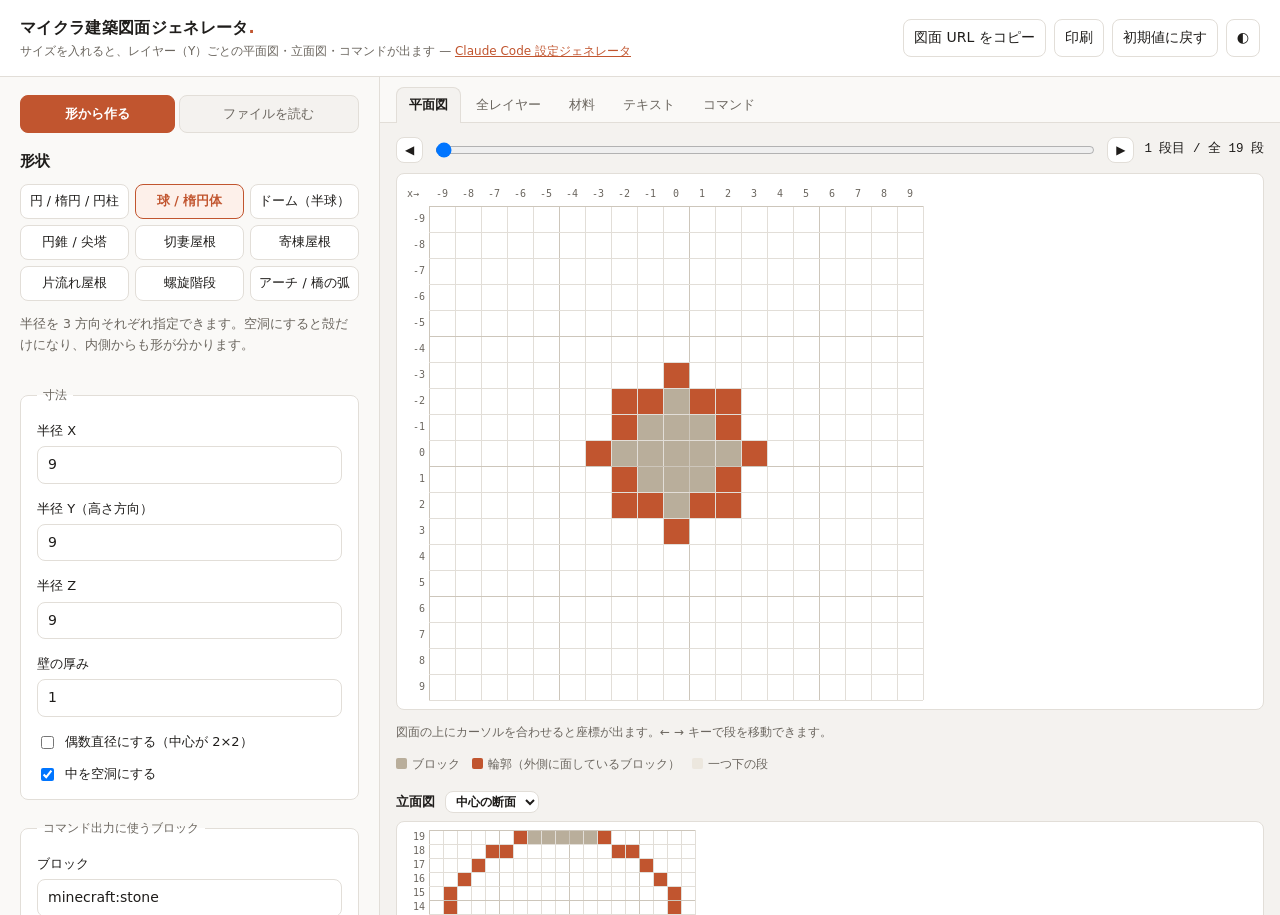
==== app/minecraft/index.html @ 66166fa3 "feat(minecraft): 公開されている建築・トラップのファイルを読めるようにする 配布サイトから落とした .litematic / .schem / .nbt を、そのまま図面と 材料表にす" ====
<!DOCTYPE html>
<html lang="ja">
<head>
<meta charset="utf-8">
<meta name="viewport" content="width=device-width, initial-scale=1">
<title>マイクラ建築図面ジェネレータ</title>
<meta name="description" content="円・球・ドーム・円錐・屋根・螺旋階段・アーチを、サイズを入れるだけでレイヤーごとの平面図にします。テキスト図面と setblock コマンドも出力します。">
<style>
/* ------------------------------------------------------------------
   配色。設定ジェネレータ（../index.html）と同じトークンを使う。
   ライトを基準に、prefers-color-scheme と data-theme の両方で
   ダークへ切り替えられるようにしている（トグルが OS 設定に勝つ）。
   ------------------------------------------------------------------ */
:root {
  --bg: #faf9f7;
  --panel: #ffffff;
  --panel-2: #f4f2ef;
  --text: #1f1d1b;
  --muted: #6b665f;
  --line: #e2ded8;
  --accent: #c1552f;
  --accent-soft: #fdf0ea;
  --warn: #9a6a00;
  --warn-soft: #fdf6e3;
  --danger: #b3261e;
  --danger-soft: #fdecea;
  --ok: #2e6b45;
  --code-bg: #f4f2ef;
  --radius: 8px;

  /* 図面のインク。canvas から getComputedStyle で読む */
  --cell: #b9ae9b;
  --cell-edge: #c1552f;
  --cell-stair: #6f8a4a;
  --cell-corner: #4f7f8a;
  --cell-pillar: #6b665f;
  --ghost: #ece7de;
  --grid: #e2ded8;
  --grid-major: #cdc6bb;
}
@media (prefers-color-scheme: dark) {
  :root {
    --bg: #17161a;
    --panel: #1f1e23;
    --panel-2: #26252b;
    --text: #eceaee;
    --muted: #a09ba6;
    --line: #35333b;
    --accent: #e0855f;
    --accent-soft: #2e211c;
    --warn: #e0b44a;
    --warn-soft: #2c2618;
    --danger: #f08a80;
    --danger-soft: #2f1c1a;
    --ok: #7dc79b;
    --code-bg: #16151a;

    --cell: #56504a;
    --cell-edge: #e0855f;
    --cell-stair: #8fae63;
    --cell-corner: #6fa6b4;
    --cell-pillar: #8b8580;
    --ghost: #2a2830;
    --grid: #302e36;
    --grid-major: #45424c;
  }
}
:root[data-theme="dark"] {
  --bg: #17161a; --panel: #1f1e23; --panel-2: #26252b; --text: #eceaee;
  --muted: #a09ba6; --line: #35333b; --accent: #e0855f; --accent-soft: #2e211c;
  --warn: #e0b44a; --warn-soft: #2c2618; --danger: #f08a80; --danger-soft: #2f1c1a;
  --ok: #7dc79b; --code-bg: #16151a;
  --cell: #56504a; --cell-edge: #e0855f; --cell-stair: #8fae63; --cell-corner: #6fa6b4;
  --cell-pillar: #8b8580; --ghost: #2a2830; --grid: #302e36; --grid-major: #45424c;
}
:root[data-theme="light"] {
  --bg: #faf9f7; --panel: #ffffff; --panel-2: #f4f2ef; --text: #1f1d1b;
  --muted: #6b665f; --line: #e2ded8; --accent: #c1552f; --accent-soft: #fdf0ea;
  --warn: #9a6a00; --warn-soft: #fdf6e3; --danger: #b3261e; --danger-soft: #fdecea;
  --ok: #2e6b45; --code-bg: #f4f2ef;
  --cell: #b9ae9b; --cell-edge: #c1552f; --cell-stair: #6f8a4a; --cell-corner: #4f7f8a;
  --cell-pillar: #6b665f; --ghost: #ece7de; --grid: #e2ded8; --grid-major: #cdc6bb;
}

* { box-sizing: border-box; }
html, body { height: 100%; }
body {
  margin: 0;
  background: var(--bg);
  color: var(--text);
  font-family: system-ui, -apple-system, "Hiragino Kaku Gothic ProN", "Noto Sans JP", Meiryo, sans-serif;
  font-size: 14px;
  line-height: 1.7;
}
code, pre, .mono { font-family: ui-monospace, SFMono-Regular, Menlo, Consolas, "Noto Sans Mono", monospace; }

/* ---------- ヘッダー ---------- */
header {
  display: flex; align-items: center; gap: 16px; flex-wrap: wrap;
  padding: 14px 20px;
  border-bottom: 1px solid var(--line);
  background: var(--panel);
}
header h1 { font-size: 16px; margin: 0; letter-spacing: .02em; }
header h1 .dot { color: var(--accent); }
header .sub { color: var(--muted); font-size: 12px; margin: 0; }
header .sub a { color: var(--accent); }
header .spacer { flex: 1; }
header .actions { display: flex; gap: 8px; flex-wrap: wrap; align-items: center; }

/* ---------- 共通パーツ ---------- */
button, select, input, textarea {
  font: inherit; color: inherit;
  background: var(--panel);
  border: 1px solid var(--line);
  border-radius: var(--radius);
  padding: 6px 10px;
}
button { cursor: pointer; }
button:hover { border-color: var(--accent); }
button.primary { background: var(--accent); border-color: var(--accent); color: #fff; }
button.ghost { background: transparent; }
button.mini { padding: 2px 8px; font-size: 12px; }
label { display: block; font-size: 13px; margin-bottom: 4px; }
.hint { color: var(--muted); font-size: 12px; margin: 4px 0 0; }
.field { margin-bottom: 14px; }
.grid2 { display: grid; grid-template-columns: repeat(auto-fit, minmax(150px, 1fr)); gap: 0 12px; }
.sw { display: flex; align-items: center; gap: 8px; margin-bottom: 10px; }
.sw input { width: auto; }
.sw label { margin: 0; }
input[type="number"] { width: 100%; }
input[type="text"] { width: 100%; }

/* ---------- レイアウト ---------- */
main {
  display: grid;
  grid-template-columns: minmax(300px, 380px) minmax(0, 1fr);
  gap: 0;
  height: calc(100vh - 62px);
}
.pane { min-width: 0; overflow-y: auto; }
.pane.form { border-right: 1px solid var(--line); padding: 18px 20px 60px; }
.pane.out { background: var(--panel-2); display: flex; flex-direction: column; }
.pane.form h2 { font-size: 15px; margin: 0 0 10px; }

fieldset {
  border: 1px solid var(--line); border-radius: var(--radius);
  padding: 14px 16px 4px; margin: 0 0 18px; background: var(--panel);
}
legend { font-size: 12px; color: var(--muted); padding: 0 6px; }

/* ---------- 入力モード ---------- */
.modes { display: flex; gap: 4px; margin-bottom: 16px; flex-wrap: wrap; }
.modes button {
  flex: 1 1 auto; padding: 7px 10px; font-size: 13px; background: var(--panel-2);
  border-radius: var(--radius); color: var(--muted);
}
.modes button[aria-selected="true"] {
  background: var(--accent); border-color: var(--accent); color: #fff; font-weight: 600;
}

.drop {
  border: 2px dashed var(--line); border-radius: var(--radius);
  padding: 22px 16px; text-align: center; cursor: pointer; background: var(--panel);
  display: flex; flex-direction: column; gap: 4px; margin-bottom: 14px;
}
.drop:hover, .drop:focus, .drop.over { border-color: var(--accent); background: var(--accent-soft); outline: none; }
.drop b { font-size: 13.5px; }
.drop span { font-size: 12px; color: var(--muted); }
.import-info {
  background: var(--panel); border: 1px solid var(--line); border-radius: var(--radius);
  padding: 10px 12px; font-size: 12.5px; margin-bottom: 14px;
}
.import-info dl { display: grid; grid-template-columns: auto 1fr; gap: 2px 12px; margin: 0; }
.import-info dt { color: var(--muted); }
.import-info dd { margin: 0; }
.import-info .file { font-weight: 600; word-break: break-all; margin-bottom: 6px; }

/* ---------- 形状の選択 ---------- */
.shapes { display: grid; grid-template-columns: repeat(auto-fill, minmax(104px, 1fr)); gap: 6px; margin-bottom: 12px; }
.shapes button {
  padding: 8px 6px; font-size: 12.5px; background: var(--panel);
  border-radius: var(--radius); line-height: 1.35;
}
.shapes button[aria-pressed="true"] {
  border-color: var(--accent); color: var(--accent); font-weight: 600; background: var(--accent-soft);
}
.shape-desc { color: var(--muted); font-size: 12.5px; margin: 0 0 16px; }

/* ---------- 警告 ---------- */
.warnings { display: flex; flex-direction: column; gap: 6px; margin-bottom: 14px; }
.warning {
  border-radius: var(--radius); padding: 7px 12px; font-size: 12.5px;
  border: 1px solid transparent;
}
.warning.info { background: var(--accent-soft); border-color: var(--accent); }
.warning.warn { background: var(--warn-soft); border-color: var(--warn); color: var(--warn); }
.warning button { margin-left: 8px; }

/* ---------- タブ ---------- */
.tabs {
  display: flex; gap: 2px; padding: 10px 16px 0; flex-wrap: wrap;
  position: sticky; top: 0; background: var(--bg); z-index: 5;
  border-bottom: 1px solid var(--line);
}
.tabs button {
  border: 1px solid transparent; border-bottom: none; background: transparent;
  border-radius: var(--radius) var(--radius) 0 0; color: var(--muted);
  padding: 6px 12px; font-size: 13px;
}
.tabs button[aria-selected="true"] {
  background: var(--panel-2); border-color: var(--line); color: var(--text);
  margin-bottom: -1px; font-weight: 600;
}
.tabpanel { display: none; padding: 14px 16px 60px; }
.tabpanel.active { display: block; }

/* ---------- 図面 ---------- */
.planbar {
  display: flex; align-items: center; gap: 10px; margin-bottom: 10px; flex-wrap: wrap;
}
.planbar input[type="range"] { flex: 1; min-width: 140px; padding: 0; }
.planbar .layer-label { font-size: 12.5px; white-space: nowrap; }
.canvaswrap {
  background: var(--panel); border: 1px solid var(--line); border-radius: var(--radius);
  padding: 8px; overflow: auto; margin-bottom: 10px;
}
canvas { display: block; max-width: 100%; }
.legend { display: flex; flex-wrap: wrap; gap: 12px; font-size: 12px; color: var(--muted); margin-bottom: 14px; }
.legend .sw-box { display: inline-block; width: 11px; height: 11px; border-radius: 2px; vertical-align: -1px; margin-right: 5px; }
.readout { font-size: 12px; color: var(--muted); min-height: 1.7em; }
.empty-hint {
  background: var(--panel); border: 1px dashed var(--line); border-radius: var(--radius);
  padding: 28px 16px; text-align: center; color: var(--muted); font-size: 13px; margin: 0 0 14px;
}
.sec-head { font-size: 13px; font-weight: 600; margin: 16px 0 8px; display: flex; align-items: center; gap: 10px; }
.sec-head select { padding: 2px 6px; font-size: 12px; }
.stats { display: flex; flex-wrap: wrap; gap: 6px 18px; font-size: 12.5px; color: var(--muted); }
.stats b { color: var(--text); font-weight: 600; }

/* ---------- 全レイヤー一覧 ---------- */
.sheet { display: grid; grid-template-columns: repeat(auto-fill, minmax(150px, 1fr)); gap: 10px; }
.sheet .tile {
  background: var(--panel); border: 1px solid var(--line); border-radius: var(--radius);
  padding: 8px; text-align: center;
}
.sheet .tile .cap { font-size: 11.5px; color: var(--muted); margin-top: 4px; }
.sheet .tile canvas { margin: 0 auto; }

/* ---------- テキスト出力 ---------- */
.outbar { display: flex; gap: 8px; margin-bottom: 10px; flex-wrap: wrap; align-items: center; }
.outbar .path { flex: 1; font-size: 12.5px; color: var(--muted); }
table.mats { border-collapse: collapse; width: 100%; font-size: 13px; background: var(--panel); }
table.mats th, table.mats td { border-bottom: 1px solid var(--line); padding: 6px 10px; text-align: left; }
table.mats th { font-size: 12px; color: var(--muted); font-weight: 600; white-space: nowrap; }
table.mats td.num { text-align: right; font-variant-numeric: tabular-nums; white-space: nowrap; }
table.mats td.sw-cell { width: 1px; padding-right: 0; }
table.mats .chip-color { display: inline-block; width: 13px; height: 13px; border-radius: 3px; border: 1px solid var(--line); vertical-align: -2px; }
table.mats tbody tr:hover { background: var(--panel-2); }
.mats-head { font-size: 12.5px; color: var(--muted); margin: 0 0 10px; }
.mats-layer { margin-top: 18px; }
.mats-layer > h4 { font-size: 12.5px; margin: 0 0 6px; color: var(--muted); font-weight: 600; }

pre.code {
  margin: 0; padding: 14px 16px;
  background: var(--code-bg); border: 1px solid var(--line); border-radius: var(--radius);
  overflow: auto; max-height: 70vh; font-size: 12px; line-height: 1.5;
  white-space: pre; word-break: normal;
}

.toast {
  position: fixed; bottom: 18px; left: 50%; transform: translateX(-50%);
  background: var(--text); color: var(--bg); padding: 8px 16px;
  border-radius: 999px; font-size: 13px; opacity: 0; pointer-events: none;
  transition: opacity .18s; z-index: 50;
}
.toast.show { opacity: 1; }

#selftest { padding: 16px; background: var(--code-bg); font-size: 12px; white-space: pre-wrap; }

@media (max-width: 900px) {
  main { grid-template-columns: 1fr; height: auto; }
  .pane { overflow: visible; }
  .pane.form { border-right: none; border-bottom: 1px solid var(--line); }
  .tabs { position: static; }
}

/* 図面を紙に出すとき用。フォームとタブは落とす */
@media print {
  header, .pane.form, .tabs, .planbar, .toast, .outbar { display: none !important; }
  main { display: block; height: auto; }
  .pane.out { background: #fff; }
  .canvaswrap, .sheet .tile { border-color: #999; }
  .tabpanel { padding: 0; }
}
</style>
</head>
<body>

<header>
  <div>
    <h1>マイクラ建築図面ジェネレータ<span class="dot">.</span></h1>
    <p class="sub">サイズを入れると、レイヤー（Y）ごとの平面図・立面図・コマンドが出ます — <a href="../">Claude Code 設定ジェネレータ</a></p>
  </div>
  <div class="spacer"></div>
  <div class="actions">
    <button class="ghost" id="btn-share">図面 URL をコピー</button>
    <button class="ghost" id="btn-print">印刷</button>
    <button class="ghost" id="btn-reset">初期値に戻す</button>
    <button class="ghost" id="btn-theme" title="テーマ切り替え">◐</button>
  </div>
</header>

<main>
  <!-- ================= 入力ペイン ================= -->
  <section class="pane form">
    <div class="modes" id="modes" role="tablist">
      <button data-mode="shape" role="tab" aria-selected="true">形から作る</button>
      <button data-mode="import" role="tab" aria-selected="false">ファイルを読む</button>
    </div>

    <div class="mode-panel" id="mode-shape">
      <h2>形状</h2>
      <div class="shapes" id="shapes"></div>
      <p class="shape-desc" id="shape-desc"></p>
    </div>

    <div class="mode-panel" id="mode-import" hidden>
      <h2>公開されている建築・トラップを読む</h2>
      <p class="shape-desc">
        配布サイトから落とした <code>.litematic</code> / <code>.schem</code> / <code>.nbt</code> を
        そのまま図面と材料表にします。ファイルはブラウザの中だけで読み、どこにも送信しません。
      </p>
      <div class="drop" id="drop" tabindex="0" role="button">
        <b>ここにファイルをドロップ</b>
        <span>またはクリックして選ぶ（.litematic / .schem / .nbt）</span>
      </div>
      <input type="file" id="file-schem" accept=".litematic,.schem,.schematic,.nbt" hidden>
      <div id="import-info"></div>
    </div>

    <div class="warnings" id="warnings"></div>

    <fieldset id="fs-params">
      <legend>寸法</legend>
      <div id="params"></div>
    </fieldset>

    <fieldset id="fs-blocks">
      <legend>コマンド出力に使うブロック</legend>
      <div id="blocks"></div>
    </fieldset>
  </section>

  <!-- ================= 図面ペイン ================= -->
  <section class="pane out">
    <div class="tabs" role="tablist">
      <button data-tab="plan" role="tab" aria-selected="true">平面図</button>
      <button data-tab="sheet" role="tab" aria-selected="false">全レイヤー</button>
      <button data-tab="mats" role="tab" aria-selected="false">材料</button>
      <button data-tab="text" role="tab" aria-selected="false">テキスト</button>
      <button data-tab="cmd" role="tab" aria-selected="false">コマンド</button>
    </div>

    <div class="tabpanel active" id="tab-plan">
      <p class="empty-hint" id="empty-hint" hidden>
        まだ何も読み込んでいません。左の枠にファイルをドロップすると、ここに図面が出ます。
      </p>
      <div class="planbar">
        <button class="mini" id="btn-prev" title="下の段へ（←）">◀</button>
        <input type="range" id="layer" min="0" max="0" value="0" aria-label="レイヤー">
        <button class="mini" id="btn-next" title="上の段へ（→）">▶</button>
        <span class="layer-label mono" id="layer-label"></span>
      </div>
      <div class="canvaswrap"><canvas id="plan"></canvas></div>
      <p class="readout" id="readout">図面の上にカーソルを合わせると座標が出ます。← → キーで段を移動できます。</p>
      <div class="legend" id="legend"></div>

      <div class="sec-head">
        立面図
        <select id="elev-mode">
          <option value="section">中心の断面</option>
          <option value="project">全体の投影</option>
        </select>
      </div>
      <div class="canvaswrap"><canvas id="elev"></canvas></div>
      <div class="stats" id="stats"></div>
    </div>

    <div class="tabpanel" id="tab-sheet">
      <div class="stats" id="sheet-stats" style="margin-bottom:12px"></div>
      <div class="sheet" id="sheet"></div>
    </div>

    <div class="tabpanel" id="tab-mats">
      <div class="outbar">
        <span class="path mono">materials.txt</span>
        <button class="mini" id="btn-copy-mats">コピー</button>
        <label class="sw" style="margin:0"><input type="checkbox" id="mats-per-layer"> 段ごとの内訳も出す</label>
      </div>
      <div id="mats-out"></div>
    </div>

    <div class="tabpanel" id="tab-text">
      <div class="outbar">
        <span class="path mono">blueprint.txt</span>
        <button class="mini" id="btn-copy-text">コピー</button>
        <button class="mini" id="btn-dl-text">保存</button>
      </div>
      <pre class="code" id="text-out"></pre>
    </div>

    <div class="tabpanel" id="tab-cmd">
      <div class="outbar">
        <span class="path mono">build.mcfunction</span>
        <button class="mini" id="btn-copy-cmd">コピー</button>
        <button class="mini" id="btn-dl-cmd">保存</button>
      </div>
      <p class="hint" style="margin:0 0 10px">
        座標はすべて相対（<code>~</code>）です。データパックの <code>data/&lt;名前空間&gt;/function/</code> に置いて、
        建てたい場所で <code>/function &lt;名前空間&gt;:build</code> を実行してください。
      </p>
      <pre class="code" id="cmd-out"></pre>
    </div>
  </section>
</main>

<div class="toast" id="toast"></div>

<script>
"use strict";

/* ------------------------------------------------------------------
   1. 定数
   ------------------------------------------------------------------ */

const STORAGE_KEY = "mc-blueprint/v1";

/** セルの種別。0 以外はすべて「ブロックが置かれている」を意味する */
const K = { EMPTY: 0, BLOCK: 1, EDGE: 2, STAIR: 3, CORNER: 4, PILLAR: 5 };

/**
 * 向き。マイクラの座標系は +X = 東 / +Z = 南。
 * 階段ブロックの facing は「上り方向」と一致する
 * （facing=east の階段はモデルの高い側が +X 側にあり、西から東へ上る）。
 */
const DIR = { NONE: 0, NORTH: 1, EAST: 2, SOUTH: 3, WEST: 4 };
const DIR_NAME = { 1: "north", 2: "east", 3: "south", 4: "west" };
const DIR_ARROW = { 0: "#", 1: "^", 2: ">", 3: "v", 4: "<" };

const MAX_R = 48;      // 半径の上限
const MAX_H = 128;     // 高さの上限
const MAX_SIDE = 128;  // 幅・奥行きの上限

/* ------------------------------------------------------------------
   2. state（唯一の真実）

   フォームは state を書き換えるだけ。図面・テキスト・コマンドはすべて
   state から純粋関数で作り直す。
   ------------------------------------------------------------------ */

function defaultState() {
  return {
    mode: "shape",          // "shape" = 形から作る / "import" = ファイルを読む
    shape: "sphere",
    // 半径系
    rx: 9, ry: 9, rz: 9,
    even: false,
    hollow: true,
    thickness: 1,
    height: 12,
    capBottom: false,
    capTop: false,
    // 屋根
    width: 15, depth: 11, run: 1,
    stairs: true, gableEnds: true,
    // 螺旋階段
    radius: 2, steps: 8, spinCw: true, pillar: true,
    // アーチ
    span: 11, rise: 5, archDepth: 1, archThickness: 1, legs: 3,
    // コマンド出力
    block: "minecraft:stone",
    stairBlock: "minecraft:oak_stairs",
  };
}

let state = defaultState();
let layerIndex = 0;
let elevMode = "section";
let activeTab = "plan";

/* ------------------------------------------------------------------
   3. パラメータの定義

   形状ごとに「どのフィールドを出すか」だけを持たせて、フォームは
   この定義から機械的に組み立てる。
   ------------------------------------------------------------------ */

const FIELDS = {
  rx:  { label: "半径 X", type: "int", min: 0, max: MAX_R },
  ry:  { label: "半径 Y（高さ方向）", type: "int", min: 0, max: MAX_R },
  rz:  { label: "半径 Z", type: "int", min: 0, max: MAX_R },
  height: { label: "高さ（段数）", type: "int", min: 1, max: MAX_H },
  even: { label: "偶数直径にする（中心が 2×2）", type: "bool" },
  hollow: { label: "中を空洞にする", type: "bool" },
  thickness: { label: "壁の厚み", type: "int", min: 1, max: 8, showIf: (s) => s.hollow },
  capBottom: { label: "床を張る", type: "bool", showIf: (s) => s.hollow },
  capTop: { label: "天井を張る", type: "bool", showIf: (s) => s.hollow },
  width: { label: "幅 X", type: "int", min: 1, max: MAX_SIDE },
  depth: { label: "奥行き Z", type: "int", min: 1, max: MAX_SIDE },
  run: { label: "勾配（1 段上がるのに横 N ブロック）", type: "int", min: 1, max: 8 },
  stairs: { label: "階段ブロックを使う", type: "bool" },
  gableEnds: { label: "妻壁（両端の三角）を埋める", type: "bool" },
  radius: { label: "半径", type: "int", min: 1, max: 24 },
  steps: { label: "1 周あたりの段数", type: "int", min: 3, max: 64 },
  spinCw: { label: "上から見て時計回り", type: "bool" },
  pillar: { label: "中心に柱を立てる", type: "bool" },
  span: { label: "開口の幅", type: "int", min: 1, max: 64 },
  rise: { label: "開口の高さ（弧の部分）", type: "int", min: 1, max: MAX_R },
  archDepth: { label: "奥行き Z", type: "int", min: 1, max: 32 },
  archThickness: { label: "アーチの厚み", type: "int", min: 1, max: 8 },
  legs: { label: "脚の高さ", type: "int", min: 0, max: 64 },
};

const SHAPES = {
  cylinder: {
    label: "円 / 楕円 / 円柱",
    desc: "半径 X と半径 Z を変えると楕円になります。高さ 1 なら円の図面そのものです。「中を空洞にする」で壁だけ（＝円の輪郭）になります。",
    fields: ["rx", "rz", "height", "even", "hollow", "thickness", "capBottom", "capTop"],
    build: buildCylinder,
  },
  sphere: {
    label: "球 / 楕円体",
    desc: "半径を 3 方向それぞれ指定できます。空洞にすると殻だけになり、内側からも形が分かります。",
    fields: ["rx", "ry", "rz", "even", "hollow", "thickness"],
    build: (st) => buildSphere(st, false),
  },
  dome: {
    label: "ドーム（半球）",
    desc: "球の上半分。1 段目が赤道（いちばん広い層）です。床は張られません。",
    fields: ["rx", "ry", "rz", "even", "hollow", "thickness"],
    build: (st) => buildSphere(st, true),
  },
  cone: {
    label: "円錐 / 尖塔",
    desc: "底面の半径から頂点まで一定の割合で細くなります。塔の屋根に使えます。",
    fields: ["rx", "rz", "height", "even", "hollow", "thickness"],
    build: buildCone,
  },
  gable: {
    label: "切妻屋根",
    desc: "棟が Z 方向に走る、いちばん基本的な屋根。勾配 1 なら 1 段ごとに 1 ブロック内側へ入ります。",
    fields: ["width", "depth", "run", "stairs", "gableEnds"],
    build: buildGable,
  },
  hip: {
    label: "寄棟屋根",
    desc: "四方向すべてに勾配がつく屋根。角は隅棟（コーナー）になります。",
    fields: ["width", "depth", "run", "stairs"],
    build: buildHip,
  },
  shed: {
    label: "片流れ屋根",
    desc: "西から東へ一方向だけに流れる屋根。小屋や差し掛けに。",
    fields: ["width", "depth", "run", "stairs"],
    build: buildShed,
  },
  spiral: {
    label: "螺旋階段",
    desc: "1 段につき 1 ブロック上がります。段が飛ぶ組み合わせのときは、下に推奨の段数が出ます。",
    fields: ["radius", "height", "steps", "spinCw", "pillar"],
    build: buildSpiral,
    elev: "project",   // 断面だと柱しか映らないので、既定を投影にする
  },
  arch: {
    label: "アーチ / 橋の弧",
    desc: "開口の幅と高さから半楕円の弧を出します。奥行きの分だけ同じ形が Z 方向に続きます。",
    fields: ["span", "rise", "archDepth", "archThickness", "legs"],
    build: buildArch,
  },
};

/* ------------------------------------------------------------------
   4. ボクセルの器

   layers[y] は X-Z 平面の「パレット添字」（0 は必ず空気）。
   どのマスに何のブロックかを持たせるための作りで、パラメトリック生成も
   スケマティック読み込みも同じ器に載る。

   palette[i] = { id, props, kind, dir }
     id    … "minecraft:oak_stairs"
     props … { facing: "east" } のようなブロック状態
     kind  … 図面上の意味（K.BLOCK / K.EDGE / K.STAIR …）。描画とテキスト出力が使う
     dir   … 向き（props から導出）。矢印の描画に使う

   向きの違う階段は別のパレット項目になる。スケマティックの持ち方と同じ。
   labelX0 / labelZ0 は「インデックス 0 が表示上どの座標か」。
   ------------------------------------------------------------------ */

const AIR = { id: "minecraft:air", props: {}, kind: K.EMPTY, dir: DIR.NONE };

/** ブロック状態を "facing=east,half=bottom" の正規形にする（キーは辞書順） */
function propsKey(props) {
  const keys = Object.keys(props || {}).sort();
  return keys.map((k) => k + "=" + props[k]).join(",");
}

/** パレット項目を "id[状態]#種別" で一意にする。種別が違えば別項目（輪郭と内側を区別するため） */
function entryKey(e) {
  return e.id + "[" + propsKey(e.props) + "]#" + e.kind;
}

function makeGrid(sx, sy, sz, st) {
  const layers = [];
  for (let y = 0; y < sy; y++) layers.push(new Uint16Array(sx * sz));
  return {
    sx, sy, sz, layers,
    labelX0: 0, labelZ0: 0,
    source: "shape",                   // "shape" / "import" / "building"
    palette: [AIR],
    paletteKey: new Map([[entryKey(AIR), 0]]),
    blocks: {
      block: ((st && st.block) || "minecraft:stone").trim() || "minecraft:stone",
      stairBlock: ((st && st.stairBlock) || "minecraft:oak_stairs").trim() || "minecraft:oak_stairs",
    },
  };
}

/** パレットに項目を登録して添字を返す。同じ内容なら使い回す */
function paletteIndex(g, entry) {
  const key = entryKey(entry);
  const hit = g.paletteKey.get(key);
  if (hit != null) return hit;
  const i = g.palette.length;
  g.palette.push(entry);
  g.paletteKey.set(key, i);
  return i;
}

/** 種別と向きから、そのグリッドで使うブロックを決める */
function kindEntry(g, kind, dir) {
  if (kind === K.EMPTY) return AIR;
  if (kind === K.STAIR && DIR_NAME[dir]) {
    return { id: g.blocks.stairBlock, props: { facing: DIR_NAME[dir] }, kind, dir };
  }
  return { id: g.blocks.block, props: {}, kind, dir: DIR.NONE };
}

const inBounds = (g, x, y, z) => !(x < 0 || z < 0 || y < 0 || x >= g.sx || z >= g.sz || y >= g.sy);

/** パレット添字 */
function gIdx(g, x, y, z) {
  if (!inBounds(g, x, y, z)) return 0;
  return g.layers[y][z * g.sx + x];
}

/** パレット項目。空気なら AIR */
function gBlock(g, x, y, z) {
  return g.palette[gIdx(g, x, y, z)] || AIR;
}

/** 種別。空きは K.EMPTY（0）なので、真偽値としてそのまま使える */
function gGet(g, x, y, z) {
  return gBlock(g, x, y, z).kind;
}

function gDir(g, x, y, z) {
  return gBlock(g, x, y, z).dir;
}

/** 種別と向きで置く。パラメトリック生成はすべてこれを通る */
function gSet(g, x, y, z, kind, dir) {
  if (!inBounds(g, x, y, z)) return;
  const idx = kind === K.EMPTY ? 0 : paletteIndex(g, kindEntry(g, kind, dir || DIR.NONE));
  g.layers[y][z * g.sx + x] = idx;
}

/** パレット添字で直接置く。読み込み側で使う */
function gSetIdx(g, x, y, z, idx) {
  if (!inBounds(g, x, y, z)) return;
  g.layers[y][z * g.sx + x] = idx;
}

function countBlocks(g) {
  let n = 0;
  for (let y = 0; y < g.sy; y++) {
    const a = g.layers[y];
    for (let i = 0; i < a.length; i++) if (a[i]) n++;
  }
  return n;
}

function countLayer(g, y) {
  if (y < 0 || y >= g.sy) return 0;
  let n = 0;
  const a = g.layers[y];
  for (let i = 0; i < a.length; i++) if (a[i]) n++;
  return n;
}

function countKind(g, kind) {
  // 添字ごとに数えてから種別に畳む。パレットは小さいのでこのほうが速い
  const per = new Uint32Array(g.palette.length);
  for (let y = 0; y < g.sy; y++) {
    const a = g.layers[y];
    for (let i = 0; i < a.length; i++) per[a[i]]++;
  }
  let n = 0;
  for (let i = 1; i < g.palette.length; i++) if (g.palette[i].kind === kind) n += per[i];
  return n;
}

/* ------------------------------------------------------------------
   5. 形状生成（すべて state → グリッドの純粋関数）

   円柱・球・ドーム・円錐は「内側かどうかを返す関数」を渡すだけで作れる。
   空洞化は解析的な内側の式ではなく、6 近傍による収縮（erode）の差分で出す。
   こうすると曲率が急なところでも穴が開かない。
   ------------------------------------------------------------------ */

function clampInt(v, lo, hi) {
  const n = Math.floor(Number(v));
  if (!isFinite(n)) return lo;
  return Math.max(lo, Math.min(hi, n));
}

/**
 * solidFn(x,y,z) が真のセルを埋める。
 * opts.hollow なら、収縮した集合との差（＝厚み opts.thickness の殻）だけを残す。
 * opts.openBottom / openTop は「範囲外を中身とみなす」指定。
 * ドームの底や円柱の上下に蓋ができるのを防ぐために使う。
 */
function fillSolid(g, solidFn, opts) {
  const o = opts || {};
  const { sx, sy, sz } = g;
  const solid = [];
  for (let y = 0; y < sy; y++) {
    const a = new Uint8Array(sx * sz);
    for (let z = 0; z < sz; z++) {
      for (let x = 0; x < sx; x++) if (solidFn(x, y, z)) a[z * sx + x] = 1;
    }
    solid.push(a);
  }

  let keep = solid;
  if (o.hollow) {
    const t = clampInt(o.thickness == null ? 1 : o.thickness, 1, 8);
    let inner = solid;
    for (let i = 0; i < t; i++) inner = erode(inner, sx, sy, sz, o);
    keep = solid.map((a, y) => {
      const out = new Uint8Array(sx * sz);
      for (let i = 0; i < a.length; i++) out[i] = a[i] && !inner[y][i] ? 1 : 0;
      return out;
    });
  }

  const solidIdx = paletteIndex(g, kindEntry(g, K.BLOCK, DIR.NONE));
  for (let y = 0; y < sy; y++) {
    for (let i = 0; i < keep[y].length; i++) if (keep[y][i]) g.layers[y][i] = solidIdx;
  }
}

/** 6 近傍がすべて中身のセルだけを残す（＝1 層分の収縮） */
function erode(vol, sx, sy, sz, o) {
  const at = (x, y, z) => {
    if (y < 0) return o.openBottom ? 1 : 0;
    if (y >= sy) return o.openTop ? 1 : 0;
    if (x < 0 || z < 0 || x >= sx || z >= sz) return 0;
    return vol[y][z * sx + x];
  };
  const out = [];
  for (let y = 0; y < sy; y++) {
    const a = new Uint8Array(sx * sz);
    for (let z = 0; z < sz; z++) {
      for (let x = 0; x < sx; x++) {
        if (!vol[y][z * sx + x]) continue;
        if (at(x - 1, y, z) && at(x + 1, y, z) && at(x, y, z - 1) &&
            at(x, y, z + 1) && at(x, y - 1, z) && at(x, y + 1, z)) a[z * sx + x] = 1;
      }
    }
    out.push(a);
  }
  return out;
}

/** その層で外側に face を持つブロックを輪郭にする。図面の読みやすさのためだけの区別 */
function markEdges(g) {
  for (let y = 0; y < g.sy; y++) {
    const src = g.layers[y].slice();
    // src はパレット添字。0 以外なら何かが置かれている
    const at = (x, z) => (x < 0 || z < 0 || x >= g.sx || z >= g.sz) ? 0 : src[z * g.sx + x];
    for (let z = 0; z < g.sz; z++) {
      for (let x = 0; x < g.sx; x++) {
        if ((g.palette[src[z * g.sx + x]] || AIR).kind !== K.BLOCK) continue;
        if (!at(x - 1, z) || !at(x + 1, z) || !at(x, z - 1) || !at(x, z + 1)) {
          gSet(g, x, y, z, K.EDGE, DIR.NONE);
        }
      }
    }
  }
}

/** 半径 r から「セル数」と「半軸」を出す。奇数直径は中心がブロック、偶数直径は中心が境界 */
function axisOf(r, even) {
  const n = even ? 2 * r : 2 * r + 1;
  const semi = even ? r : r + 0.5;
  return { n, semi, center: (n - 1) / 2 };
}

function buildCylinder(st) {
  const rx = clampInt(st.rx, 0, MAX_R), rz = clampInt(st.rz, 0, MAX_R);
  const even = !!st.even;
  const h = clampInt(st.height, 1, MAX_H);
  const X = axisOf(rx, even), Z = axisOf(rz, even);
  if (X.n < 1 || Z.n < 1) return makeGrid(1, 1, 1, st);

  const g = makeGrid(X.n, h, Z.n, st);
  g.labelX0 = -rx; g.labelZ0 = -rz;
  fillSolid(g, (x, y, z) => {
    const dx = (x - X.center) / X.semi, dz = (z - Z.center) / Z.semi;
    return dx * dx + dz * dz <= 1;
  }, { hollow: st.hollow, thickness: st.thickness, openBottom: !st.capBottom, openTop: !st.capTop });
  markEdges(g);
  return g;
}

function buildSphere(st, dome) {
  const rx = clampInt(st.rx, 0, MAX_R), ry = clampInt(st.ry, 0, MAX_R), rz = clampInt(st.rz, 0, MAX_R);
  const even = !!st.even;
  const X = axisOf(rx, even), Y = axisOf(ry, even), Z = axisOf(rz, even);
  if (X.n < 1 || Y.n < 1 || Z.n < 1) return makeGrid(1, 1, 1, st);

  const y0 = dome ? Math.ceil(Y.center) : 0;
  const sy = Y.n - y0;
  const g = makeGrid(X.n, sy, Z.n, st);
  g.labelX0 = -rx; g.labelZ0 = -rz;
  fillSolid(g, (x, y, z) => {
    const dx = (x - X.center) / X.semi;
    const dy = (y + y0 - Y.center) / Y.semi;
    const dz = (z - Z.center) / Z.semi;
    return dx * dx + dy * dy + dz * dz <= 1;
  }, { hollow: st.hollow, thickness: st.thickness, openBottom: dome, openTop: false });
  markEdges(g);
  return g;
}

function buildCone(st) {
  const rx = clampInt(st.rx, 0, MAX_R), rz = clampInt(st.rz, 0, MAX_R);
  const even = !!st.even;
  const h = clampInt(st.height, 1, MAX_H);
  const X = axisOf(rx, even), Z = axisOf(rz, even);
  if (X.n < 1 || Z.n < 1) return makeGrid(1, 1, 1, st);

  const g = makeGrid(X.n, h, Z.n, st);
  g.labelX0 = -rx; g.labelZ0 = -rz;
  // 層ごとの半径は整数に丸めてから円にする。中途半端な半径のまま描くと、
  // 途中の層で 1 マス幅のとげが出る。丸めると、どの層も普通の円になる
  // （同じ半径が 2 段続くことがあるが、それは実際に積む形と同じ）。
  const semiAt = (r, f) => {
    const rr = Math.round(r * f);
    return even ? Math.max(rr, 1) : rr + 0.5;
  };
  fillSolid(g, (x, y, z) => {
    const f = h > 1 ? (h - 1 - y) / (h - 1) : 1;
    const ax = semiAt(rx, f), az = semiAt(rz, f);
    const dx = (x - X.center) / ax, dz = (z - Z.center) / az;
    return dx * dx + dz * dz <= 1;
  }, { hollow: st.hollow, thickness: st.thickness, openBottom: true, openTop: false });
  markEdges(g);
  return g;
}

/**
 * 切妻屋根。棟は Z 方向に走る。
 * 層 y では、西の斜面が x ∈ [a, b]、東の斜面がその左右反転。a = y * 勾配。
 * 勾配が 2 以上のときは、いちばん内側のセルだけを階段ブロックにする。
 */
function buildGable(st) {
  const w = clampInt(st.width, 1, MAX_SIDE), d = clampInt(st.depth, 1, MAX_SIDE);
  const run = clampInt(st.run, 1, 8);
  const rows = [];
  for (let y = 0; ; y++) {
    const a = y * run;
    if (a > w - 1 - a) break;
    rows.push(a);
    if (rows.length > MAX_H) break;
  }
  if (!rows.length) rows.push(0);

  const g = makeGrid(w, rows.length, d, st);
  for (let y = 0; y < rows.length; y++) {
    const a = rows[y], b = Math.min(a + run - 1, Math.floor((w - 1) / 2));
    for (let x = a; x <= b; x++) {
      const mx = w - 1 - x;                              // 東側の対称位置
      const inner = (x === b);                           // その帯のいちばん内側
      const kind = (st.stairs && inner) ? K.STAIR : K.BLOCK;
      for (let z = 0; z < d; z++) {
        if (x === mx) {
          gSet(g, x, y, z, K.BLOCK, DIR.NONE);           // 棟が 1 列に重なった
        } else {
          gSet(g, x, y, z, kind, kind === K.STAIR ? DIR.EAST : DIR.NONE);
          gSet(g, mx, y, z, kind, kind === K.STAIR ? DIR.WEST : DIR.NONE);
        }
      }
    }
    if (st.gableEnds) {
      for (let x = b + 1; x <= w - 2 - b; x++) {
        if (!gGet(g, x, y, 0)) gSet(g, x, y, 0, K.BLOCK, DIR.NONE);
        if (!gGet(g, x, y, d - 1)) gSet(g, x, y, d - 1, K.BLOCK, DIR.NONE);
      }
    }
  }
  return g;
}

/** 寄棟屋根。四辺からの距離の最小値が、その層の帯に入っているセルを置く */
function buildHip(st) {
  const w = clampInt(st.width, 1, MAX_SIDE), d = clampInt(st.depth, 1, MAX_SIDE);
  const run = clampInt(st.run, 1, 8);
  const maxInset = Math.floor(Math.min(w - 1, d - 1) / 2);
  const sy = Math.min(MAX_H, Math.floor(maxInset / run) + 1);

  const g = makeGrid(w, sy, d, st);
  for (let y = 0; y < sy; y++) {
    const a = y * run, b = a + run - 1;
    for (let z = 0; z < d; z++) {
      for (let x = 0; x < w; x++) {
        const dw = x, de = w - 1 - x, dn = z, ds = d - 1 - z;
        const m = Math.min(dw, de, dn, ds);
        if (m < a || m > b) continue;
        const xHit = (dw === m) || (de === m);
        const zHit = (dn === m) || (ds === m);
        if (xHit && zHit) {
          // X 側と Z 側の斜面が出会う＝隅棟
          gSet(g, x, y, z, K.CORNER, DIR.NONE);
        } else if ((dw === m && de === m) || (dn === m && ds === m)) {
          // 向かい合う斜面が出会う＝大棟。ここは階段にしない
          gSet(g, x, y, z, K.BLOCK, DIR.NONE);
        } else {
          const dir = dw === m ? DIR.EAST      // 西の辺 → 東へ上る
                    : de === m ? DIR.WEST
                    : dn === m ? DIR.SOUTH     // 北の辺 → 南へ上る
                    : DIR.NORTH;
          gSet(g, x, y, z, (st.stairs && m === b) ? K.STAIR : K.BLOCK, st.stairs && m === b ? dir : DIR.NONE);
        }
      }
    }
  }
  return g;
}

/** 片流れ屋根。西から東へ一方向だけ上る */
function buildShed(st) {
  const w = clampInt(st.width, 1, MAX_SIDE), d = clampInt(st.depth, 1, MAX_SIDE);
  const run = clampInt(st.run, 1, 8);
  const sy = Math.min(MAX_H, Math.ceil(w / run));

  const g = makeGrid(w, sy, d, st);
  for (let y = 0; y < sy; y++) {
    const a = y * run, b = Math.min(a + run - 1, w - 1);
    for (let x = a; x <= b; x++) {
      const kind = (st.stairs && x === b) ? K.STAIR : K.BLOCK;
      for (let z = 0; z < d; z++) gSet(g, x, y, z, kind, kind === K.STAIR ? DIR.EAST : DIR.NONE);
    }
  }
  return g;
}

/** 螺旋階段の各段の座標。図面と警告の両方から使う */
function spiralSteps(st) {
  const r = clampInt(st.radius, 1, 24);
  const h = clampInt(st.height, 1, MAX_H);
  const n = clampInt(st.steps, 3, 64);
  const sign = st.spinCw ? -1 : 1;
  const c = r;
  const out = [];
  for (let y = 0; y < h; y++) {
    const th = sign * (2 * Math.PI * y / n);
    out.push({
      y,
      x: Math.round(c + r * Math.cos(th)),
      z: Math.round(c + r * Math.sin(th)),
      tx: -Math.sin(th) * sign,   // 接線（進行方向）
      tz: Math.cos(th) * sign,
    });
  }
  return out;
}

function dirFromDelta(dx, dz, tx, tz) {
  if (dx === 0 && dz === 0) return DIR.NONE;
  if (Math.abs(dx) > Math.abs(dz)) return dx > 0 ? DIR.EAST : DIR.WEST;
  if (Math.abs(dz) > Math.abs(dx)) return dz > 0 ? DIR.SOUTH : DIR.NORTH;
  // 斜めに進むときは接線の強い方の軸に寄せる
  if (Math.abs(tx) >= Math.abs(tz)) return dx > 0 ? DIR.EAST : DIR.WEST;
  return dz > 0 ? DIR.SOUTH : DIR.NORTH;
}

function buildSpiral(st) {
  const r = clampInt(st.radius, 1, 24);
  const h = clampInt(st.height, 1, MAX_H);
  const steps = spiralSteps(st);
  const g = makeGrid(2 * r + 1, h, 2 * r + 1, st);
  g.labelX0 = -r; g.labelZ0 = -r;

  for (let i = 0; i < steps.length; i++) {
    const s = steps[i], nx = steps[i + 1];
    const dir = nx ? dirFromDelta(nx.x - s.x, nx.z - s.z, s.tx, s.tz)
                   : dirFromDelta(Math.round(s.tx), Math.round(s.tz), s.tx, s.tz);
    gSet(g, s.x, s.y, s.z, K.STAIR, dir);
    if (st.pillar && gGet(g, r, s.y, r) === K.EMPTY) gSet(g, r, s.y, r, K.PILLAR, DIR.NONE);
  }
  return g;
}

/** X-Y 平面で 1 マス分ふくらませる（アーチの輪を作るのに使う） */
function dilate2d(a, w, hgt) {
  const at = (x, y) => (x < 0 || y < 0 || x >= w || y >= hgt) ? 0 : a[y * w + x];
  const out = new Uint8Array(w * hgt);
  for (let y = 0; y < hgt; y++) {
    for (let x = 0; x < w; x++) {
      if (a[y * w + x] || at(x - 1, y) || at(x + 1, y) || at(x, y - 1) || at(x, y + 1)) out[y * w + x] = 1;
    }
  }
  return out;
}

/**
 * アーチ。開口（通り抜けるほう）を半楕円で作り、それを厚みの分だけ
 * ふくらませた差を輪にする。楕円を 2 つ引き算するやり方だと頂部の厚みが
 * 一定にならず、輪が閉じないことがある。
 * 脚の高さの分だけ、両側の柱をまっすぐ下ろす。
 */
function buildArch(st) {
  const span = clampInt(st.span, 1, 64);
  const rise = clampInt(st.rise, 1, MAX_R);
  const d = clampInt(st.archDepth, 1, 32);
  const t = clampInt(st.archThickness, 1, 8);
  const legs = clampInt(st.legs, 0, 64);

  const sx = span + 2 * t;
  const archH = rise + t + 1;                       // 輪が閉じるまでに要る高さ
  const sy = Math.min(MAX_H, legs + archH);
  const g = makeGrid(sx, sy, d, st);
  g.labelX0 = -Math.floor(sx / 2); g.labelZ0 = 0;

  const cx = (sx - 1) / 2;
  const open = new Uint8Array(sx * archH);
  for (let dy = 0; dy < archH; dy++) {
    for (let x = 0; x < sx; x++) {
      const u = (x - cx) / (span / 2), v = dy / rise;
      if (u * u + v * v <= 1) open[dy * sx + x] = 1;
    }
  }
  let outer = open;
  for (let i = 0; i < t; i++) outer = dilate2d(outer, sx, archH);

  for (let dy = 0; dy < archH; dy++) {
    const y = legs + dy;
    if (y >= sy) break;
    for (let x = 0; x < sx; x++) {
      if (!outer[dy * sx + x] || open[dy * sx + x]) continue;
      for (let z = 0; z < d; z++) gSet(g, x, y, z, K.BLOCK, DIR.NONE);
    }
  }
  for (let y = 0; y < legs; y++) {
    for (let x = 0; x < sx; x++) {
      if (x >= t && x < t + span) continue;
      for (let z = 0; z < d; z++) gSet(g, x, y, z, K.BLOCK, DIR.NONE);
    }
  }
  markEdges(g);
  return g;
}

/** state から図面を作る。ここが唯一の入口 */
/** 読み込んだファイルのグリッド。state には入れない（大きすぎるので保存もしない） */
let loadedGrid = null;
let importError = "";

function build(st) {
  if (st.mode === "import") {
    // 読み込み前は空のグリッドを返す。描画側は「まだ無い」として扱える
    return loadedGrid || makeGrid(1, 1, 1, st);
  }
  const shape = SHAPES[st.shape] ? st.shape : "sphere";
  return SHAPES[shape].build(st);
}

/* ------------------------------------------------------------------
   6. スケマティック読み込み（NBT）

   配布されている建築やトラップのファイルを、そのまま図面にする。
   ブラウザの中だけで解析するので、ファイルはどこにも送られない。

   対応するのは次の 3 系統。どれも中身は gzip 圧縮された NBT。
     .nbt       ストラクチャーブロック（size / palette / blocks）
     .schem     Sponge v2 / v3（Palette + BlockData の varint 列）
     .litematic Litematica（BlockStatePalette + long のビットパック）
   ------------------------------------------------------------------ */

const TAG = {
  END: 0, BYTE: 1, SHORT: 2, INT: 3, LONG: 4, FLOAT: 5, DOUBLE: 6,
  BYTE_ARRAY: 7, STRING: 8, LIST: 9, COMPOUND: 10, INT_ARRAY: 11, LONG_ARRAY: 12,
};

/** NBT を素の JS の値にする。compound はオブジェクト、long は BigInt */
function parseNBT(bytes) {
  const dv = new DataView(bytes.buffer, bytes.byteOffset, bytes.byteLength);
  const dec = new TextDecoder("utf-8");
  let pos = 0;

  const need = (n) => {
    if (pos + n > bytes.length) throw new Error("NBT の途中でデータが尽きました");
  };
  const u8 = () => { need(1); return dv.getUint8(pos++); };
  const i8 = () => { need(1); const v = dv.getInt8(pos); pos += 1; return v; };
  const i16 = () => { need(2); const v = dv.getInt16(pos); pos += 2; return v; };
  const u16 = () => { need(2); const v = dv.getUint16(pos); pos += 2; return v; };
  const i32 = () => { need(4); const v = dv.getInt32(pos); pos += 4; return v; };
  const i64 = () => { need(8); const v = dv.getBigInt64(pos); pos += 8; return v; };
  const f32 = () => { need(4); const v = dv.getFloat32(pos); pos += 4; return v; };
  const f64 = () => { need(8); const v = dv.getFloat64(pos); pos += 8; return v; };
  const str = () => {
    const n = u16();
    need(n);
    const v = dec.decode(bytes.subarray(pos, pos + n));
    pos += n;
    return v;
  };

  function payload(type) {
    switch (type) {
      case TAG.BYTE: return i8();
      case TAG.SHORT: return i16();
      case TAG.INT: return i32();
      case TAG.LONG: return i64();
      case TAG.FLOAT: return f32();
      case TAG.DOUBLE: return f64();
      case TAG.BYTE_ARRAY: {
        const n = i32(); need(n);
        const v = new Int8Array(bytes.buffer.slice(bytes.byteOffset + pos, bytes.byteOffset + pos + n));
        pos += n;
        return v;
      }
      case TAG.STRING: return str();
      case TAG.LIST: {
        const t = u8(), n = i32();
        const out = [];
        for (let i = 0; i < n; i++) out.push(payload(t));
        return out;
      }
      case TAG.COMPOUND: {
        const out = {};
        for (;;) {
          const t = u8();
          if (t === TAG.END) break;
          const name = str();
          out[name] = payload(t);
        }
        return out;
      }
      case TAG.INT_ARRAY: {
        const n = i32();
        const out = new Int32Array(n);
        for (let i = 0; i < n; i++) out[i] = i32();
        return out;
      }
      case TAG.LONG_ARRAY: {
        const n = i32();
        const out = new BigInt64Array(n);
        for (let i = 0; i < n; i++) out[i] = i64();
        return out;
      }
      default: throw new Error("知らない NBT タグ: " + type);
    }
  }

  const type = u8();
  if (type !== TAG.COMPOUND) throw new Error("NBT のルートが compound ではありません");
  str();                       // ルートの名前。使わない
  return payload(TAG.COMPOUND);
}

const isGzip = (b) => b.length > 2 && b[0] === 0x1f && b[1] === 0x8b;

async function gunzip(bytes) {
  if (typeof DecompressionStream !== "function") throw new Error("このブラウザは gzip 展開に対応していません");
  const stream = new Blob([bytes]).stream().pipeThrough(new DecompressionStream("gzip"));
  return new Uint8Array(await new Response(stream).arrayBuffer());
}

const AIR_IDS = new Set(["minecraft:air", "minecraft:cave_air", "minecraft:void_air", "air", "cave_air", "void_air"]);

/** "minecraft:oak_stairs[facing=east,half=bottom]" を { id, props } に割る */
function parseBlockState(str) {
  const m = /^([^\[]+)(?:\[(.*)\])?$/.exec(String(str).trim());
  if (!m) return { id: String(str), props: {} };
  const id = m[1].includes(":") ? m[1] : "minecraft:" + m[1];
  const props = {};
  if (m[2]) {
    for (const kv of m[2].split(",")) {
      const i = kv.indexOf("=");
      if (i > 0) props[kv.slice(0, i).trim()] = kv.slice(i + 1).trim();
    }
  }
  return { id, props };
}

const FACING_DIR = { north: DIR.NORTH, east: DIR.EAST, south: DIR.SOUTH, west: DIR.WEST };

/** 読み込んだブロックの、図面上の意味づけ */
function entryFromBlock(id, props) {
  const p = props || {};
  const dir = FACING_DIR[p.facing] || DIR.NONE;
  const kind = /_stairs$/.test(id) ? K.STAIR : K.BLOCK;
  const e = { id, props: p, kind, dir };
  if (p.facing === "up" || p.facing === "down") e.vert = p.facing;
  return e;
}

/**
 * 読み込み結果を共通のグリッドにする。
 * entries は { id, props } の配列、idxAt(x,y,z) はそのパレット添字を返す関数。
 */
function importedGrid(sx, sy, sz, entries, idxAt, title) {
  const g = makeGrid(sx, sy, sz, null);
  g.source = "import";
  g.title = title;

  // 読み込んだパレットを、こちらのパレットに移し替える（空気は 0 に潰す）
  const map = new Int32Array(entries.length);
  for (let i = 0; i < entries.length; i++) {
    const e = entries[i];
    map[i] = AIR_IDS.has(e.id) ? 0 : paletteIndex(g, entryFromBlock(e.id, e.props));
  }
  for (let y = 0; y < sy; y++) {
    const layer = g.layers[y];
    for (let z = 0; z < sz; z++) {
      for (let x = 0; x < sx; x++) {
        const raw = idxAt(x, y, z);
        layer[z * sx + x] = raw >= 0 && raw < map.length ? map[raw] : 0;
      }
    }
  }
  return g;
}

/* ---------- ストラクチャーブロック（.nbt） ---------- */

function fromStructureNbt(root) {
  const size = root.size;
  if (!size || size.length < 3) throw new Error("size がありません");
  const [sx, sy, sz] = [Number(size[0]), Number(size[1]), Number(size[2])];
  const entries = (root.palette || []).map((e) => ({
    id: normalizeId(e.Name), props: strProps(e.Properties),
  }));

  // blocks は「置かれているところだけ」の一覧。埋まっていないところは空気
  const idx = new Int32Array(sx * sy * sz).fill(-1);
  for (const b of root.blocks || []) {
    const [x, y, z] = [Number(b.pos[0]), Number(b.pos[1]), Number(b.pos[2])];
    if (x < 0 || y < 0 || z < 0 || x >= sx || y >= sy || z >= sz) continue;
    idx[(y * sz + z) * sx + x] = Number(b.state);
  }
  return importedGrid(sx, sy, sz, entries, (x, y, z) => idx[(y * sz + z) * sx + x], null);
}

/* ---------- Sponge スケマティック（.schem） ---------- */

/** BlockData は 1 ブロック 1 varint（LEB128）の並び */
function readVarints(arr, count) {
  const out = new Int32Array(count);
  let pos = 0;
  for (let i = 0; i < count; i++) {
    let value = 0, shift = 0;
    for (;;) {
      if (pos >= arr.length) throw new Error("BlockData が途中で終わっています");
      const b = arr[pos++] & 0xff;
      value |= (b & 0x7f) << shift;
      if ((b & 0x80) === 0) break;
      shift += 7;
      if (shift > 35) throw new Error("varint が長すぎます");
    }
    out[i] = value;
  }
  return out;
}

function fromSponge(root) {
  // v3 は Schematic の下に、v2 はルート直下に入っている
  const sch = root.Schematic || root;
  const blocks = sch.Blocks || sch;
  const palette = blocks.Palette || sch.Palette;
  const data = blocks.Data || sch.BlockData;
  const sx = Number(sch.Width), sy = Number(sch.Height), sz = Number(sch.Length);
  if (!palette || !data || !sx || !sy || !sz) throw new Error("Sponge スケマティックの中身が足りません");

  // Palette は { "minecraft:stone[...]": 添字 } の向き。配列に直す
  const entries = [];
  for (const [name, i] of Object.entries(palette)) {
    entries[Number(i)] = parseBlockState(name);
  }
  for (let i = 0; i < entries.length; i++) if (!entries[i]) entries[i] = { id: "minecraft:air", props: {} };

  const idx = readVarints(data, sx * sy * sz);
  return importedGrid(sx, sy, sz, entries, (x, y, z) => idx[(y * sz + z) * sx + x], null);
}

/* ---------- Litematica（.litematic） ---------- */

/**
 * BlockStates は long の並びにビット幅 bits で詰められている。
 * 1 個の値が long の境界をまたぐことがあるので、またぐ場合は 2 本から組み立てる。
 */
function litematicaReader(longs, bits) {
  const mask = (1n << BigInt(bits)) - 1n;
  const u64 = (v) => BigInt.asUintN(64, v);
  return (i) => {
    const start = i * bits;
    const a = start >>> 6;
    const b = ((i + 1) * bits - 1) >>> 6;
    const off = BigInt(start & 63);
    if (a >= longs.length) return 0;
    if (a === b) return Number((u64(longs[a]) >> off) & mask);
    if (b >= longs.length) return Number((u64(longs[a]) >> off) & mask);
    const rest = 64n - off;
    return Number(((u64(longs[a]) >> off) | (u64(longs[b]) << rest)) & mask);
  };
}

function fromLitematic(root) {
  const regions = root.Regions;
  if (!regions || !Object.keys(regions).length) throw new Error("Regions がありません");

  // 各領域の位置と大きさから、全体を囲む箱を出す
  const boxes = [];
  for (const [name, r] of Object.entries(regions)) {
    const pos = r.Position || { x: 0, y: 0, z: 0 };
    const size = r.Size || { x: 0, y: 0, z: 0 };
    const sx = Math.abs(Number(size.x)), sy = Math.abs(Number(size.y)), sz = Math.abs(Number(size.z));
    // 負の Size は逆向きに伸びているという意味。原点をずらして正規化する
    const ox = Number(size.x) < 0 ? Number(pos.x) - sx + 1 : Number(pos.x);
    const oy = Number(size.y) < 0 ? Number(pos.y) - sy + 1 : Number(pos.y);
    const oz = Number(size.z) < 0 ? Number(pos.z) - sz + 1 : Number(pos.z);
    if (!sx || !sy || !sz) continue;
    boxes.push({ name, r, ox, oy, oz, sx, sy, sz });
  }
  if (!boxes.length) throw new Error("中身のある領域がありません");

  const minX = Math.min(...boxes.map((b) => b.ox));
  const minY = Math.min(...boxes.map((b) => b.oy));
  const minZ = Math.min(...boxes.map((b) => b.oz));
  const sx = Math.max(...boxes.map((b) => b.ox + b.sx)) - minX;
  const sy = Math.max(...boxes.map((b) => b.oy + b.sy)) - minY;
  const sz = Math.max(...boxes.map((b) => b.oz + b.sz)) - minZ;

  // 領域ごとにパレットが違うので、1 本につなげてから添字をずらす
  const entries = [];
  const cells = new Int32Array(sx * sy * sz).fill(-1);
  for (const b of boxes) {
    const pal = b.r.BlockStatePalette || [];
    const base = entries.length;
    for (const e of pal) entries.push({ id: normalizeId(e.Name), props: strProps(e.Properties) });

    const longs = b.r.BlockStates;
    if (!longs || !longs.length) continue;
    const bits = Math.max(2, Math.ceil(Math.log2(Math.max(pal.length, 1))));
    const read = litematicaReader(longs, bits);
    for (let y = 0; y < b.sy; y++) {
      for (let z = 0; z < b.sz; z++) {
        for (let x = 0; x < b.sx; x++) {
          const v = read((y * b.sz + z) * b.sx + x);
          const gx = b.ox - minX + x, gy = b.oy - minY + y, gz = b.oz - minZ + z;
          cells[(gy * sz + gz) * sx + gx] = base + v;
        }
      }
    }
  }
  const title = root.Metadata && root.Metadata.Name ? String(root.Metadata.Name) : null;
  return importedGrid(sx, sy, sz, entries, (x, y, z) => cells[(y * sz + z) * sx + x], title);
}

/* ---------- 入口 ---------- */

function normalizeId(name) {
  const n = String(name || "minecraft:air");
  return n.includes(":") ? n : "minecraft:" + n;
}

/** NBT の Properties は値が文字列とは限らないので揃える */
function strProps(props) {
  const out = {};
  for (const [k, v] of Object.entries(props || {})) out[k] = String(v);
  return out;
}

const MAX_IMPORT_SIDE = 512;
const MAX_IMPORT_VOXELS = 8000000;

function detectAndParse(root) {
  if (root.Regions) return fromLitematic(root);
  if (root.Schematic || (root.BlockData && root.Palette)) return fromSponge(root);
  if (root.blocks && root.palette && root.size) return fromStructureNbt(root);
  throw new Error("知らない形式です（.litematic / .schem / .nbt に対応しています）");
}

/** ファイル 1 つを読んでグリッドにする。失敗は例外で返す */
async function readSchematic(file) {
  const raw = new Uint8Array(await file.arrayBuffer());
  const bytes = isGzip(raw) ? await gunzip(raw) : raw;
  const root = parseNBT(bytes);
  const g = detectAndParse(root);

  if (Math.max(g.sx, g.sy, g.sz) > MAX_IMPORT_SIDE) {
    throw new Error("大きすぎます（" + g.sx + "×" + g.sz + "×" + g.sy + "）。一辺 " + MAX_IMPORT_SIDE + " まで");
  }
  if (g.sx * g.sy * g.sz > MAX_IMPORT_VOXELS) {
    throw new Error("大きすぎます（" + (g.sx * g.sy * g.sz).toLocaleString() + " マス）。" +
      MAX_IMPORT_VOXELS.toLocaleString() + " マスまで");
  }
  if (!countBlocks(g)) throw new Error("空気だけで、ブロックがありません");

  if (!g.title) g.title = file.name;
  g.fileName = file.name;
  return g;
}

/* ------------------------------------------------------------------
   7. 警告（ガイドと同じく、その場で気づけるものだけ出す）
   ------------------------------------------------------------------ */

function computeWarnings(st, g) {
  const out = [];
  const total = countBlocks(g);

  if (st.mode !== "shape") {
    // 読み込んだ図面には、形状のパラメータに関する警告は当てはまらない
    if (total > 20000) {
      out.push({ level: "warn", msg: "総ブロック数が " + total.toLocaleString() + " です。コマンド出力がかなり長くなります。" });
    }
    if (Math.max(g.sx, g.sy, g.sz) > 96) {
      out.push({ level: "warn", msg: "図面が大きいため、描画に時間がかかることがあります。" });
    }
    return out;
  }

  if (st.shape === "spiral") {
    const steps = spiralSteps(st);
    let gap = 0;
    for (let i = 1; i < steps.length; i++) {
      const dx = steps[i].x - steps[i - 1].x, dz = steps[i].z - steps[i - 1].z;
      gap = Math.max(gap, Math.max(Math.abs(dx), Math.abs(dz)));
    }
    if (gap > 1) {
      const best = recommendSteps(st);
      out.push({
        level: "warn",
        msg: "段と段が離れていて登れません（最大 " + gap + " ブロック）。",
        fix: best ? { label: "1 周 " + best + " 段にする", apply: () => { state.steps = best; } } : null,
      });
    }
  }

  if (st.hollow && (st.shape === "sphere" || st.shape === "dome" || st.shape === "cylinder" || st.shape === "cone")) {
    const t = clampInt(st.thickness, 1, 8);
    const minR = Math.min(clampInt(st.rx, 0, MAX_R), clampInt(st.rz, 0, MAX_R));
    if (t >= minR) out.push({ level: "info", msg: "壁の厚みが半径以上なので、実質すべて詰まった形になります。" });
  }

  if (st.even && (st.shape === "sphere" || st.shape === "dome" || st.shape === "cylinder" || st.shape === "cone")) {
    out.push({ level: "info", msg: "偶数直径なので中心にブロックは来ません（中心が 2×2 の境目になります）。" });
  }

  if ((st.shape === "gable") && clampInt(st.width, 1, MAX_SIDE) % 2 === 0) {
    out.push({ level: "info", msg: "幅が偶数なので、棟が 2 列になります。1 列にしたい場合は幅を奇数にしてください。" });
  }

  if (total > 20000) {
    out.push({ level: "warn", msg: "総ブロック数が " + total.toLocaleString() + " です。コマンド出力がかなり長くなります。" });
  }
  if (Math.max(g.sx, g.sy, g.sz) > 96) {
    out.push({ level: "warn", msg: "図面が大きいため、描画に時間がかかることがあります。" });
  }
  return out;
}

/** 段が飛ばなくなる最小の「1 周あたりの段数」を探す */
function recommendSteps(st) {
  for (let n = 4; n <= 64; n++) {
    const steps = spiralSteps(Object.assign({}, st, { steps: n, height: Math.max(n + 1, 8) }));
    let ok = true;
    for (let i = 1; i < steps.length; i++) {
      const dx = steps[i].x - steps[i - 1].x, dz = steps[i].z - steps[i - 1].z;
      if (Math.max(Math.abs(dx), Math.abs(dz)) > 1 || (dx === 0 && dz === 0)) { ok = false; break; }
    }
    if (ok) return n;
  }
  return null;
}

/* ------------------------------------------------------------------
   8. テキスト・コマンド出力（グリッド → 文字列の純粋関数）
   ------------------------------------------------------------------ */

function shapeSummary(st) {
  const s = SHAPES[st.shape] ? st.shape : "sphere";
  const f = SHAPES[s].fields;
  const parts = f.filter((k) => FIELDS[k].type === "int").map((k) => FIELDS[k].label + "=" + st[k]);
  const flags = f.filter((k) => FIELDS[k].type === "bool" && st[k]).map((k) => FIELDS[k].label);
  return SHAPES[s].label + "  " + parts.join(" / ") + (flags.length ? "  [" + flags.join(", ") + "]" : "");
}

/** 図面のタイトル。形状／読み込み／建物のどれでも 1 行で言い切る */
function gridTitle(st, g) {
  if (g.title) return g.title;
  return shapeSummary(st);
}

function cellChar(kind, dir) {
  if (kind === K.EMPTY) return ".";
  if (kind === K.STAIR) return DIR_ARROW[dir] || "#";
  if (kind === K.PILLAR) return "|";
  if (kind === K.CORNER) return "+";
  return "#";
}

const SYMBOLS = "ABCDEFGHIJKLMNOPQRSTUVWXYZabcdefghijklmnopqrstuvwxyz0123456789";

/**
 * テキスト図面で使う記号をパレット項目ごとに決める。
 *
 * パラメトリック生成は種別が数えるほどしかないので、これまでどおり
 * # ^ > v < + | を使う。読み込んだ建築のようにブロックの種類が多いものは、
 * 多い順に A-Z a-z 0-9 を割り当てて凡例を付ける。
 */
function symbolMap(g) {
  if (g.source === "shape") {
    return { symbols: g.palette.map((e) => cellChar(e.kind, e.dir)), legend: null };
  }
  const per = new Uint32Array(g.palette.length);
  for (let y = 0; y < g.sy; y++) {
    const a = g.layers[y];
    for (let i = 0; i < a.length; i++) per[a[i]]++;
  }
  const order = [];
  for (let i = 1; i < g.palette.length; i++) if (per[i]) order.push(i);
  order.sort((a, b) => per[b] - per[a]);

  const symbols = new Array(g.palette.length).fill("?");
  symbols[0] = ".";
  const legend = [];
  for (let n = 0; n < order.length; n++) {
    const i = order[n];
    const ch = n < SYMBOLS.length ? SYMBOLS[n] : "?";
    symbols[i] = ch;
    legend.push({ ch, entry: g.palette[i], count: per[i] });
  }
  return { symbols, legend };
}

/**
 * 材料表。ブロック ID ごとに集計する。
 * facing 違い（階段やホッパーの向き）は同じ ID なので 1 行にまとめる。
 * 建てる前に用意する量が分かるよう、スタック換算（64 個 = 1 スタック）も出す。
 */
function buildMaterials(g) {
  const per = new Uint32Array(g.palette.length);
  const perLayer = [];
  for (let y = 0; y < g.sy; y++) {
    const a = g.layers[y];
    const row = new Uint32Array(g.palette.length);
    for (let i = 0; i < a.length; i++) { per[a[i]]++; row[a[i]]++; }
    perLayer.push(row);
  }

  const byId = new Map();
  for (let i = 1; i < g.palette.length; i++) {
    if (!per[i]) continue;
    const e = g.palette[i];
    let row = byId.get(e.id);
    if (!row) {
      row = { id: e.id, name: blockShort(e), count: 0, entry: e, states: [] };
      byId.set(e.id, row);
    }
    row.count += per[i];
    const st = propsKey(e.props);
    if (st && !row.states.includes(st)) row.states.push(st);
  }

  const items = Array.from(byId.values()).sort((a, b) => b.count - a.count || a.name.localeCompare(b.name));
  for (const it of items) {
    it.stacks = Math.floor(it.count / 64);
    it.rest = it.count % 64;
    it.states.sort();
  }
  return { items, total: items.reduce((n, it) => n + it.count, 0), per, perLayer };
}

/** 段ごとの内訳。materials.perLayer を ID 単位に畳む */
function layerMaterials(g, mats, y) {
  const row = mats.perLayer[y];
  if (!row) return [];
  const byId = new Map();
  for (let i = 1; i < g.palette.length; i++) {
    if (!row[i]) continue;
    const e = g.palette[i];
    const cur = byId.get(e.id) || { id: e.id, name: blockShort(e), count: 0, entry: e };
    cur.count += row[i];
    byId.set(e.id, cur);
  }
  return Array.from(byId.values()).sort((a, b) => b.count - a.count || a.name.localeCompare(b.name));
}

/** スタック換算の表示。64 個で 1 スタック */
function stackLabel(count) {
  const st = Math.floor(count / 64), rest = count % 64;
  if (!st) return rest + " 個";
  return st + " スタック" + (rest ? " + " + rest + " 個" : "");
}

function buildMaterialsText(st, g, withLayers) {
  const mats = buildMaterials(g);
  const lines = [];
  lines.push("# 材料表: " + gridTitle(st, g));
  lines.push("# 寸法 " + g.sx + " × " + g.sz + " × " + g.sy + "（幅X × 奥行Z × 高さY）");
  lines.push("# 合計 " + mats.total + " 個 / " + mats.items.length + " 種類");
  lines.push("");
  const w = Math.max(0, ...mats.items.map((i) => i.name.length));
  for (const it of mats.items) {
    lines.push(it.name.padEnd(w) + "  " + String(it.count).padStart(6) + " 個  (" + stackLabel(it.count) + ")");
  }
  if (withLayers) {
    for (let y = 0; y < g.sy; y++) {
      const rows = layerMaterials(g, mats, y);
      if (!rows.length) continue;
      lines.push("");
      lines.push("## " + (y + 1) + " 段目");
      for (const r of rows) lines.push("  " + r.name + " ×" + r.count);
    }
  }
  return lines.join("\n");
}

/** "minecraft:oak_stairs[facing=east]" の形にする */
function blockName(entry) {
  const k = propsKey(entry.props);
  return entry.id + (k ? "[" + k + "]" : "");
}

/** 表示用の短い名前。名前空間を落とす */
function blockShort(entry) {
  return entry.id.replace(/^minecraft:/, "");
}

function buildText(st, g) {
  const { symbols, legend } = symbolMap(g);
  const lines = [];
  lines.push("# マイクラ図面: " + gridTitle(st, g));
  lines.push("# 寸法 " + g.sx + " × " + g.sz + " × " + g.sy + "（幅X × 奥行Z × 高さY）  総ブロック数 " + countBlocks(g));
  lines.push("# X は左から右（西→東）、Z は上から下（北→南）。左上のセルが x=" + g.labelX0 + ", z=" + g.labelZ0);
  if (legend) {
    lines.push("# 凡例  . 空");
    for (const l of legend) lines.push("#   " + l.ch + " = " + blockName(l.entry) + "  ×" + l.count);
  } else {
    lines.push("# 凡例  # ブロック  ^ > v < 階段（矢印は上り方向）  + 隅棟  | 柱  . 空");
  }
  lines.push("");
  for (let y = 0; y < g.sy; y++) {
    lines.push("## " + (y + 1) + " 段目 / 全 " + g.sy + " 段   ブロック " + countLayer(g, y));
    for (let z = 0; z < g.sz; z++) {
      let row = "";
      for (let x = 0; x < g.sx; x++) row += symbols[gIdx(g, x, y, z)];
      lines.push(row);
    }
    lines.push("");
  }
  return lines.join("\n");
}

function buildCommands(st, g) {
  const names = g.palette.map((e) => blockName(e));
  const lines = [];
  lines.push("# マイクラ図面: " + gridTitle(st, g));
  lines.push("# 実行位置が原点。~ は相対座標なので、建てたい場所で実行してください。");
  lines.push("# 総ブロック数 " + countBlocks(g));
  for (let y = 0; y < g.sy; y++) {
    for (let z = 0; z < g.sz; z++) {
      for (let x = 0; x < g.sx; x++) {
        const idx = gIdx(g, x, y, z);
        if (!idx) continue;
        lines.push("setblock ~" + (x + g.labelX0) + " ~" + y + " ~" + (z + g.labelZ0) + " " + names[idx]);
      }
    }
  }
  return lines.join("\n");
}

/* ------------------------------------------------------------------
   9. DOM ヘルパー
   ------------------------------------------------------------------ */

const $ = (sel) => document.querySelector(sel);

function h(tag, props, children) {
  const el = document.createElement(tag);
  for (const [k, v] of Object.entries(props || {})) {
    if (k === "class") el.className = v;
    else if (k === "text") el.textContent = v;
    else if (k === "html") el.innerHTML = v;
    else if (k.startsWith("on")) el.addEventListener(k.slice(2), v);
    else if (v === true) el.setAttribute(k, "");
    else if (v !== false && v != null) el.setAttribute(k, v);
  }
  for (const c of children || []) if (c) el.appendChild(c);
  return el;
}

let toastTimer = null;
function toast(msg) {
  const el = $("#toast");
  el.textContent = msg;
  el.classList.add("show");
  clearTimeout(toastTimer);
  toastTimer = setTimeout(() => el.classList.remove("show"), 1600);
}

function cssVar(name) {
  return getComputedStyle(document.documentElement).getPropertyValue(name).trim() || "#888";
}

function downloadBlob(blob, filename) {
  const url = URL.createObjectURL(blob);
  const a = h("a", { href: url, download: filename });
  document.body.appendChild(a);
  a.click();
  a.remove();
  setTimeout(() => URL.revokeObjectURL(url), 1000);
}

async function copyText(text, label) {
  try {
    await navigator.clipboard.writeText(text);
    toast(label + "をコピーしました");
  } catch (e) {
    toast("コピーできませんでした");
  }
}

/* ------------------------------------------------------------------
   10. フォームの描画
   ------------------------------------------------------------------ */

function renderShapes() {
  const wrap = $("#shapes");
  wrap.textContent = "";
  for (const [key, def] of Object.entries(SHAPES)) {
    wrap.appendChild(h("button", {
      type: "button",
      "aria-pressed": String(state.shape === key),
      text: def.label,
      onclick: () => { state.shape = key; layerIndex = 0; syncElevMode(); renderAll(); },
    }));
  }
  $("#shape-desc").textContent = SHAPES[state.shape].desc;
}

function renderMode() {
  for (const b of document.querySelectorAll("#modes button")) {
    b.setAttribute("aria-selected", String(b.dataset.mode === state.mode));
  }
  $("#mode-shape").hidden = state.mode !== "shape";
  $("#mode-import").hidden = state.mode !== "import";
  // 寸法とブロックの指定は、形から作るときだけ意味がある
  $("#fs-params").hidden = state.mode !== "shape";
  $("#fs-blocks").hidden = state.mode !== "shape";
}

function renderImportInfo() {
  const wrap = $("#import-info");
  wrap.textContent = "";
  if (importError) {
    wrap.appendChild(h("div", { class: "warning warn", text: importError }));
    return;
  }
  if (!loadedGrid) return;
  const g = loadedGrid;
  const mats = buildMaterials(g);
  const row = (k, v) => [h("dt", { text: k }), h("dd", { text: v })];
  wrap.appendChild(h("div", { class: "import-info" }, [
    h("div", { class: "file", text: g.fileName || g.title || "読み込み済み" }),
    h("dl", {}, [
      ...row("寸法", g.sx + " × " + g.sz + " × " + g.sy + "（幅X × 奥行Z × 高さY）"),
      ...row("ブロック", countBlocks(g).toLocaleString() + " 個"),
      ...row("種類", mats.items.length + " 種類"),
    ]),
  ]));
}

/** 形状ごとに見やすい立面図の見せ方が違うので、切り替え時に既定へ戻す */
function syncElevMode() {
  elevMode = SHAPES[state.shape].elev || "section";
  const sel = $("#elev-mode");
  if (sel) sel.value = elevMode;
}

function renderParams() {
  const wrap = $("#params");
  wrap.textContent = "";
  const def = SHAPES[state.shape];
  const shown = def.fields.filter((k) => !FIELDS[k].showIf || FIELDS[k].showIf(state));
  const nums = shown.filter((k) => FIELDS[k].type === "int");
  const bools = shown.filter((k) => FIELDS[k].type === "bool");

  const grid = h("div", { class: "grid2" });
  for (const key of nums) {
    const f = FIELDS[key];
    const input = h("input", {
      type: "number", min: f.min, max: f.max, value: state[key], id: "f-" + key,
      oninput: (e) => {
        state[key] = clampInt(e.target.value, f.min, f.max);
        renderOutputs();
      },
    });
    grid.appendChild(h("div", { class: "field" }, [h("label", { for: "f-" + key, text: f.label }), input]));
  }
  wrap.appendChild(grid);

  for (const key of bools) {
    const f = FIELDS[key];
    const id = "f-" + key;
    wrap.appendChild(h("div", { class: "sw" }, [
      h("input", {
        type: "checkbox", id, checked: !!state[key],
        onchange: (e) => { state[key] = e.target.checked; renderAll(); },
      }),
      h("label", { for: id, text: f.label }),
    ]));
  }
}

function renderBlocks() {
  const wrap = $("#blocks");
  wrap.textContent = "";
  const mk = (key, label, hint) => h("div", { class: "field" }, [
    h("label", { for: "f-" + key, text: label }),
    h("input", {
      type: "text", id: "f-" + key, value: state[key],
      oninput: (e) => { state[key] = e.target.value; renderOutputs(); },
    }),
    hint ? h("p", { class: "hint", text: hint }) : null,
  ]);
  wrap.appendChild(mk("block", "ブロック", "例: minecraft:stone_bricks"));
  wrap.appendChild(mk("stairBlock", "階段ブロック", "階段が出る形状のときだけ使われます"));
}

function renderWarnings(warns) {
  const wrap = $("#warnings");
  wrap.textContent = "";
  for (const w of warns) {
    const el = h("div", { class: "warning " + w.level }, [h("span", { text: w.msg })]);
    if (w.fix) {
      el.appendChild(h("button", {
        class: "mini", text: w.fix.label,
        onclick: () => { w.fix.apply(); renderAll(); },
      }));
    }
    wrap.appendChild(el);
  }
}

/* ------------------------------------------------------------------
   11. 図面の描画
   ------------------------------------------------------------------ */

function kindColor(kind) {
  switch (kind) {
    case K.EDGE: return cssVar("--cell-edge");
    case K.STAIR: return cssVar("--cell-stair");
    case K.CORNER: return cssVar("--cell-corner");
    case K.PILLAR: return cssVar("--cell-pillar");
    default: return cssVar("--cell");
  }
}

/* ---------- ブロックの色 ----------
   読み込んだ建築は種類が多いので、テーマの色ではなく素材そのものの色で塗る。
   地図と同じ考え方で、明暗どちらのテーマでも同じ色になる。
   表に無い ID は、系統ごとのルール → ID のハッシュ、の順で色を決める。 */

const COLOR_WORDS = {
  white: "#e9ecec", orange: "#f07613", magenta: "#bd44b3", light_blue: "#3aafd9",
  yellow: "#f8c627", lime: "#70b919", pink: "#ed8dac", gray: "#3e4447",
  light_gray: "#8e8e86", cyan: "#158991", purple: "#792aac", blue: "#35399d",
  brown: "#724728", green: "#546d1b", red: "#a12722", black: "#141519",
};

const WOOD_COLORS = {
  oak: "#b8945f", spruce: "#785836", birch: "#d7cb8d", jungle: "#a3714a",
  acacia: "#ba6337", dark_oak: "#4f3218", mangrove: "#773934", cherry: "#e3a8b0",
  pale_oak: "#e4dcd4", bamboo: "#c3b23c", crimson: "#7b3a55", warped: "#3a8e8c",
};

const BLOCK_COLORS = {
  stone: "#7f7f7f", cobblestone: "#7a7a7a", mossy_cobblestone: "#6a7a5f",
  stone_bricks: "#7a7a7a", mossy_stone_bricks: "#6f7a68", cracked_stone_bricks: "#767470",
  smooth_stone: "#9c9c9c", andesite: "#8a8a86", diorite: "#c9c9c6", granite: "#9d6b53",
  deepslate: "#4c4c50", cobbled_deepslate: "#4e4e52", deepslate_bricks: "#474749",
  tuff: "#6c6f60", calcite: "#dfdedb", dripstone_block: "#8a6a5a", basalt: "#4f4f57",
  blackstone: "#2b2426", netherrack: "#6e3634", nether_bricks: "#2e171c",
  end_stone: "#dbdd9f", end_stone_bricks: "#d9dba1", purpur_block: "#a97fa9",
  obsidian: "#120f1c", crying_obsidian: "#1f0f3b", bedrock: "#565656",
  dirt: "#87613f", coarse_dirt: "#7b5a3a", rooted_dirt: "#916b4e",
  grass_block: "#7bb33a", podzol: "#5b3d1f", mycelium: "#6f6265",
  sand: "#dbd3a0", red_sand: "#b0561e", sandstone: "#d9d2a5", red_sandstone: "#b0561e",
  gravel: "#84807f", clay: "#a0a7b4", terracotta: "#985e43",
  snow_block: "#f0fafa", ice: "#7ea9f7", packed_ice: "#7ba4f7", blue_ice: "#74a7fa",
  glass: "#adcfe0", glass_pane: "#adcfe0", tinted_glass: "#3a3540",
  water: "#3a63c8", lava: "#e8721a", soul_sand: "#513b2e", soul_soil: "#4c382b",
  magma_block: "#8e3c1d", sponge: "#c5c552", wet_sponge: "#a5ab4e",
  bricks: "#985542", prismarine: "#5f9187", sea_lantern: "#b7cfc6", glowstone: "#f2c86e",
  shroomlight: "#e5804a", froglight: "#f2eeb1", amethyst_block: "#8567c4",
  iron_block: "#d8d8d8", gold_block: "#f9ec4e", diamond_block: "#5decdc",
  emerald_block: "#2fd063", netherite_block: "#443c3d", copper_block: "#c06c50",
  coal_block: "#131313", redstone_block: "#c62b1a", lapis_block: "#1c50a4",
  quartz_block: "#eae5dd", smooth_quartz: "#eae5dd", quartz_pillar: "#e9e4dc",
  bookshelf: "#8b6c43", crafting_table: "#8b6c43", chest: "#a3762f", trapped_chest: "#a3762f",
  barrel: "#88632f", furnace: "#6d6d6d", blast_furnace: "#5b5b5b", smoker: "#5f5548",
  hopper: "#4a4a4e", dropper: "#6d6d6d", dispenser: "#6d6d6d", observer: "#5a5a5e",
  piston: "#9c7f4e", sticky_piston: "#7e9c4e", piston_head: "#9c7f4e",
  redstone_wire: "#c62b1a", redstone_torch: "#e04a3a", redstone_lamp: "#9a6a3c",
  repeater: "#b6b0aa", comparator: "#b6b0aa", target: "#ded3c8", lever: "#8b6c43",
  note_block: "#6b4b2c", tnt: "#c8402c", slime_block: "#77c25a", honey_block: "#f9a824",
  rail: "#9a8b6e", powered_rail: "#c6902b", detector_rail: "#a08a6a", activator_rail: "#8a6a52",
  torch: "#f2c86e", lantern: "#f0b05a", soul_lantern: "#4fd1c0", campfire: "#c8752c",
  ladder: "#8b6c43", scaffolding: "#c8a86a", string: "#d5d5d5", tripwire: "#d5d5d5",
  cobweb: "#e4e9ea", vine: "#4e7a2b", moss_block: "#5b7a34", sculk: "#0f2b31",
  hay_block: "#c8a01c", composter: "#795a35", cauldron: "#4a4a4e", anvil: "#484848",
  beacon: "#7ce4dc", conduit: "#a08d6f", spawner: "#213850", end_portal_frame: "#3a6b5e",
  farmland: "#5f3f22", dirt_path: "#9a7c46", wheat: "#c8bb4a", sugar_cane: "#8bc45a",
  bamboo: "#5f9b2a", kelp: "#2f6b2a", lily_pad: "#3f7a2a", nether_wart: "#7a1d1d",
  air: "#00000000", cave_air: "#00000000", void_air: "#00000000",
};

/** 表に無い ID を、系統ごとのルールで拾う */
function ruleColor(name) {
  for (const [word, col] of Object.entries(COLOR_WORDS)) {
    // light_gray を gray より先に見たいので、長い語から順に当てる必要がある
    if (name.startsWith(word + "_")) {
      if (/_(wool|concrete|concrete_powder|terracotta|glass|glass_pane|carpet|bed|banner|shulker_box|candle|glazed_terracotta)$/.test(name)) return col;
    }
  }
  for (const [wood, col] of Object.entries(WOOD_COLORS)) {
    if (name.startsWith(wood + "_") || name === wood + "_wood") return col;
  }
  if (/(^|_)(planks|log|wood|fence|door|trapdoor|sign|button|pressure_plate)$/.test(name)) return "#b8945f";
  if (name.includes("deepslate")) return "#4c4c50";
  if (name.includes("copper")) return "#c06c50";
  if (name.includes("quartz")) return "#eae5dd";
  if (name.includes("prismarine")) return "#5f9187";
  if (name.includes("purpur")) return "#a97fa9";
  if (name.includes("nether_brick")) return "#2e171c";
  if (name.includes("sandstone")) return "#d9d2a5";
  if (name.includes("stone") || name.includes("cobble")) return "#7f7f7f";
  if (name.includes("glass")) return "#adcfe0";
  if (name.includes("redstone")) return "#c62b1a";
  if (name.includes("water")) return "#3a63c8";
  if (name.includes("lava")) return "#e8721a";
  if (name.includes("leaves")) return "#4a7a2a";
  if (name.includes("ice")) return "#7ea9f7";
  if (name.includes("wool") || name.includes("concrete")) return "#c9c9c6";
  return null;
}

/** 最後の手段。ID から色相を決めて、彩度と明度は固定する（必ず見分けがつく） */
function hashColor(name) {
  let h = 0;
  for (let i = 0; i < name.length; i++) h = (h * 31 + name.charCodeAt(i)) >>> 0;
  return "hsl(" + (h % 360) + " 42% 58%)";
}

const colorCache = new Map();

function blockColor(entry, g) {
  if (!entry || entry.kind === K.EMPTY) return "#00000000";
  if (g && g.source === "shape") return kindColor(entry.kind);
  const name = blockShort(entry);
  if (colorCache.has(name)) return colorCache.get(name);
  const col = BLOCK_COLORS[name] || ruleColor(name) || hashColor(name);
  colorCache.set(name, col);
  return col;
}

/** 平面図。cell はセルの一辺（px）、gutter は座標目盛りの帯 */
function drawPlan(canvas, g, y, opts) {
  const o = opts || {};
  const cell = o.cell || 18;
  const gutter = o.gutter == null ? 24 : o.gutter;
  const dpr = window.devicePixelRatio || 1;
  const w = gutter + g.sx * cell + 1, hgt = gutter + g.sz * cell + 1;

  canvas.width = Math.round(w * dpr);
  canvas.height = Math.round(hgt * dpr);
  canvas.style.width = w + "px";
  canvas.style.height = hgt + "px";
  const ctx = canvas.getContext("2d");
  ctx.setTransform(dpr, 0, 0, dpr, 0, 0);
  ctx.clearRect(0, 0, w, hgt);

  // 一つ下の段をゴーストで敷く（積むときの位置合わせ用）
  if (o.ghost && y > 0) {
    ctx.fillStyle = cssVar("--ghost");
    for (let z = 0; z < g.sz; z++) {
      for (let x = 0; x < g.sx; x++) {
        if (!gGet(g, x, y - 1, z)) continue;
        ctx.fillRect(gutter + x * cell, gutter + z * cell, cell, cell);
      }
    }
  }

  // セル本体
  for (let z = 0; z < g.sz; z++) {
    for (let x = 0; x < g.sx; x++) {
      const e = gBlock(g, x, y, z);
      if (e.kind === K.EMPTY) continue;
      ctx.fillStyle = blockColor(e, g);
      ctx.fillRect(gutter + x * cell, gutter + z * cell, cell, cell);
      if (e.dir && cell >= 10) drawArrow(ctx, gutter + x * cell, gutter + z * cell, cell, e.dir);
      else if (e.vert && cell >= 10) drawVert(ctx, gutter + x * cell, gutter + z * cell, cell, e.vert);
    }
  }

  // 格子。5 マスごとに濃くする
  ctx.lineWidth = 1;
  for (let x = 0; x <= g.sx; x++) {
    ctx.strokeStyle = (x % 5 === 0) ? cssVar("--grid-major") : cssVar("--grid");
    line(ctx, gutter + x * cell + 0.5, gutter, gutter + x * cell + 0.5, gutter + g.sz * cell);
  }
  for (let z = 0; z <= g.sz; z++) {
    ctx.strokeStyle = (z % 5 === 0) ? cssVar("--grid-major") : cssVar("--grid");
    line(ctx, gutter, gutter + z * cell + 0.5, gutter + g.sx * cell, gutter + z * cell + 0.5);
  }

  if (gutter > 0) drawRulers(ctx, g, cell, gutter);
}

function line(ctx, x1, y1, x2, y2) {
  ctx.beginPath(); ctx.moveTo(x1, y1); ctx.lineTo(x2, y2); ctx.stroke();
}

function drawArrow(ctx, px, py, cell, dir) {
  const cx = px + cell / 2, cy = py + cell / 2, r = cell * 0.28;
  const ang = { 1: -Math.PI / 2, 2: 0, 3: Math.PI / 2, 4: Math.PI }[dir] || 0;
  ctx.save();
  ctx.translate(cx, cy);
  ctx.rotate(ang);
  ctx.fillStyle = cssVar("--panel");
  ctx.beginPath();
  ctx.moveTo(r, 0); ctx.lineTo(-r * 0.8, r * 0.8); ctx.lineTo(-r * 0.8, -r * 0.8);
  ctx.closePath();
  ctx.fill();
  ctx.restore();
}

/** facing=up / down は矢印で描けないので、丸で表す（● 下向き / ○ 上向き） */
function drawVert(ctx, px, py, cell, vert) {
  const r = cell * 0.22;
  ctx.beginPath();
  ctx.arc(px + cell / 2, py + cell / 2, r, 0, Math.PI * 2);
  if (vert === "down") {
    ctx.fillStyle = cssVar("--panel");
    ctx.fill();
  } else {
    ctx.strokeStyle = cssVar("--panel");
    ctx.lineWidth = Math.max(1, cell * 0.09);
    ctx.stroke();
  }
}

function drawRulers(ctx, g, cell, gutter) {
  ctx.fillStyle = cssVar("--muted");
  ctx.font = "10px ui-monospace, Menlo, Consolas, monospace";
  ctx.textAlign = "center";
  ctx.textBaseline = "middle";
  const stepX = cell >= 16 ? 1 : (cell >= 9 ? 2 : 5);
  for (let x = 0; x < g.sx; x++) {
    const v = x + g.labelX0;
    if (x % stepX !== 0 && x !== g.sx - 1) continue;
    ctx.fillText(String(v), gutter + x * cell + cell / 2, gutter / 2);
  }
  ctx.textAlign = "right";
  for (let z = 0; z < g.sz; z++) {
    const v = z + g.labelZ0;
    if (z % stepX !== 0 && z !== g.sz - 1) continue;
    ctx.fillText(String(v), gutter - 4, gutter + z * cell + cell / 2);
  }
  ctx.textAlign = "left";
  ctx.fillText("x→", 2, gutter / 2);
}

/**
 * 立面図。断面は中央の z を切った面、投影はどこかにブロックがあれば塗る。
 * 下の段が図の下に来るように、Y を反転して描く。
 */
function drawElevation(canvas, g, mode) {
  const cell = Math.max(4, Math.min(14, Math.floor(560 / Math.max(g.sx, 1))));
  const gutter = 24;
  const dpr = window.devicePixelRatio || 1;
  const w = gutter + g.sx * cell + 1, hgt = gutter / 2 + g.sy * cell + 1;

  canvas.width = Math.round(w * dpr);
  canvas.height = Math.round(hgt * dpr);
  canvas.style.width = w + "px";
  canvas.style.height = hgt + "px";
  const ctx = canvas.getContext("2d");
  ctx.setTransform(dpr, 0, 0, dpr, 0, 0);
  ctx.clearRect(0, 0, w, hgt);

  const zc = Math.floor((g.sz - 1) / 2);
  for (let y = 0; y < g.sy; y++) {
    const py = (g.sy - 1 - y) * cell;
    for (let x = 0; x < g.sx; x++) {
      let e = AIR;
      if (mode === "section") {
        e = gBlock(g, x, y, zc);
      } else {
        // 投影は、手前から見て最初に当たったブロックの色を使う
        for (let z = 0; z < g.sz; z++) {
          const cand = gBlock(g, x, y, z);
          if (cand.kind !== K.EMPTY) { e = cand; if (cand.kind === K.EDGE) break; }
        }
      }
      if (e.kind === K.EMPTY) continue;
      ctx.fillStyle = blockColor(e, g);
      ctx.fillRect(gutter + x * cell, py, cell, cell);
    }
  }

  ctx.lineWidth = 1;
  for (let x = 0; x <= g.sx; x++) {
    ctx.strokeStyle = (x % 5 === 0) ? cssVar("--grid-major") : cssVar("--grid");
    line(ctx, gutter + x * cell + 0.5, 0, gutter + x * cell + 0.5, g.sy * cell);
  }
  for (let y = 0; y <= g.sy; y++) {
    ctx.strokeStyle = (y % 5 === 0) ? cssVar("--grid-major") : cssVar("--grid");
    line(ctx, gutter, y * cell + 0.5, gutter + g.sx * cell, y * cell + 0.5);
  }

  ctx.fillStyle = cssVar("--muted");
  ctx.font = "10px ui-monospace, Menlo, Consolas, monospace";
  ctx.textAlign = "right";
  ctx.textBaseline = "middle";
  const stepY = cell >= 12 ? 1 : (cell >= 7 ? 2 : 5);
  for (let y = 0; y < g.sy; y++) {
    if (y % stepY !== 0 && y !== g.sy - 1) continue;
    ctx.fillText(String(y + 1), gutter - 4, (g.sy - 1 - y) * cell + cell / 2);
  }
  ctx.textAlign = "left";
  ctx.fillText("y↑", 2, g.sy * cell + gutter / 4);
}

function renderLegend(g) {
  const wrap = $("#legend");
  wrap.textContent = "";

  const add = (color, text) => wrap.appendChild(h("span", {}, [
    h("span", { class: "sw-box", style: "background:" + color }),
    h("span", { text }),
  ]));

  if (g.source !== "shape") {
    // 読み込んだ建築は種類が多いので、多い順に上位だけ出す
    const mats = buildMaterials(g);
    for (const it of mats.items.slice(0, 12)) add(blockColor(it.entry, g), it.name + " ×" + it.count);
    if (mats.items.length > 12) {
      wrap.appendChild(h("span", { text: "ほか " + (mats.items.length - 12) + " 種類（材料タブに全部あります）" }));
    }
    if (countKind(g, K.STAIR) || mats.items.some((i) => i.entry.dir)) {
      wrap.appendChild(h("span", { text: "▶ 矢印 = facing（向き）／● 下向き／○ 上向き" }));
    }
    add(cssVar("--ghost"), "一つ下の段");
    return;
  }

  const items = [{ c: "--cell", t: "ブロック" }];
  if (countKind(g, K.EDGE)) items.push({ c: "--cell-edge", t: "輪郭（外側に面しているブロック）" });
  if (countKind(g, K.STAIR)) items.push({ c: "--cell-stair", t: "階段ブロック（矢印＝上り方向＝facing）" });
  if (countKind(g, K.CORNER)) items.push({ c: "--cell-corner", t: "隅棟（コーナー）" });
  if (countKind(g, K.PILLAR)) items.push({ c: "--cell-pillar", t: "柱" });
  items.push({ c: "--ghost", t: "一つ下の段" });
  for (const it of items) add(cssVar(it.c), it.t);
}

function renderMaterials(g) {
  const wrap = $("#mats-out");
  wrap.textContent = "";
  const mats = buildMaterials(g);

  if (!mats.items.length) {
    wrap.appendChild(h("p", { class: "mats-head", text: "ブロックがありません。" }));
    return;
  }

  wrap.appendChild(h("p", {
    class: "mats-head",
    text: "合計 " + mats.total.toLocaleString() + " 個 / " + mats.items.length + " 種類  —  多い順",
  }));

  const rows = mats.items.map((it) => h("tr", {}, [
    h("td", { class: "sw-cell" }, [h("span", { class: "chip-color", style: "background:" + blockColor(it.entry, g) })]),
    h("td", {}, [
      h("span", { class: "mono", text: it.name }),
      it.states.length ? h("span", { class: "hint", style: "margin:0 0 0 8px; display:inline", text: it.states.join(" / ") }) : null,
    ]),
    h("td", { class: "num", text: it.count.toLocaleString() }),
    h("td", { class: "num", text: stackLabel(it.count) }),
  ]));

  wrap.appendChild(h("table", { class: "mats" }, [
    h("thead", {}, [h("tr", {}, [
      h("th", { text: "" }), h("th", { text: "ブロック" }),
      h("th", { class: "num", text: "個数" }), h("th", { class: "num", text: "スタック" }),
    ])]),
    h("tbody", {}, rows),
  ]));

  if (!$("#mats-per-layer").checked) return;

  for (let y = 0; y < g.sy; y++) {
    const list = layerMaterials(g, mats, y);
    if (!list.length) continue;
    wrap.appendChild(h("div", { class: "mats-layer" }, [
      h("h4", { text: (y + 1) + " 段目 — " + countLayer(g, y).toLocaleString() + " 個" }),
      h("table", { class: "mats" }, [h("tbody", {}, list.map((r) => h("tr", {}, [
        h("td", { class: "sw-cell" }, [h("span", { class: "chip-color", style: "background:" + blockColor(r.entry, g) })]),
        h("td", {}, [h("span", { class: "mono", text: r.name })]),
        h("td", { class: "num", text: r.count.toLocaleString() }),
      ])))]),
    ]));
  }
}

function planCellSize(g) {
  const avail = Math.max(260, ($("#tab-plan").clientWidth || 700) - 60);
  return Math.max(6, Math.min(26, Math.floor((avail - 24) / Math.max(g.sx, 1))));
}

function renderSheet(g) {
  const wrap = $("#sheet");
  wrap.textContent = "";
  const cell = Math.max(3, Math.min(9, Math.floor(150 / Math.max(g.sx, 1))));
  for (let y = 0; y < g.sy; y++) {
    const canvas = h("canvas", {});
    const tile = h("div", { class: "tile" }, [
      canvas,
      h("div", { class: "cap", text: (y + 1) + " 段目 ／ " + countLayer(g, y) + " ブロック" }),
    ]);
    wrap.appendChild(tile);
    drawPlan(canvas, g, y, { cell, gutter: 0, ghost: false });
  }
  $("#sheet-stats").textContent =
    "全 " + g.sy + " 段  /  総ブロック数 " + countBlocks(g).toLocaleString() +
    "  /  下から順に積んでください";
}

/* ------------------------------------------------------------------
   12. 全体の描き直し
   ------------------------------------------------------------------ */

let currentGrid = null;

function renderOutputs() {
  const g = build(state);
  currentGrid = g;

  // 読み込みモードでまだファイルが無いときは、図面ではなく案内を出す
  const nothing = state.mode === "import" && !loadedGrid;
  $("#empty-hint").hidden = !nothing;
  for (const el of document.querySelectorAll("#tab-plan .planbar, #tab-plan .canvaswrap, #tab-plan .sec-head, #tab-plan .legend, #tab-plan .readout, #tab-plan .stats")) {
    el.hidden = nothing;
  }
  if (nothing) { save(); return; }
  if (layerIndex >= g.sy) layerIndex = g.sy - 1;
  if (layerIndex < 0) layerIndex = 0;

  renderWarnings(computeWarnings(state, g));

  const slider = $("#layer");
  slider.max = String(Math.max(0, g.sy - 1));
  slider.value = String(layerIndex);
  $("#layer-label").textContent = (layerIndex + 1) + " 段目 / 全 " + g.sy + " 段";

  drawPlan($("#plan"), g, layerIndex, { cell: planCellSize(g), ghost: true });
  drawElevation($("#elev"), g, elevMode);
  renderLegend(g);

  $("#stats").textContent =
    "寸法 " + g.sx + " × " + g.sz + " × " + g.sy + "（幅X × 奥行Z × 高さY）  /  " +
    "総ブロック数 " + countBlocks(g).toLocaleString() + "  /  " +
    "この段 " + countLayer(g, layerIndex).toLocaleString() +
    (countKind(g, K.STAIR) ? "  /  階段 " + countKind(g, K.STAIR).toLocaleString() : "");

  if (activeTab === "sheet") renderSheet(g);
  if (activeTab === "mats") renderMaterials(g);
  if (activeTab === "text") $("#text-out").textContent = buildText(state, g);
  if (activeTab === "cmd") $("#cmd-out").textContent = buildCommands(state, g);

  save();
}

function renderAll() {
  renderMode();
  renderShapes();
  renderParams();
  renderBlocks();
  renderImportInfo();
  renderOutputs();
}

/* ------------------------------------------------------------------
   13. 保存・復元・URL
   ------------------------------------------------------------------ */

function save() {
  try { localStorage.setItem(STORAGE_KEY, JSON.stringify(state)); } catch (e) { /* 無視 */ }
}

function load() {
  try {
    const raw = localStorage.getItem(STORAGE_KEY);
    if (!raw) return;
    const saved = JSON.parse(raw);
    state = Object.assign(defaultState(), saved);
  } catch (e) { /* 壊れていたら初期値のまま */ }
}

/** ?shape=dome&rx=12 のようなクエリを state に反映する */
function applyQuery(search) {
  const q = new URLSearchParams(search);
  let touched = false;
  if (q.has("shape") && SHAPES[q.get("shape")]) { state.shape = q.get("shape"); touched = true; }
  for (const [key, f] of Object.entries(FIELDS)) {
    if (!q.has(key)) continue;
    const raw = q.get(key);
    if (f.type === "int") state[key] = clampInt(raw, f.min, f.max);
    else state[key] = raw === "1" || raw === "true";
    touched = true;
  }
  for (const key of ["block", "stairBlock"]) {
    if (q.has(key)) { state[key] = q.get(key); touched = true; }
  }
  // ?tab=sheet で全レイヤー一覧を開いた状態にできる（印刷用）
  if (q.has("tab") && document.getElementById("tab-" + q.get("tab"))) activeTab = q.get("tab");
  return touched;
}

function shareUrl() {
  const q = new URLSearchParams();
  q.set("shape", state.shape);
  for (const key of SHAPES[state.shape].fields) {
    const f = FIELDS[key];
    q.set(key, f.type === "bool" ? (state[key] ? "1" : "0") : String(state[key]));
  }
  return location.origin + location.pathname + "?" + q.toString();
}

/* ------------------------------------------------------------------
   14. イベント
   ------------------------------------------------------------------ */

function setTab(name) {
  activeTab = name;
  for (const b of document.querySelectorAll(".tabs button")) {
    b.setAttribute("aria-selected", String(b.dataset.tab === name));
  }
  for (const p of document.querySelectorAll(".tabpanel")) {
    p.classList.toggle("active", p.id === "tab-" + name);
  }
  renderOutputs();
}

async function loadSchematic(file) {
  importError = "";
  state.mode = "import";
  toast("読み込んでいます…");
  try {
    const g = await readSchematic(file);
    loadedGrid = g;
    layerIndex = 0;
    elevMode = "project";           // 読み込んだ建築は投影のほうが形が分かる
    const sel = $("#elev-mode");
    if (sel) sel.value = elevMode;
    toast(file.name + " を読み込みました");
  } catch (e) {
    loadedGrid = null;
    importError = file.name + " を読めませんでした: " + (e && e.message ? e.message : String(e));
  }
  renderAll();
}

function moveLayer(delta) {
  if (!currentGrid) return;
  layerIndex = Math.max(0, Math.min(currentGrid.sy - 1, layerIndex + delta));
  renderOutputs();
}

function initEvents() {
  for (const b of document.querySelectorAll(".tabs button")) {
    b.addEventListener("click", () => setTab(b.dataset.tab));
  }
  $("#layer").addEventListener("input", (e) => { layerIndex = Number(e.target.value); renderOutputs(); });
  $("#btn-prev").addEventListener("click", () => moveLayer(-1));
  $("#btn-next").addEventListener("click", () => moveLayer(1));
  $("#elev-mode").addEventListener("change", (e) => { elevMode = e.target.value; renderOutputs(); });

  document.addEventListener("keydown", (e) => {
    if (e.target && /^(INPUT|TEXTAREA|SELECT)$/.test(e.target.tagName)) return;
    if (e.key === "ArrowLeft") { moveLayer(-1); e.preventDefault(); }
    if (e.key === "ArrowRight") { moveLayer(1); e.preventDefault(); }
  });

  // 平面図のホバーで座標を出す
  $("#plan").addEventListener("mousemove", (e) => {
    const g = currentGrid;
    if (!g) return;
    const rect = e.target.getBoundingClientRect();
    const cell = planCellSize(g), gutter = 24;
    const x = Math.floor((e.clientX - rect.left - gutter) / cell);
    const z = Math.floor((e.clientY - rect.top - gutter) / cell);
    if (x < 0 || z < 0 || x >= g.sx || z >= g.sz) { $("#readout").textContent = ""; return; }
    const blk = gBlock(g, x, layerIndex, z);
    const where = "x=" + (x + g.labelX0) + "  z=" + (z + g.labelZ0) + "  " + (layerIndex + 1) + " 段目  —  ";
    if (blk.kind === K.EMPTY) { $("#readout").textContent = where + "空"; return; }
    if (g.source === "shape") {
      const label = { 1: "ブロック", 2: "ブロック（輪郭）", 3: "階段", 4: "隅棟", 5: "柱" }[blk.kind] || "ブロック";
      $("#readout").textContent = where + label +
        (blk.kind === K.STAIR && DIR_NAME[blk.dir] ? "（facing=" + DIR_NAME[blk.dir] + "）" : "");
    } else {
      $("#readout").textContent = where + blockName(blk);
    }
  });
  $("#plan").addEventListener("mouseleave", () => { $("#readout").textContent = ""; });

  for (const b of document.querySelectorAll("#modes button")) {
    b.addEventListener("click", () => {
      state.mode = b.dataset.mode;
      layerIndex = 0;
      renderAll();
    });
  }

  const drop = $("#drop");
  const picker = $("#file-schem");
  drop.addEventListener("click", () => picker.click());
  drop.addEventListener("keydown", (e) => {
    if (e.key === "Enter" || e.key === " ") { picker.click(); e.preventDefault(); }
  });
  picker.addEventListener("change", () => {
    if (picker.files && picker.files[0]) loadSchematic(picker.files[0]);
    picker.value = "";
  });
  for (const ev of ["dragenter", "dragover"]) {
    drop.addEventListener(ev, (e) => { e.preventDefault(); drop.classList.add("over"); });
  }
  for (const ev of ["dragleave", "drop"]) {
    drop.addEventListener(ev, (e) => { e.preventDefault(); drop.classList.remove("over"); });
  }
  drop.addEventListener("drop", (e) => {
    const f = e.dataTransfer && e.dataTransfer.files && e.dataTransfer.files[0];
    if (f) loadSchematic(f);
  });
  // ページのどこに落としても読み込めるようにする（ブラウザ既定の「開く」は止める）
  window.addEventListener("dragover", (e) => e.preventDefault());
  window.addEventListener("drop", (e) => {
    const f = e.dataTransfer && e.dataTransfer.files && e.dataTransfer.files[0];
    if (!f) return;
    e.preventDefault();
    state.mode = "import";
    loadSchematic(f);
  });

  $("#mats-per-layer").addEventListener("change", renderOutputs);
  $("#btn-copy-mats").addEventListener("click", () => {
    copyText(buildMaterialsText(state, build(state), $("#mats-per-layer").checked), "材料表");
  });
  $("#btn-copy-text").addEventListener("click", () => copyText(buildText(state, build(state)), "テキスト図面"));
  $("#btn-copy-cmd").addEventListener("click", () => copyText(buildCommands(state, build(state)), "コマンド"));
  $("#btn-dl-text").addEventListener("click", () => {
    downloadBlob(new Blob([buildText(state, build(state))], { type: "text/plain" }), "blueprint.txt");
  });
  $("#btn-dl-cmd").addEventListener("click", () => {
    downloadBlob(new Blob([buildCommands(state, build(state))], { type: "text/plain" }), "build.mcfunction");
  });

  $("#btn-share").addEventListener("click", () => copyText(shareUrl(), "図面の URL"));
  $("#btn-print").addEventListener("click", () => window.print());
  $("#btn-reset").addEventListener("click", () => {
    state = defaultState();
    layerIndex = 0;
    renderAll();
    toast("初期値に戻しました");
  });

  $("#btn-theme").addEventListener("click", () => {
    const cur = document.documentElement.getAttribute("data-theme");
    const dark = cur ? cur === "dark" : matchMedia("(prefers-color-scheme: dark)").matches;
    const next = dark ? "light" : "dark";
    document.documentElement.setAttribute("data-theme", next);
    try { localStorage.setItem(STORAGE_KEY + "/theme", next); } catch (e) { /* 無視 */ }
    renderOutputs();
  });

  let resizeTimer = null;
  window.addEventListener("resize", () => {
    clearTimeout(resizeTimer);
    resizeTimer = setTimeout(renderOutputs, 120);
  });
}

/* ------------------------------------------------------------------
   15. セルフテスト（?selftest=1）

   幾何の不変条件だけを見る。ここが 0 failed でないと CI がデプロイしない。
   ------------------------------------------------------------------ */

function runSelfTest() {
  const results = [];
  const ok = (name, cond, detail) => results.push({ name, pass: Boolean(cond), detail: detail || "" });
  const st = (over) => Object.assign(defaultState(), over);

  // --- 1. 円の対称性と幅 ---
  const c5 = buildCylinder(st({ shape: "cylinder", rx: 5, rz: 5, height: 1, hollow: false }));
  ok("半径 5 の円は 11 × 11", c5.sx === 11 && c5.sz === 11);
  ok("半径 5 の円の中央行の幅が 2R+1", (() => {
    let n = 0;
    for (let x = 0; x < c5.sx; x++) if (gGet(c5, x, 0, 5)) n++;
    return n === 11;
  })());
  ok("円が 4 回対称", (() => {
    for (let z = 0; z < c5.sz; z++) {
      for (let x = 0; x < c5.sx; x++) {
        const a = gGet(c5, x, 0, z) ? 1 : 0;
        if ((gGet(c5, c5.sx - 1 - x, 0, z) ? 1 : 0) !== a) return false;
        if ((gGet(c5, x, 0, c5.sz - 1 - z) ? 1 : 0) !== a) return false;
        if ((gGet(c5, z, 0, x) ? 1 : 0) !== a) return false;
      }
    }
    return true;
  })());
  ok("各行が連続している（穴が開いていない）", (() => {
    for (let z = 0; z < c5.sz; z++) {
      let first = -1, last = -1, n = 0;
      for (let x = 0; x < c5.sx; x++) if (gGet(c5, x, 0, z)) { if (first < 0) first = x; last = x; n++; }
      if (n && last - first + 1 !== n) return false;
    }
    return true;
  })());

  const even6 = buildCylinder(st({ shape: "cylinder", rx: 6, rz: 6, height: 1, hollow: false, even: true }));
  ok("偶数直径では幅が 2R", even6.sx === 12 && even6.sz === 12);
  ok("偶数直径でも 4 回対称", (() => {
    for (let z = 0; z < even6.sz; z++) {
      for (let x = 0; x < even6.sx; x++) {
        const a = gGet(even6, x, 0, z) ? 1 : 0;
        if ((gGet(even6, even6.sx - 1 - x, 0, z) ? 1 : 0) !== a) return false;
        if ((gGet(even6, x, 0, even6.sz - 1 - z) ? 1 : 0) !== a) return false;
      }
    }
    return true;
  })());

  // --- 2. 輪郭 ---
  ok("輪郭はブロックの一部（空セルは輪郭にならない）", (() => {
    let edges = 0;
    for (let z = 0; z < c5.sz; z++) for (let x = 0; x < c5.sx; x++) if (gGet(c5, x, 0, z) === K.EDGE) edges++;
    return edges > 0 && edges <= countBlocks(c5);
  })());
  const ring = buildCylinder(st({ shape: "cylinder", rx: 6, rz: 6, height: 3, hollow: true, thickness: 1 }));
  ok("空洞の円柱は中身が空", gGet(ring, 6, 1, 6) === K.EMPTY);
  ok("空洞の円柱に床も天井もできない", countLayer(ring, 0) === countLayer(ring, 1));
  ok("床を張ると 1 段目が増える", (() => {
    const withFloor = buildCylinder(st({ shape: "cylinder", rx: 6, rz: 6, height: 3, hollow: true, capBottom: true }));
    return countLayer(withFloor, 0) > countLayer(withFloor, 1);
  })());

  // --- 3. 球 ---
  const sp = buildSphere(st({ rx: 10, ry: 10, rz: 10, hollow: false }), false);
  ok("球は 21 × 21 × 21", sp.sx === 21 && sp.sy === 21 && sp.sz === 21);
  ok("中実の球のブロック数が体積とおおむね一致", (() => {
    const v = (4 / 3) * Math.PI * Math.pow(10.5, 3);
    const n = countBlocks(sp);
    return Math.abs(n - v) / v < 0.05;
  })(), "実測 " + countBlocks(sp));
  const shell = buildSphere(st({ rx: 10, ry: 10, rz: 10, hollow: true, thickness: 1 }), false);
  ok("空洞の球は中心が空", gGet(shell, 10, 10, 10) === K.EMPTY);
  ok("空洞の球に穴が開いていない", (() => {
    // 殻の内側から外へ 6 方向に抜けられないことを、中心から泛水して確認する
    const seen = new Set();
    const stack = [[10, 10, 10]];
    while (stack.length) {
      const [x, y, z] = stack.pop();
      const key = x + "," + y + "," + z;
      if (seen.has(key)) continue;
      seen.add(key);
      if (x < 0 || y < 0 || z < 0 || x >= shell.sx || y >= shell.sy || z >= shell.sz) return false; // 外へ漏れた
      if (gGet(shell, x, y, z)) continue;
      stack.push([x + 1, y, z], [x - 1, y, z], [x, y + 1, z], [x, y - 1, z], [x, y, z + 1], [x, y, z - 1]);
    }
    return true;
  })());
  ok("厚みを増やすとブロック数が増える", (() => {
    const t2 = buildSphere(st({ rx: 10, ry: 10, rz: 10, hollow: true, thickness: 2 }), false);
    return countBlocks(t2) > countBlocks(shell);
  })());

  // --- 4. ドーム ---
  const dome = buildSphere(st({ rx: 8, ry: 8, rz: 8, hollow: true, thickness: 1 }), true);
  ok("ドームは球の上半分の段数", dome.sy === 9);
  ok("ドームの 1 段目は輪だけ（床が張られない）", (() => {
    const center = gGet(dome, 8, 0, 8);
    return center === K.EMPTY && countLayer(dome, 0) > 0;
  })());
  ok("ドームは上に行くほど狭くなる", countLayer(dome, 0) > countLayer(dome, dome.sy - 1));

  // --- 5. 円錐 ---
  const cone = buildCone(st({ rx: 8, rz: 8, height: 10, hollow: false }));
  ok("円錐の最下段がいちばん広い", countLayer(cone, 0) === Math.max.apply(null,
    Array.from({ length: cone.sy }, (_, y) => countLayer(cone, y))));
  ok("円錐の頂点は 1 ブロック", countLayer(cone, cone.sy - 1) === 1);
  ok("円錐の各層は同じ半径の円と一致する", (() => {
    // 層ごとに半径を丸めているので、どの層も circle ジェネレータの結果と同じになるはず
    for (let y = 0; y < cone.sy; y++) {
      const r = Math.round(8 * (cone.sy - 1 - y) / (cone.sy - 1));
      const disc = buildCylinder(st({ shape: "cylinder", rx: r, rz: r, height: 1, hollow: false }));
      const off = 8 - r;
      for (let z = 0; z < disc.sz; z++) {
        for (let x = 0; x < disc.sx; x++) {
          const a = gGet(disc, x, 0, z) ? 1 : 0;
          if ((gGet(cone, x + off, y, z + off) ? 1 : 0) !== a) return false;
        }
      }
      if (countLayer(cone, y) !== countBlocks(disc)) return false;
    }
    return true;
  })());
  ok("円錐に 1 マス幅のとげが出ない", (() => {
    for (let y = 0; y < cone.sy; y++) {
      let widest = 0, narrowest = Infinity;
      for (let z = 0; z < cone.sz; z++) {
        let n = 0;
        for (let x = 0; x < cone.sx; x++) if (gGet(cone, x, y, z)) n++;
        if (!n) continue;
        widest = Math.max(widest, n);
        narrowest = Math.min(narrowest, n);
      }
      if (widest >= 7 && narrowest < 3) return false;
    }
    return true;
  })());

  // --- 6. 屋根 ---
  const gable = buildGable(st({ shape: "gable", width: 11, depth: 5, run: 1, stairs: true, gableEnds: false }));
  ok("幅 11 の切妻屋根は 6 段", gable.sy === 6);
  ok("切妻屋根は左右対称", (() => {
    for (let y = 0; y < gable.sy; y++) {
      for (let z = 0; z < gable.sz; z++) {
        for (let x = 0; x < gable.sx; x++) {
          const a = gGet(gable, x, y, z) ? 1 : 0;
          if ((gGet(gable, gable.sx - 1 - x, y, z) ? 1 : 0) !== a) return false;
        }
      }
    }
    return true;
  })());
  ok("切妻屋根の階段の向きが左右で逆", (() => {
    const west = gDir(gable, 0, 0, 0), east = gDir(gable, gable.sx - 1, 0, 0);
    return west === DIR.EAST && east === DIR.WEST;
  })());
  ok("棟は 1 列（幅が奇数のとき）", countLayer(gable, gable.sy - 1) === gable.sz);
  ok("妻壁を入れるとブロックが増える", (() => {
    const withEnds = buildGable(st({ shape: "gable", width: 11, depth: 5, run: 1, gableEnds: true }));
    return countBlocks(withEnds) > countBlocks(gable);
  })());
  const hip = buildHip(st({ shape: "hip", width: 11, depth: 11, run: 1, stairs: true }));
  ok("寄棟屋根は四方から狭まる", countLayer(hip, 0) > countLayer(hip, hip.sy - 1));
  ok("寄棟屋根の角は隅棟になる", gGet(hip, 0, 0, 0) === K.CORNER);
  ok("寄棟屋根は四辺すべてに階段が向く", (() => {
    const want = [DIR.SOUTH, DIR.NORTH, DIR.EAST, DIR.WEST];
    const got = [gDir(hip, 5, 0, 0), gDir(hip, 5, 0, 10), gDir(hip, 0, 0, 5), gDir(hip, 10, 0, 5)];
    return want.every((d, i) => d === got[i]);
  })());
  ok("寄棟屋根の大棟は階段にならない", (() => {
    // 幅 11 × 奥行き 9 なら、最上段の中央 1 マスが棟になる
    const h2 = buildHip(st({ shape: "hip", width: 11, depth: 9, run: 1, stairs: true }));
    return gGet(h2, 5, h2.sy - 1, 4) === K.BLOCK && gGet(h2, 4, h2.sy - 1, 4) === K.CORNER;
  })());
  const shed = buildShed(st({ shape: "shed", width: 8, depth: 4, run: 2, stairs: true }));
  ok("片流れ屋根は勾配 2 で 4 段", shed.sy === 4);
  ok("片流れ屋根は全段が東向きの階段を持つ", (() => {
    for (let y = 0; y < shed.sy; y++) {
      let found = false;
      for (let x = 0; x < shed.sx; x++) if (gGet(shed, x, y, 0) === K.STAIR && gDir(shed, x, y, 0) === DIR.EAST) found = true;
      if (!found) return false;
    }
    return true;
  })());

  // --- 7. 螺旋階段 ---
  const spSt = st({ shape: "spiral", radius: 2, height: 17, steps: 8, pillar: true });
  const spiral = buildSpiral(spSt);
  ok("螺旋階段は 1 段につき 1 ブロック上がる", (() => {
    for (let y = 0; y < spiral.sy; y++) {
      let n = 0;
      for (let z = 0; z < spiral.sz; z++) for (let x = 0; x < spiral.sx; x++) if (gGet(spiral, x, y, z) === K.STAIR) n++;
      if (n !== 1) return false;
    }
    return true;
  })());
  ok("隣り合う段が飛ばない（半径 2・8 段）", (() => {
    const steps = spiralSteps(spSt);
    for (let i = 1; i < steps.length; i++) {
      const dx = steps[i].x - steps[i - 1].x, dz = steps[i].z - steps[i - 1].z;
      if (Math.max(Math.abs(dx), Math.abs(dz)) > 1 || (dx === 0 && dz === 0)) return false;
    }
    return true;
  })());
  ok("段が飛ぶ設定では警告が出る",
    computeWarnings(st({ shape: "spiral", radius: 3, height: 13, steps: 12 }),
      buildSpiral(st({ shape: "spiral", radius: 3, height: 13, steps: 12 }))).some((w) => /離れて/.test(w.msg)));
  ok("推奨の段数では飛ばなくなる", (() => {
    const base = st({ shape: "spiral", radius: 3, height: 13, steps: 12 });
    const best = recommendSteps(base);
    if (!best) return false;
    const steps = spiralSteps(Object.assign({}, base, { steps: best }));
    for (let i = 1; i < steps.length; i++) {
      const dx = steps[i].x - steps[i - 1].x, dz = steps[i].z - steps[i - 1].z;
      if (Math.max(Math.abs(dx), Math.abs(dz)) > 1 || (dx === 0 && dz === 0)) return false;
    }
    return true;
  })());
  ok("柱は中心に立つ", gGet(spiral, 2, 0, 2) === K.PILLAR || gGet(spiral, 2, 1, 2) === K.PILLAR);

  // --- 8. アーチ ---
  const arch = buildArch(st({ shape: "arch", span: 11, rise: 5, archDepth: 1, archThickness: 1, legs: 3 }));
  ok("アーチの幅は 開口 + 厚み × 2", arch.sx === 13);
  ok("アーチの開口は空いている", gGet(arch, 6, 1, 0) === K.EMPTY && gGet(arch, 6, 0, 0) === K.EMPTY);
  ok("アーチの脚は両側にある", gGet(arch, 0, 0, 0) !== K.EMPTY && gGet(arch, arch.sx - 1, 0, 0) !== K.EMPTY);
  ok("アーチは左右対称", (() => {
    for (let y = 0; y < arch.sy; y++) {
      for (let x = 0; x < arch.sx; x++) {
        const a = gGet(arch, x, y, 0) ? 1 : 0;
        if ((gGet(arch, arch.sx - 1 - x, y, 0) ? 1 : 0) !== a) return false;
      }
    }
    return true;
  })());
  ok("アーチの頂部が閉じている（開口の真上にブロックがある）",
    gGet(arch, 6, arch.sy - 1, 0) !== K.EMPTY && arch.sy === 3 + 5 + 1 + 1);
  ok("アーチの各段は左右 2 か所以上か 0（輪が途切れない）", (() => {
    for (let y = 0; y < arch.sy - 1; y++) {
      const n = countLayer(arch, y);
      if (n === 1) return false;
    }
    return true;
  })());
  ok("厚みを増やすとアーチも厚くなる", (() => {
    const t3 = buildArch(st({ shape: "arch", span: 11, rise: 5, archDepth: 1, archThickness: 3, legs: 3 }));
    return t3.sx === 17 && countBlocks(t3) > countBlocks(arch);
  })());

  // --- 9. 出力 ---
  const small = st({ shape: "cylinder", rx: 3, rz: 3, height: 2, hollow: true });
  const smallG = buildCylinder(small);
  const cmd = buildCommands(small, smallG);
  ok("コマンドの行数（コメント以外）がブロック数と一致",
    cmd.split("\n").filter((l) => l && !l.startsWith("#")).length === countBlocks(smallG));
  ok("コマンドは相対座標", /^setblock ~-?\d+ ~\d+ ~-?\d+ /.test(cmd.split("\n").filter((l) => !l.startsWith("#"))[0]));
  ok("階段には facing が付く", (() => {
    const gs = buildGable(st({ shape: "gable", width: 9, depth: 3, run: 1, stairs: true }));
    return /\[facing=(east|west)\]/.test(buildCommands(st({ shape: "gable", width: 9, depth: 3 }), gs));
  })());
  const txt = buildText(small, smallG);
  ok("テキスト図面の行数が全レイヤー分ある",
    txt.split("\n").filter((l) => /^[.#^v<>+|]+$/.test(l)).length === smallG.sy * smallG.sz);
  ok("テキスト図面に凡例が入る", txt.includes("凡例"));

  // --- 10. 壊れた入力 ---
  ok("半径 0 でも例外を投げない", (() => {
    try { return buildCylinder(st({ rx: 0, rz: 0, height: 1 })).sx === 1; } catch (e) { return false; }
  })());
  ok("負の値はクランプされる", (() => {
    try { const g = buildCylinder(st({ rx: -5, rz: -5, height: -3 })); return g.sx >= 1 && g.sy >= 1; }
    catch (e) { return false; }
  })());
  ok("すべての形状が例外なく生成できる", (() => {
    for (const key of Object.keys(SHAPES)) {
      try { const g = build(st({ shape: key })); if (!g || g.sy < 1) return false; }
      catch (e) { return false; }
    }
    return true;
  })());
  ok("空の URL クエリでは state が変わらない", applyQuery("") === false);
  ok("URL クエリが state に入る", (() => {
    const saved = JSON.stringify(state);
    applyQuery("?shape=dome&rx=12");
    const good = state.shape === "dome" && state.rx === 12;
    state = JSON.parse(saved);
    return good;
  })());

  // --- 11. 材料表 ---
  const matSt = st({ shape: "gable", width: 11, depth: 5, run: 1, stairs: true, gableEnds: true,
                     block: "minecraft:stone_bricks", stairBlock: "minecraft:oak_stairs" });
  const matG = buildGable(matSt);
  const mats = buildMaterials(matG);
  ok("材料の合計がグリッドの総ブロック数と一致", mats.total === countBlocks(matG),
    mats.total + " vs " + countBlocks(matG));
  ok("facing 違いは 1 行にまとまる", (() => {
    const stairs = mats.items.filter((i) => i.id === "minecraft:oak_stairs");
    return stairs.length === 1 && stairs[0].states.length === 2 &&
      stairs[0].count === countKind(matG, K.STAIR);
  })());
  ok("入力したブロック ID がそのまま材料になる",
    mats.items.some((i) => i.id === "minecraft:stone_bricks"));
  ok("材料は多い順に並ぶ", mats.items.every((it, i) => i === 0 || mats.items[i - 1].count >= it.count));
  ok("スタック換算が正しい",
    stackLabel(63) === "63 個" && stackLabel(64) === "1 スタック" && stackLabel(130) === "2 スタック + 2 個");
  ok("段ごとの内訳の合計が、その段のブロック数と一致", (() => {
    for (let y = 0; y < matG.sy; y++) {
      const sum = layerMaterials(matG, mats, y).reduce((n, r) => n + r.count, 0);
      if (sum !== countLayer(matG, y)) return false;
    }
    return true;
  })());
  ok("材料表のテキストに合計・スタック・段ごとの内訳が入る", (() => {
    // 64 個を超える材料が出る大きさにして、スタック表記まで確かめる
    const bigSt = st({ shape: "gable", width: 31, depth: 21, run: 1, stairs: true, gableEnds: true });
    const bigG = buildGable(bigSt);
    const t = buildMaterialsText(bigSt, bigG, true);
    return /合計 \d+ 個/.test(t) && /スタック/.test(t) && /## 1 段目/.test(t) &&
      buildMaterials(bigG).items.some((i) => i.count >= 64);
  })());
  ok("空のグリッドでも材料表が壊れない", (() => {
    const empty = makeGrid(2, 2, 2, defaultState());
    const m = buildMaterials(empty);
    return m.total === 0 && m.items.length === 0;
  })());

  // --- 12. パレット ---
  ok("空気はかならず添字 0", matG.palette[0].kind === K.EMPTY && gIdx(matG, 0, 0, 0) >= 0);
  ok("向きの違う階段は別のパレット項目", (() => {
    const ids = matG.palette.filter((e) => e.kind === K.STAIR).map((e) => propsKey(e.props));
    return ids.includes("facing=east") && ids.includes("facing=west");
  })());
  ok("輪郭と内側は同じブロックだが別項目", (() => {
    const c = buildCylinder(st({ shape: "cylinder", rx: 5, rz: 5, height: 1, hollow: false }));
    const kinds = new Set(c.palette.slice(1).map((e) => e.kind));
    const ids = new Set(c.palette.slice(1).map((e) => e.id));
    return kinds.has(K.BLOCK) && kinds.has(K.EDGE) && ids.size === 1;
  })());
  ok("パレットは同じ内容を使い回す", (() => {
    const g2 = makeGrid(4, 1, 4, defaultState());
    for (let x = 0; x < 4; x++) gSet(g2, x, 0, 0, K.BLOCK, DIR.NONE);
    return g2.palette.length === 2;
  })());


  // --- 13. スケマティック読み込み ---
  // 3×3×3 の最小フィクスチャ。床の石 9 個・中央にホッパー（北向き）・角に階段（東向き）。
  // 4 形式とも同じ図面になることを見る。gzip でないファイルはそのまま読める。
  const FIX = {
    nbt: "[base64]",
    v2: "[base64]",
    v3: "[base64]",
    lit: "[base64]",
    gz: "H4sIAOyjkWoC/42P3QqDMAyF01qdOsZ2safZQ4y9wegkzuJPpcnVnn4VpsWJ0EAhTc7Jl5QABSgyH0wAYPUKOIy6Q2Ys/VfloO66Rzj1ZsDK6Zpv2jiYy+dQJrYDLo1LaDR2HNGVUD6c9QkbpByyWldmeEM6WMcNLL5r8FndPok9jXa8CjXxdEn26mzV0rTwMYHUmxh9LgpIRkvzaSH2NSJCIyM0c4gIlohgiQiWjGDJCNZKI7dzxP8+yXbOb9YXfV6X42gCAAA=",
  };
  const fixBytes = (b64) => {
    const bin = atob(b64);
    const u8 = new Uint8Array(bin.length);
    for (let i = 0; i < bin.length; i++) u8[i] = bin.charCodeAt(i);
    return u8;
  };
  const fixGrid = (key) => detectAndParse(parseNBT(fixBytes(FIX[key])));
  const fixExpect = { "minecraft:stone": 9, "minecraft:hopper": 1, "minecraft:oak_stairs": 1 };

  for (const [key, label] of [["nbt", ".nbt"], ["v2", ".schem v2"], ["v3", ".schem v3"], ["lit", ".litematic"]]) {
    let g = null, err = "";
    try { g = fixGrid(key); } catch (e) { err = e.message; }
    ok(label + " が読める", g, err);
    if (!g) continue;
    ok(label + " の寸法が 3×3×3", g.sx === 3 && g.sy === 3 && g.sz === 3, g.sx + "×" + g.sy + "×" + g.sz);
    ok(label + " の材料が一致", (() => {
      const m = Object.fromEntries(buildMaterials(g).items.map((i) => [i.id, i.count]));
      return JSON.stringify(m) === JSON.stringify(fixExpect);
    })(), JSON.stringify(Object.fromEntries(buildMaterials(g).items.map((i) => [i.id, i.count]))));
    ok(label + " のブロック状態と向きが残る", (() => {
      const hop = gBlock(g, 1, 1, 1), stair = gBlock(g, 2, 2, 0);
      return hop.id === "minecraft:hopper" && hop.props.facing === "north" && hop.dir === DIR.NORTH &&
        stair.id === "minecraft:oak_stairs" && stair.dir === DIR.EAST && stair.kind === K.STAIR;
    })());
    ok(label + " は空気を添字 0 に潰す", gIdx(g, 0, 2, 0) === 0 && gBlock(g, 0, 2, 0).kind === K.EMPTY);
  }

  ok("4 形式が完全に同じ図面になる", (() => {
    const gs = ["nbt", "v2", "v3", "lit"].map(fixGrid);
    for (let y = 0; y < 3; y++) {
      for (let z = 0; z < 3; z++) {
        for (let x = 0; x < 3; x++) {
          const want = blockName(gBlock(gs[0], x, y, z));
          for (const g of gs) if (blockName(gBlock(g, x, y, z)) !== want) return false;
        }
      }
    }
    return true;
  })());
  ok(".litematic は Metadata の名前をタイトルにする", fixGrid("lit").title === "テスト小屋");
  ok("読み込んだグリッドは source が import", fixGrid("nbt").source === "import");
  ok("gzip かどうかを見分ける", isGzip(fixBytes(FIX.gz)) && !isGzip(fixBytes(FIX.nbt)));
  ok("知らない形式はエラーになる", (() => {
    try { detectAndParse({ hello: 1 }); return false; } catch (e) { return /知らない形式/.test(e.message); }
  })());
  ok("壊れた NBT はエラーになる", (() => {
    try { parseNBT(new Uint8Array([10, 0, 1])); return false; } catch (e) { return true; }
  })());

  // --- 14. ビットパックの解除 ---
  // long の境界をまたぐ位置が正しく読めるか。同じ詰め方を BigInt で作って突き合わせる
  ok("ビット幅 2 / 3 / 5 で境界をまたいでも読める", (() => {
    for (const bits of [2, 3, 5]) {
      const n = 200;
      const values = [];
      for (let i = 0; i < n; i++) values.push(i % (1 << bits));
      const tmp = new BigUint64Array(Math.ceil((n * bits) / 64));
      for (let i = 0; i < n; i++) {
        const start = i * bits, a = start >>> 6, off = BigInt(start & 63);
        const b = ((i + 1) * bits - 1) >>> 6;
        tmp[a] |= BigInt.asUintN(64, BigInt(values[i]) << off);
        if (a !== b) tmp[b] |= BigInt(values[i]) >> (64n - off);
      }
      const longs = new BigInt64Array(tmp.length);
      for (let i = 0; i < tmp.length; i++) longs[i] = BigInt.asIntN(64, tmp[i]);
      const read = litematicaReader(longs, bits);
      for (let i = 0; i < n; i++) if (read(i) !== values[i]) return false;
    }
    return true;
  })());

  // --- 15. ブロック状態の文字列 ---
  ok("ブロック状態の文字列を割れる", (() => {
    const a = parseBlockState("minecraft:oak_stairs[facing=east,half=bottom]");
    const b = parseBlockState("stone");
    return a.id === "minecraft:oak_stairs" && a.props.facing === "east" && a.props.half === "bottom" &&
      b.id === "minecraft:stone" && Object.keys(b.props).length === 0;
  })());
  ok("ブロック状態を文字列に戻せる",
    blockName({ id: "minecraft:hopper", props: { facing: "north" } }) === "minecraft:hopper[facing=north]");
  ok("読み込んだ図面のテキストは記号と凡例が 1 対 1", (() => {
    const g = fixGrid("nbt");
    const { legend } = symbolMap(g);
    if (!legend) return false;
    const used = new Set();
    for (const l of legend) { if (used.has(l.ch)) return false; used.add(l.ch); }
    const txt = buildText(defaultState(), g);
    return legend.every((l) => txt.includes(l.ch + " = " + blockName(l.entry)));
  })());
  ok("読み込んだ図面の setblock はブロック状態付き", (() => {
    const cmd = buildCommands(defaultState(), fixGrid("nbt"));
    return /minecraft:hopper\[facing=north\]/.test(cmd) && /minecraft:oak_stairs\[facing=east\]/.test(cmd);
  })());

  // --- 結果表示 ---
  const passed = results.filter((r) => r.pass).length;
  const failed = results.length - passed;
  const body = results.map((r) => (r.pass ? "PASS  " : "FAIL  ") + r.name + (r.detail ? " — " + r.detail : "")).join("\n");
  const pre = h("pre", { id: "selftest" });
  pre.textContent = "SELFTEST: " + passed + " passed, " + failed + " failed\n\n" + body;
  document.body.insertBefore(pre, document.body.firstChild);
}

/* ------------------------------------------------------------------
   16. 起動
   ------------------------------------------------------------------ */

function init() {
  try {
    const theme = localStorage.getItem(STORAGE_KEY + "/theme");
    if (theme) document.documentElement.setAttribute("data-theme", theme);
  } catch (e) { /* 無視 */ }

  load();
  applyQuery(location.search);
  initEvents();
  syncElevMode();
  setTab(activeTab);
  renderAll();

  if (/[?&]selftest=1/.test(location.search)) runSelfTest();
}

init();
</script>
</body>
</html>
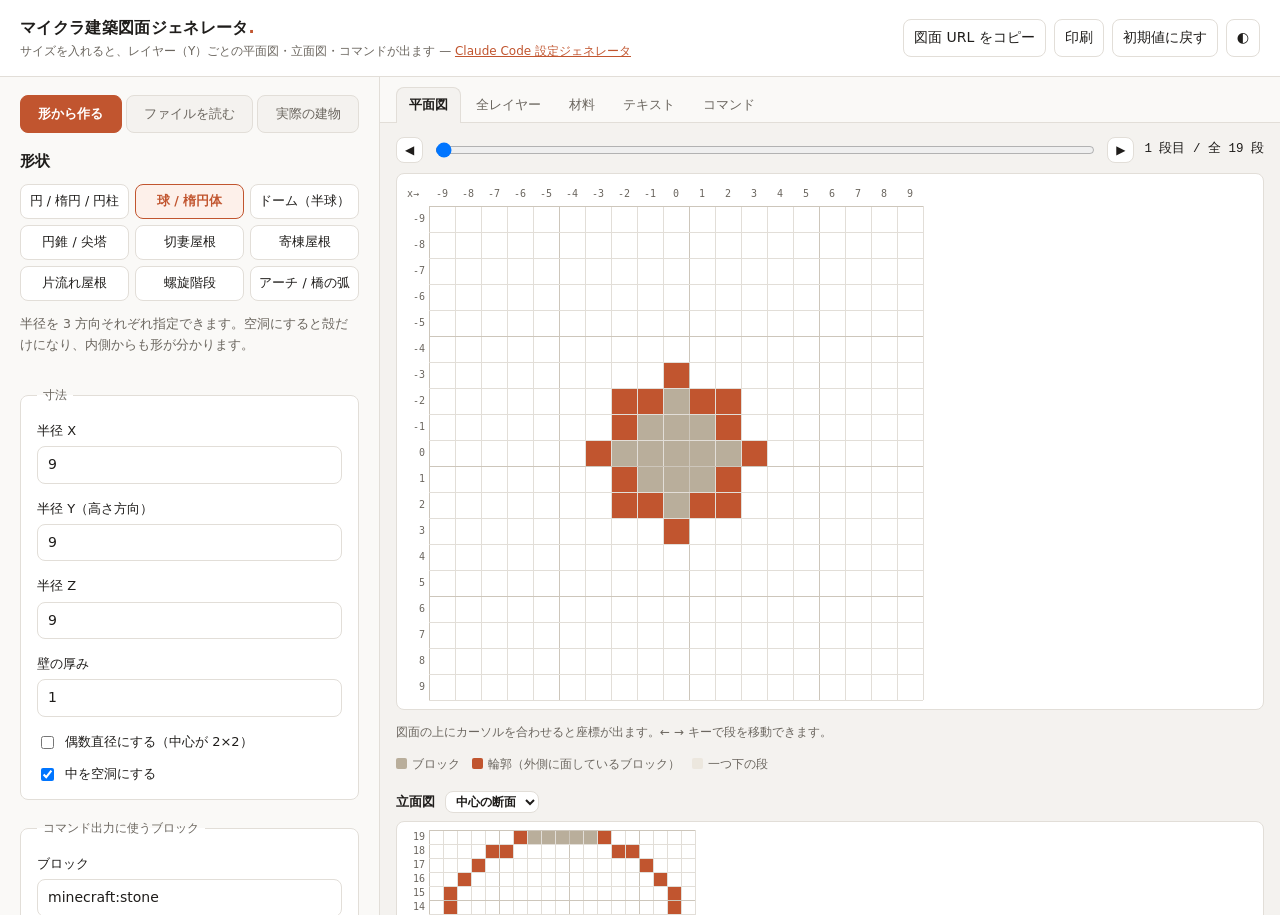
==== commit 82c09fac: "feat(minecraft): 現実の寸法から建物の図面を起こせるようにする 幅・奥行き・階高をメートルで入れ、1 ブロック何メートルで建てるかを 指定すると、基礎・各階の床と壁・窓・玄関・屋根の図" ====
--- a/app/minecraft/index.html
+++ b/app/minecraft/index.html
@@ -317,6 +317,7 @@
     <div class="modes" id="modes" role="tablist">
       <button data-mode="shape" role="tab" aria-selected="true">形から作る</button>
       <button data-mode="import" role="tab" aria-selected="false">ファイルを読む</button>
+      <button data-mode="building" role="tab" aria-selected="false">実際の建物</button>
     </div>
 
     <div class="mode-panel" id="mode-shape">
@@ -337,6 +338,33 @@
       </div>
       <input type="file" id="file-schem" accept=".litematic,.schem,.schematic,.nbt" hidden>
       <div id="import-info"></div>
+    </div>
+
+    <div class="mode-panel" id="mode-building" hidden>
+      <h2>実際の建物から起こす</h2>
+      <p class="shape-desc">
+        現実の寸法（メートル）を入れると、1 ブロック何メートルで建てるかに合わせて
+        基礎・壁・床・窓・玄関・屋根の図面にします。
+      </p>
+      <div id="building-info"></div>
+      <fieldset>
+        <legend>寸法とスケール</legend>
+        <div id="building-params"></div>
+        <div class="row">
+          <div class="field">
+            <label for="f-bRoof">屋根</label>
+            <select id="f-bRoof"></select>
+          </div>
+          <div class="field">
+            <label for="f-bDoorSide">玄関の向き</label>
+            <select id="f-bDoorSide"></select>
+          </div>
+        </div>
+      </fieldset>
+      <fieldset>
+        <legend>使うブロック</legend>
+        <div id="building-blocks"></div>
+      </fieldset>
     </div>
 
     <div class="warnings" id="warnings"></div>
@@ -478,6 +506,15 @@
     radius: 2, steps: 8, spinCw: true, pillar: true,
     // アーチ
     span: 11, rise: 5, archDepth: 1, archThickness: 1, legs: 3,
+    // 実際の建物（メートルで入れて、スケールでブロックに換算する）
+    bWidth: 9, bDepth: 7, bFloors: 2, bFloorHeight: 3, bScale: 1,
+    bWall: 1, bRoof: "gable",
+    bWinW: 2, bWinH: 2, bWinGap: 2, bWinSill: 1,
+    bDoorSide: "south", bDoorW: 1, bDoorH: 2,
+    bWallBlock: "minecraft:oak_planks",
+    bFloorBlock: "minecraft:stone_bricks",
+    bGlassBlock: "minecraft:glass",
+    bRoofBlock: "minecraft:dark_oak_planks",
     // コマンド出力
     block: "minecraft:stone",
     stairBlock: "minecraft:oak_stairs",
@@ -520,7 +557,30 @@
   archDepth: { label: "奥行き Z", type: "int", min: 1, max: 32 },
   archThickness: { label: "アーチの厚み", type: "int", min: 1, max: 8 },
   legs: { label: "脚の高さ", type: "int", min: 0, max: 64 },
+
+  // 実際の建物
+  bWidth: { label: "幅（m）", type: "num", min: 1, max: 128, step: 0.1 },
+  bDepth: { label: "奥行き（m）", type: "num", min: 1, max: 128, step: 0.1 },
+  bFloorHeight: { label: "階高（m）", type: "num", min: 1.5, max: 20, step: 0.1 },
+  bFloors: { label: "階数", type: "int", min: 1, max: 16 },
+  bScale: { label: "1 ブロック = 何 m", type: "num", min: 0.25, max: 5, step: 0.05 },
+  bWall: { label: "壁の厚み（ブロック）", type: "int", min: 1, max: 4 },
+  bWinW: { label: "窓の幅（ブロック）", type: "int", min: 0, max: 16 },
+  bWinH: { label: "窓の高さ（ブロック）", type: "int", min: 0, max: 16 },
+  bWinGap: { label: "窓と窓の間隔（ブロック）", type: "int", min: 1, max: 16 },
+  bWinSill: { label: "窓の下端の高さ（ブロック）", type: "int", min: 0, max: 16 },
+  bDoorW: { label: "玄関の幅（ブロック）", type: "int", min: 1, max: 8 },
+  bDoorH: { label: "玄関の高さ（ブロック）", type: "int", min: 2, max: 8 },
 };
+
+/** 建物の入力欄。上から順に並べる */
+const BUILDING_FIELDS = [
+  "bWidth", "bDepth", "bFloorHeight", "bFloors", "bScale",
+  "bWall", "bWinW", "bWinH", "bWinGap", "bWinSill", "bDoorW", "bDoorH",
+];
+
+const ROOF_KINDS = { gable: "切妻", hip: "寄棟", flat: "陸屋根（平ら）" };
+const DOOR_SIDES = { north: "北（Z-）", south: "南（Z+）", east: "東（X+）", west: "西（X-）" };
 
 const SHAPES = {
   cylinder: {
@@ -1073,6 +1133,147 @@
   return g;
 }
 
+/* ---------- 実際の建物 ----------
+
+   幅・奥行き・階高をメートルで受け取り、スケール（1 ブロック = 何 m）で
+   ブロック数に換算してから、基礎 → 各階の床と壁 → 窓 → 玄関 → 屋根 の順に積む。
+   屋根は形状ジェネレータ（buildGable / buildHip）をそのまま使う。 */
+
+/** メートルをブロック数に直す。最低 1 ブロックは残す */
+function toBlocks(meters, scale) {
+  const m = Number(meters), sc = Number(scale);
+  if (!isFinite(m) || !isFinite(sc) || sc <= 0) return 1;
+  return Math.max(1, Math.round(m / sc));
+}
+
+/** 建物の寸法を、換算の過程が分かる形で返す。画面にもそのまま出す */
+function buildingDims(st) {
+  const scale = Math.min(5, Math.max(0.25, Number(st.bScale) || 1));
+  const w = Math.min(MAX_SIDE, toBlocks(st.bWidth, scale));
+  const d = Math.min(MAX_SIDE, toBlocks(st.bDepth, scale));
+  const fh = Math.max(2, Math.min(32, toBlocks(st.bFloorHeight, scale)));
+  const floors = clampInt(st.bFloors, 1, 16);
+  const wall = Math.min(clampInt(st.bWall, 1, 4), Math.max(1, Math.floor(Math.min(w, d) / 2) - 1) || 1);
+  return { scale, w, d, fh, floors, wall, bodyH: fh * floors };
+}
+
+/** src のブロックを dst に移す。パレットは dst 側に登録し直す */
+function blitGrid(dst, src, ox, oy, oz) {
+  const map = src.palette.map((e, i) => (i === 0 ? 0 : paletteIndex(dst, e)));
+  for (let y = 0; y < src.sy; y++) {
+    for (let z = 0; z < src.sz; z++) {
+      for (let x = 0; x < src.sx; x++) {
+        const idx = src.layers[y][z * src.sx + x];
+        if (!idx) continue;
+        gSetIdx(dst, ox + x, oy + y, oz + z, map[idx]);
+      }
+    }
+  }
+}
+
+/** 窓の開口を、壁の一辺に等間隔で開ける。両端は壁を残す */
+function windowRuns(span, winW, gap) {
+  const runs = [];
+  if (winW <= 0 || span < winW + 2) return runs;
+  const pitch = winW + gap;
+  const usable = span - 2;                       // 両端 1 ブロックは残す
+  const count = Math.max(0, Math.floor((usable + gap) / pitch));
+  if (!count) return runs;
+  const total = count * pitch - gap;
+  let at = 1 + Math.floor((usable - total) / 2); // 中央に寄せる
+  for (let i = 0; i < count; i++) { runs.push([at, at + winW - 1]); at += pitch; }
+  return runs;
+}
+
+function buildBuilding(st) {
+  const dim = buildingDims(st);
+  const { w, d, fh, floors, wall, bodyH } = dim;
+
+  // 屋根を先に作って高さを知る（本体の上に載せる）
+  let roof = null;
+  if (st.bRoof === "gable" || st.bRoof === "hip") {
+    const roofSt = Object.assign({}, st, {
+      width: w, depth: d, run: 1, stairs: true, gableEnds: true,
+      block: st.bRoofBlock, stairBlock: st.stairBlock,
+    });
+    roof = st.bRoof === "gable" ? buildGable(roofSt) : buildHip(roofSt);
+  }
+  const roofH = roof ? roof.sy : 1;
+
+  const g = makeGrid(w, bodyH + roofH, d, st);
+  g.source = "building";
+  g.title = "建物 " + st.bWidth + "m × " + st.bDepth + "m / " + floors + " 階（1 ブロック = " + dim.scale + "m）";
+
+  const wallIdx = paletteIndex(g, { id: st.bWallBlock, props: {}, kind: K.BLOCK, dir: DIR.NONE });
+  const floorIdx = paletteIndex(g, { id: st.bFloorBlock, props: {}, kind: K.BLOCK, dir: DIR.NONE });
+  const glassIdx = paletteIndex(g, { id: st.bGlassBlock, props: {}, kind: K.BLOCK, dir: DIR.NONE });
+
+  const isWall = (x, z) => x < wall || z < wall || x >= w - wall || z >= d - wall;
+
+  for (let f = 0; f < floors; f++) {
+    const base = f * fh;
+    // 床（1 階は基礎）。壁の下まで敷いて、床が浮かないようにする
+    for (let z = 0; z < d; z++) for (let x = 0; x < w; x++) gSetIdx(g, x, base, z, floorIdx);
+    // 壁
+    for (let y = base + 1; y < base + fh; y++) {
+      for (let z = 0; z < d; z++) {
+        for (let x = 0; x < w; x++) if (isWall(x, z)) gSetIdx(g, x, y, z, wallIdx);
+      }
+    }
+    // 窓。壁を貫通させず、ガラスで塞ぐ
+    const winW = clampInt(st.bWinW, 0, 16), winH = clampInt(st.bWinH, 0, 16);
+    const gap = clampInt(st.bWinGap, 1, 16), sill = clampInt(st.bWinSill, 0, 16);
+    if (winW > 0 && winH > 0) {
+      const y0 = base + 1 + sill;
+      const y1 = Math.min(base + fh - 1, y0 + winH - 1);
+      for (const [a, b] of windowRuns(w, winW, gap)) {
+        for (let y = y0; y <= y1; y++) {
+          for (let x = a; x <= b; x++) {
+            for (let t = 0; t < wall; t++) {
+              gSetIdx(g, x, y, t, glassIdx);
+              gSetIdx(g, x, y, d - 1 - t, glassIdx);
+            }
+          }
+        }
+      }
+      for (const [a, b] of windowRuns(d, winW, gap)) {
+        for (let y = y0; y <= y1; y++) {
+          for (let z = a; z <= b; z++) {
+            for (let t = 0; t < wall; t++) {
+              gSetIdx(g, t, y, z, glassIdx);
+              gSetIdx(g, w - 1 - t, y, z, glassIdx);
+            }
+          }
+        }
+      }
+    }
+  }
+
+  // 玄関。1 階の指定した面に開ける（開口なので空にする）
+  const doorW = clampInt(st.bDoorW, 1, 8);
+  const doorH = Math.min(clampInt(st.bDoorH, 2, 8), fh - 1);
+  const side = DOOR_SIDES[st.bDoorSide] ? st.bDoorSide : "south";
+  for (let y = 1; y <= doorH; y++) {
+    for (let i = 0; i < doorW; i++) {
+      for (let t = 0; t < wall; t++) {
+        if (side === "north" || side === "south") {
+          const x = Math.floor((w - doorW) / 2) + i;
+          gSetIdx(g, x, y, side === "north" ? t : d - 1 - t, 0);
+        } else {
+          const z = Math.floor((d - doorW) / 2) + i;
+          gSetIdx(g, side === "west" ? t : w - 1 - t, y, z, 0);
+        }
+      }
+    }
+  }
+
+  // 屋根
+  if (roof) blitGrid(g, roof, 0, bodyH, 0);
+  else for (let z = 0; z < d; z++) for (let x = 0; x < w; x++) gSetIdx(g, x, bodyH, z, floorIdx);
+
+  return g;
+}
+
 /** state から図面を作る。ここが唯一の入口 */
 /** 読み込んだファイルのグリッド。state には入れない（大きすぎるので保存もしない） */
 let loadedGrid = null;
@@ -1083,6 +1284,7 @@
     // 読み込み前は空のグリッドを返す。描画側は「まだ無い」として扱える
     return loadedGrid || makeGrid(1, 1, 1, st);
   }
+  if (st.mode === "building") return buildBuilding(st);
   const shape = SHAPES[st.shape] ? st.shape : "sphere";
   return SHAPES[shape].build(st);
 }
@@ -1434,6 +1636,36 @@
   const out = [];
   const total = countBlocks(g);
 
+  if (st.mode === "building") {
+    const d = buildingDims(st);
+    const wallH = d.fh - 1;                       // 床の上に立つ壁の高さ
+    const winH = clampInt(st.bWinH, 0, 16), sill = clampInt(st.bWinSill, 0, 16);
+    if (winH > 0 && sill + winH > wallH) {
+      out.push({
+        level: "warn",
+        msg: "窓が階高に収まらないので、高さ " + Math.max(0, wallH - sill) + " ブロックに切り詰めました" +
+          "（壁の高さ " + wallH + " ブロック）。階高を上げるか、窓の下端を下げてください。",
+      });
+    }
+    if (clampInt(st.bDoorH, 2, 8) > wallH) {
+      out.push({ level: "warn", msg: "玄関が階高に収まらないので、高さ " + wallH + " ブロックに切り詰めました。" });
+    }
+    if (clampInt(st.bWinW, 0, 16) > 0 && !windowRuns(d.w, clampInt(st.bWinW, 0, 16), clampInt(st.bWinGap, 1, 16)).length) {
+      out.push({ level: "info", msg: "壁が短くて窓が入らないため、窓は作られていません。" });
+    }
+    if (d.scale !== 1) {
+      out.push({
+        level: "info",
+        msg: "1 ブロック = " + d.scale + "m で換算しています（" + state.bWidth + "m → " + d.w + " ブロック）。" +
+          "端数は四捨五入します。",
+      });
+    }
+    if (total > 20000) {
+      out.push({ level: "warn", msg: "総ブロック数が " + total.toLocaleString() + " です。コマンド出力がかなり長くなります。" });
+    }
+    return out;
+  }
+
   if (st.mode !== "shape") {
     // 読み込んだ図面には、形状のパラメータに関する警告は当てはまらない
     if (total > 20000) {
@@ -1771,9 +2003,61 @@
   }
   $("#mode-shape").hidden = state.mode !== "shape";
   $("#mode-import").hidden = state.mode !== "import";
+  $("#mode-building").hidden = state.mode !== "building";
   // 寸法とブロックの指定は、形から作るときだけ意味がある
   $("#fs-params").hidden = state.mode !== "shape";
   $("#fs-blocks").hidden = state.mode !== "shape";
+}
+
+function renderBuilding() {
+  if (state.mode !== "building") return;
+
+  const params = $("#building-params");
+  params.textContent = "";
+  params.appendChild(numberGrid(BUILDING_FIELDS, () => { renderBuildingInfo(); renderOutputs(); }));
+
+  const fillSelect = (sel, options, key) => {
+    sel.textContent = "";
+    for (const [v, label] of Object.entries(options)) {
+      sel.appendChild(h("option", { value: v, selected: state[key] === v, text: label }));
+    }
+    sel.onchange = () => { state[key] = sel.value; renderBuildingInfo(); renderOutputs(); };
+  };
+  fillSelect($("#f-bRoof"), ROOF_KINDS, "bRoof");
+  fillSelect($("#f-bDoorSide"), DOOR_SIDES, "bDoorSide");
+
+  const blocks = $("#building-blocks");
+  blocks.textContent = "";
+  for (const [key, label] of [["bWallBlock", "壁"], ["bFloorBlock", "床・基礎"],
+                              ["bGlassBlock", "窓"], ["bRoofBlock", "屋根（階段以外）"],
+                              ["stairBlock", "屋根の階段"]]) {
+    blocks.appendChild(h("div", { class: "field" }, [
+      h("label", { for: "bf-" + key, text: label }),
+      h("input", {
+        type: "text", id: "bf-" + key, value: state[key],
+        oninput: (e) => { state[key] = e.target.value; renderOutputs(); },
+      }),
+    ]));
+  }
+  renderBuildingInfo();
+}
+
+/** メートル → ブロックの換算結果を出す。端数の丸めがどう効いたかが分かるように */
+function renderBuildingInfo() {
+  const wrap = $("#building-info");
+  if (!wrap) return;
+  wrap.textContent = "";
+  const d = buildingDims(state);
+  const line = (m, blocks) => m + "m ÷ " + d.scale + " = " + blocks + " ブロック";
+  const row = (k, v) => [h("dt", { text: k }), h("dd", { text: v })];
+  wrap.appendChild(h("div", { class: "import-info" }, [
+    h("dl", {}, [
+      ...row("幅", line(state.bWidth, d.w)),
+      ...row("奥行き", line(state.bDepth, d.d)),
+      ...row("階高", line(state.bFloorHeight, d.fh)),
+      ...row("本体の高さ", d.fh + " × " + d.floors + " 階 = " + d.bodyH + " ブロック"),
+    ]),
+  ]));
 }
 
 function renderImportInfo() {
@@ -1804,27 +2088,37 @@
   if (sel) sel.value = elevMode;
 }
 
+/** 数値の入力欄をまとめて作る。int は整数、num は小数を許す */
+function numberGrid(keys, onChange) {
+  const grid = h("div", { class: "grid2" });
+  for (const key of keys) {
+    const f = FIELDS[key];
+    const input = h("input", {
+      type: "number", min: f.min, max: f.max, step: f.step || 1, value: state[key], id: "f-" + key,
+      oninput: (e) => {
+        if (f.type === "num") {
+          const v = Number(e.target.value);
+          state[key] = isFinite(v) ? Math.max(f.min, Math.min(f.max, v)) : f.min;
+        } else {
+          state[key] = clampInt(e.target.value, f.min, f.max);
+        }
+        (onChange || renderOutputs)();
+      },
+    });
+    grid.appendChild(h("div", { class: "field" }, [h("label", { for: "f-" + key, text: f.label }), input]));
+  }
+  return grid;
+}
+
 function renderParams() {
   const wrap = $("#params");
   wrap.textContent = "";
   const def = SHAPES[state.shape];
   const shown = def.fields.filter((k) => !FIELDS[k].showIf || FIELDS[k].showIf(state));
-  const nums = shown.filter((k) => FIELDS[k].type === "int");
+  const nums = shown.filter((k) => FIELDS[k].type === "int" || FIELDS[k].type === "num");
   const bools = shown.filter((k) => FIELDS[k].type === "bool");
 
-  const grid = h("div", { class: "grid2" });
-  for (const key of nums) {
-    const f = FIELDS[key];
-    const input = h("input", {
-      type: "number", min: f.min, max: f.max, value: state[key], id: "f-" + key,
-      oninput: (e) => {
-        state[key] = clampInt(e.target.value, f.min, f.max);
-        renderOutputs();
-      },
-    });
-    grid.appendChild(h("div", { class: "field" }, [h("label", { for: "f-" + key, text: f.label }), input]));
-  }
-  wrap.appendChild(grid);
+  wrap.appendChild(numberGrid(nums));
 
   for (const key of bools) {
     const f = FIELDS[key];
@@ -2313,6 +2607,7 @@
   renderShapes();
   renderParams();
   renderBlocks();
+  renderBuilding();
   renderImportInfo();
   renderOutputs();
 }
@@ -2969,6 +3264,109 @@
     return /minecraft:hopper\[facing=north\]/.test(cmd) && /minecraft:oak_stairs\[facing=east\]/.test(cmd);
   })());
 
+
+  // --- 16. 実際の建物 ---
+  const bSt = st({ mode: "building", bWidth: 9, bDepth: 7, bFloorHeight: 3, bFloors: 2, bScale: 1,
+                   bWall: 1, bRoof: "gable", bWinW: 2, bWinH: 2, bWinGap: 2, bWinSill: 1,
+                   bDoorSide: "south", bDoorW: 1, bDoorH: 2 });
+  const bG = buildBuilding(bSt);
+
+  ok("メートルがブロックに換算される", (() => {
+    const d = buildingDims(bSt);
+    return d.w === 9 && d.d === 7 && d.fh === 3 && d.bodyH === 6;
+  })());
+  ok("スケールを変えるとブロック数が変わる", (() => {
+    const half = buildingDims(st({ mode: "building", bWidth: 9, bDepth: 7, bFloorHeight: 3, bScale: 0.5 }));
+    return half.w === 18 && half.d === 14 && half.fh === 6;
+  })());
+  ok("換算は 1 ブロックを下回らない",
+    buildingDims(st({ mode: "building", bWidth: 0.2, bDepth: 0.2, bScale: 5 })).w === 1);
+
+  ok("建物の平面の大きさが換算どおり", bG.sx === 9 && bG.sz === 7);
+  ok("階数ぶんの床がある", (() => {
+    // 1 階と 2 階の床は全面が埋まっている
+    for (const y of [0, 3]) {
+      for (let z = 0; z < bG.sz; z++) for (let x = 0; x < bG.sx; x++) if (!gGet(bG, x, y, z)) return false;
+    }
+    return true;
+  })());
+  ok("壁が閉じている（外周が途切れない）", (() => {
+    // 玄関のある面と高さを避けて、外周が全部埋まっているか見る
+    for (const y of [4, 5]) {                    // 2 階の壁（玄関は 1 階）
+      for (let x = 0; x < bG.sx; x++) if (!gGet(bG, x, y, 0) || !gGet(bG, x, y, bG.sz - 1)) return false;
+      for (let z = 0; z < bG.sz; z++) if (!gGet(bG, 0, y, z) || !gGet(bG, bG.sx - 1, y, z)) return false;
+    }
+    return true;
+  })());
+  ok("内側は空洞（床と壁だけ）", gGet(bG, 4, 2, 3) === K.EMPTY && gGet(bG, 4, 5, 3) === K.EMPTY);
+  ok("窓は壁を貫通せずガラスで塞がれる", (() => {
+    const ids = new Set();
+    for (let y = 0; y < bG.sy; y++) {
+      for (let x = 0; x < bG.sx; x++) {
+        const e = gBlock(bG, x, y, 0);
+        if (e.kind !== K.EMPTY) ids.add(e.id);
+      }
+    }
+    // 北面にガラスがあり、かつ穴（空気）は玄関側だけなので北面には無い
+    if (!ids.has("minecraft:glass")) return false;
+    for (let y = 1; y < 3; y++) for (let x = 0; x < bG.sx; x++) if (!gGet(bG, x, y, 0)) return false;
+    return true;
+  })());
+  ok("玄関が指定した面に開く", (() => {
+    const x = Math.floor((bG.sx - 1) / 2);
+    return gGet(bG, x, 1, bG.sz - 1) === K.EMPTY && gGet(bG, x, 2, bG.sz - 1) === K.EMPTY &&
+      gGet(bG, x, 3, bG.sz - 1) !== K.EMPTY;
+  })());
+  ok("玄関の向きを変えると開く面が変わる", (() => {
+    const west = buildBuilding(st({ mode: "building", bWidth: 9, bDepth: 7, bFloorHeight: 3, bFloors: 1,
+                                    bScale: 1, bDoorSide: "west", bDoorW: 1, bDoorH: 2, bWinW: 0 }));
+    const z = Math.floor((west.sz - 1) / 2);
+    return gGet(west, 0, 1, z) === K.EMPTY && gGet(west, west.sx - 1, 1, z) !== K.EMPTY;
+  })());
+  ok("屋根が本体の上に乗る", (() => {
+    const d = buildingDims(bSt);
+    return bG.sy > d.bodyH && countLayer(bG, d.bodyH) > 0 && countKind(bG, K.STAIR) > 0;
+  })());
+  ok("陸屋根は 1 段で平ら", (() => {
+    const flat = buildBuilding(st({ mode: "building", bWidth: 9, bDepth: 7, bFloorHeight: 3, bFloors: 1,
+                                    bScale: 1, bRoof: "flat" }));
+    const d = buildingDims(st({ mode: "building", bWidth: 9, bDepth: 7, bFloorHeight: 3, bFloors: 1, bScale: 1 }));
+    return flat.sy === d.bodyH + 1 && countLayer(flat, flat.sy - 1) === flat.sx * flat.sz;
+  })());
+  ok("寄棟屋根も選べる", (() => {
+    const hip = buildBuilding(st({ mode: "building", bWidth: 11, bDepth: 11, bFloorHeight: 3, bFloors: 1,
+                                   bScale: 1, bRoof: "hip" }));
+    return countKind(hip, K.CORNER) > 0;
+  })());
+  ok("建物は複数のブロックを使う", (() => {
+    const ids = new Set(buildMaterials(bG).items.map((i) => i.id));
+    return ids.has("minecraft:oak_planks") && ids.has("minecraft:stone_bricks") && ids.has("minecraft:glass");
+  })());
+  ok("窓の開口は等間隔で、両端に壁が残る", (() => {
+    const runs = windowRuns(11, 2, 2);
+    if (!runs.length) return false;
+    if (runs[0][0] < 1 || runs[runs.length - 1][1] > 9) return false;
+    for (let i = 1; i < runs.length; i++) if (runs[i][0] - runs[i - 1][1] - 1 !== 2) return false;
+    return true;
+  })());
+  ok("窓が入らない幅では開口を作らない", windowRuns(3, 2, 2).length === 0 && windowRuns(9, 0, 2).length === 0);
+  ok("建物の source は building", bG.source === "building");
+  ok("窓が階高に収まらないときは警告が出る", (() => {
+    const tall = st({ mode: "building", bWidth: 9, bDepth: 7, bFloorHeight: 3, bFloors: 1, bScale: 1,
+                      bWinW: 2, bWinH: 5, bWinSill: 1 });
+    return computeWarnings(tall, buildBuilding(tall)).some((w) => /窓が階高に収まらない/.test(w.msg));
+  })());
+  ok("収まる窓では警告が出ない", (() => {
+    const fit = st({ mode: "building", bWidth: 9, bDepth: 7, bFloorHeight: 5, bFloors: 1, bScale: 1,
+                     bWinW: 2, bWinH: 2, bWinSill: 1 });
+    return !computeWarnings(fit, buildBuilding(fit)).some((w) => /収まらない/.test(w.msg));
+  })());
+  ok("屋根の移し替えでパレットが混ざらない", (() => {
+    // blitGrid が屋根のブロックを、こちらのパレットに正しく登録できているか
+    const ids = new Set(bG.palette.slice(1).map((e) => e.id));
+    return ids.has("minecraft:dark_oak_planks") || ids.has("minecraft:oak_stairs");
+  })());
+
   // --- 結果表示 ---
   const passed = results.filter((r) => r.pass).length;
   const failed = results.length - passed;
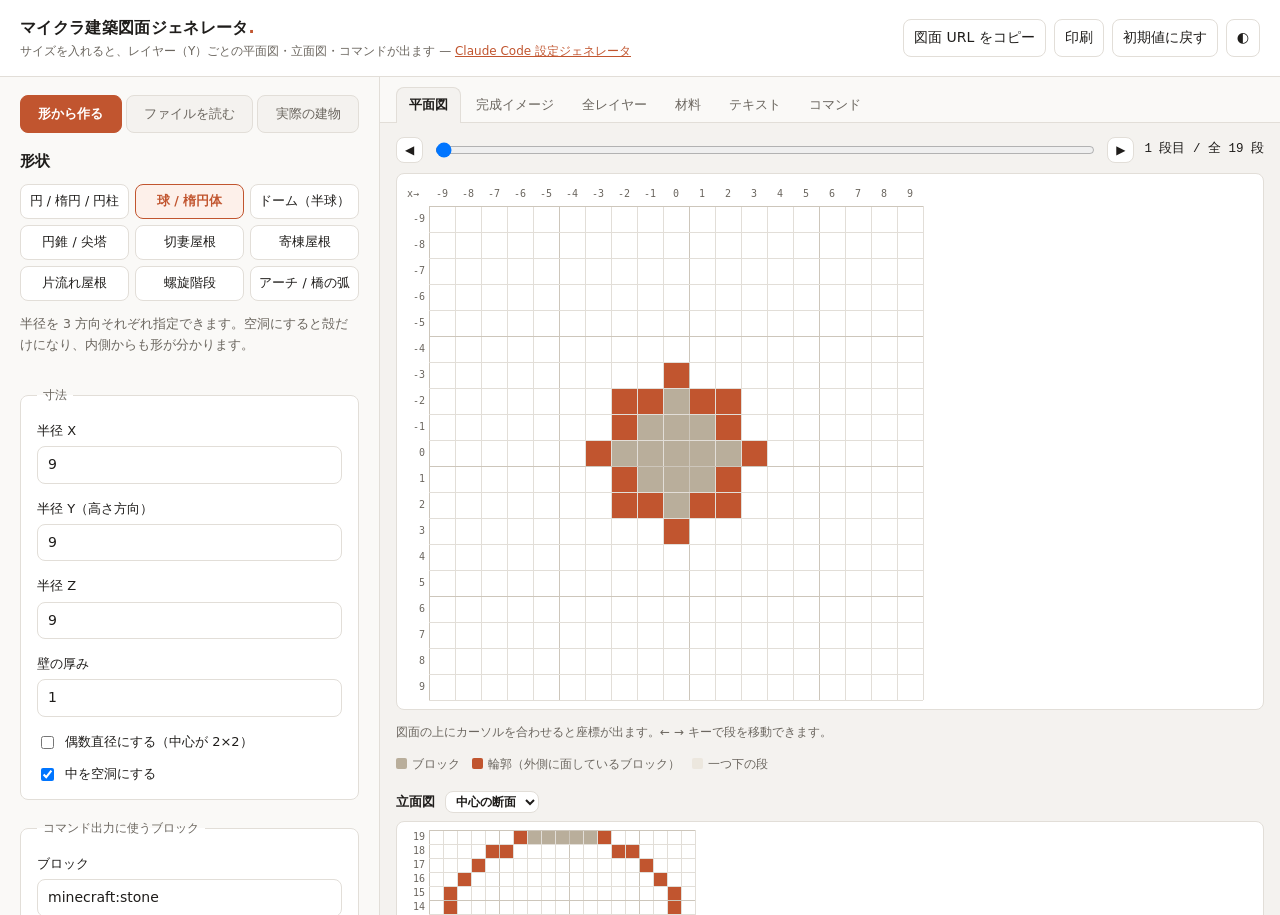
==== commit f70a7002: "feat(minecraft): 積み上がった姿を等角投影で見られるようにする 平面図と立面図だけでは、完成した姿が分からなかった。「完成イメージ」 タブを足して、等角投影で立体として見られるようにし" ====
--- a/app/minecraft/index.html
+++ b/app/minecraft/index.html
@@ -159,6 +159,12 @@
   background: var(--accent); border-color: var(--accent); color: #fff; font-weight: 600;
 }
 
+.modes.sub button { font-size: 12.5px; padding: 5px 8px; }
+.lm-card { display: flex; flex-direction: column; gap: 2px; align-items: flex-start !important; }
+.lm-card .lm-name { font-weight: 600; }
+.lm-card .lm-meta { color: var(--muted); font-size: 11.5px; }
+.lm-note { font-size: 12.5px; color: var(--muted); margin: 10px 0 0; }
+
 .drop {
   border: 2px dashed var(--line); border-radius: var(--radius);
   padding: 22px 16px; text-align: center; cursor: pointer; background: var(--panel);
@@ -167,6 +173,23 @@
 .drop:hover, .drop:focus, .drop.over { border-color: var(--accent); background: var(--accent-soft); outline: none; }
 .drop b { font-size: 13.5px; }
 .drop span { font-size: 12px; color: var(--muted); }
+.iso-ctl { display: flex; align-items: center; gap: 6px; font-size: 12.5px; color: var(--muted); margin: 0; }
+.iso-ctl input[type="range"] { width: 110px; padding: 0; }
+
+.repo-bar { display: flex; gap: 8px; margin-bottom: 6px; }
+.repo-bar input { flex: 1; min-width: 0; }
+.filelist { display: flex; flex-direction: column; gap: 2px; max-height: 320px; overflow-y: auto; }
+.filelist button {
+  display: flex; align-items: baseline; gap: 8px; text-align: left; width: 100%;
+  background: var(--panel); padding: 5px 9px; font-size: 12.5px; border-radius: var(--radius);
+}
+.filelist button:hover { border-color: var(--accent); background: var(--accent-soft); }
+.filelist button[aria-current="true"] { border-color: var(--accent); color: var(--accent); font-weight: 600; }
+.filelist .fpath { flex: 1; word-break: break-all; font-family: ui-monospace, Menlo, Consolas, monospace; }
+.filelist .fsize { color: var(--muted); font-size: 11.5px; white-space: nowrap; }
+.filelist .fdir { color: var(--muted); }
+.repo-status { font-size: 12.5px; color: var(--muted); margin: 6px 0; }
+
 .import-info {
   background: var(--panel); border: 1px solid var(--line); border-radius: var(--radius);
   padding: 10px 12px; font-size: 12.5px; margin-bottom: 14px;
@@ -332,6 +355,26 @@
         配布サイトから落とした <code>.litematic</code> / <code>.schem</code> / <code>.nbt</code> を
         そのまま図面と材料表にします。ファイルはブラウザの中だけで読み、どこにも送信しません。
       </p>
+      <fieldset>
+        <legend>配布元から選ぶ</legend>
+        <div class="repo-bar">
+          <input type="text" id="repo-input" placeholder="owner/repo または GitHub の URL"
+                 aria-label="リポジトリ" autocomplete="off">
+          <button class="primary" id="btn-open-repo">開く</button>
+        </div>
+        <p class="hint" id="repo-hint">
+          GitHub の公開リポジトリなら、中の <code>.litematic</code> / <code>.schem</code> /
+          <code>.nbt</code> を一覧して選べます。<code>owner/repo@branch</code> でブランチも指定できます。
+          置き場を探すなら
+          <a href="https://github.com/search?q=litematic+schematics&amp;type=repositories"
+             target="_blank" rel="noopener noreferrer">GitHub で検索</a>して、
+          見つけた <code>owner/repo</code> を貼ってください。
+        </p>
+        <div class="chips" id="repo-history"></div>
+        <div id="repo-status"></div>
+        <div class="filelist" id="file-list"></div>
+      </fieldset>
+
       <div class="drop" id="drop" tabindex="0" role="button">
         <b>ここにファイルをドロップ</b>
         <span>またはクリックして選ぶ（.litematic / .schem / .nbt）</span>
@@ -342,12 +385,28 @@
 
     <div class="mode-panel" id="mode-building" hidden>
       <h2>実際の建物から起こす</h2>
-      <p class="shape-desc">
+      <div class="modes sub" id="bsource" role="tablist">
+        <button data-bsource="size" role="tab" aria-selected="true">寸法から</button>
+        <button data-bsource="landmark" role="tab" aria-selected="false">有名建築から</button>
+      </div>
+
+      <div id="landmark-panel" hidden>
+        <p class="shape-desc">
+          建物の名前を入れて選ぶと、実寸に合わせた図面と材料表が出ます。
+          実測の再現ではなく、<b>ブロックで積める形に単純化した外形</b>です。
+        </p>
+        <input type="text" id="lm-query" placeholder="建物名で絞り込む（例: タージ、castle、tower）"
+               aria-label="建物名" autocomplete="off">
+        <div class="filelist" id="lm-list" style="margin-top:8px"></div>
+        <div id="lm-info"></div>
+      </div>
+
+      <p class="shape-desc" id="size-desc">
         現実の寸法（メートル）を入れると、1 ブロック何メートルで建てるかに合わせて
         基礎・壁・床・窓・玄関・屋根の図面にします。
       </p>
       <div id="building-info"></div>
-      <fieldset>
+      <fieldset id="fs-size">
         <legend>寸法とスケール</legend>
         <div id="building-params"></div>
         <div class="row">
@@ -361,7 +420,7 @@
           </div>
         </div>
       </fieldset>
-      <fieldset>
+      <fieldset id="fs-bblocks">
         <legend>使うブロック</legend>
         <div id="building-blocks"></div>
       </fieldset>
@@ -384,6 +443,7 @@
   <section class="pane out">
     <div class="tabs" role="tablist">
       <button data-tab="plan" role="tab" aria-selected="true">平面図</button>
+      <button data-tab="iso" role="tab" aria-selected="false">完成イメージ</button>
       <button data-tab="sheet" role="tab" aria-selected="false">全レイヤー</button>
       <button data-tab="mats" role="tab" aria-selected="false">材料</button>
       <button data-tab="text" role="tab" aria-selected="false">テキスト</button>
@@ -413,6 +473,22 @@
       </div>
       <div class="canvaswrap"><canvas id="elev"></canvas></div>
       <div class="stats" id="stats"></div>
+    </div>
+
+    <div class="tabpanel" id="tab-iso">
+      <div class="planbar">
+        <button class="mini" id="iso-left" title="左に回す">◀ 回す</button>
+        <button class="mini" id="iso-right" title="右に回す">回す ▶</button>
+        <label class="iso-ctl">積み上げ
+          <input type="range" id="iso-height" min="1" max="1" value="1">
+        </label>
+        <label class="iso-ctl">大きさ
+          <input type="range" id="iso-zoom" min="2" max="16" value="6">
+        </label>
+        <button class="mini" id="iso-png">PNG 保存</button>
+      </div>
+      <p class="readout" id="iso-status"></p>
+      <div class="canvaswrap"><canvas id="iso"></canvas></div>
     </div>
 
     <div class="tabpanel" id="tab-sheet">
@@ -476,9 +552,12 @@
 const DIR_NAME = { 1: "north", 2: "east", 3: "south", 4: "west" };
 const DIR_ARROW = { 0: "#", 1: "^", 2: ">", 3: "v", 4: "<" };
 
-const MAX_R = 48;      // 半径の上限
-const MAX_H = 128;     // 高さの上限
-const MAX_SIDE = 128;  // 幅・奥行きの上限
+const MAX_R = 96;        // 半径の上限（内部）。フォームの上限は FIELDS 側で 48 に絞る
+const MAX_H = 256;       // 高さの上限（内部）
+const MAX_SIDE = 256;    // 幅・奥行きの上限（内部）
+const FORM_R = 48;       // 形状フォームで入力できる半径の上限
+const FORM_H = 128;
+const FORM_SIDE = 128;
 
 /* ------------------------------------------------------------------
    2. state（唯一の真実）
@@ -515,6 +594,12 @@
     bFloorBlock: "minecraft:stone_bricks",
     bGlassBlock: "minecraft:glass",
     bRoofBlock: "minecraft:dark_oak_planks",
+    // 有名建築
+    bSource: "size",              // "size" = 寸法から / "landmark" = 有名建築から
+    landmark: "taj_mahal",
+    lmShell: false,
+    lmScale: 0,                   // 0 なら建物ごとの既定スケールを使う
+    lmQuery: "",
     // コマンド出力
     block: "minecraft:stone",
     stairBlock: "minecraft:oak_stairs",
@@ -524,6 +609,9 @@
 let state = defaultState();
 let layerIndex = 0;
 let elevMode = "section";
+let isoRot = 0;                 // 0〜3。90 度ずつ回す
+let isoHeight = 0;              // 0 なら全部（完成状態）
+let isoZoom = 6;
 let activeTab = "plan";
 
 /* ------------------------------------------------------------------
@@ -534,17 +622,17 @@
    ------------------------------------------------------------------ */
 
 const FIELDS = {
-  rx:  { label: "半径 X", type: "int", min: 0, max: MAX_R },
-  ry:  { label: "半径 Y（高さ方向）", type: "int", min: 0, max: MAX_R },
-  rz:  { label: "半径 Z", type: "int", min: 0, max: MAX_R },
-  height: { label: "高さ（段数）", type: "int", min: 1, max: MAX_H },
+  rx:  { label: "半径 X", type: "int", min: 0, max: FORM_R },
+  ry:  { label: "半径 Y（高さ方向）", type: "int", min: 0, max: FORM_R },
+  rz:  { label: "半径 Z", type: "int", min: 0, max: FORM_R },
+  height: { label: "高さ（段数）", type: "int", min: 1, max: FORM_H },
   even: { label: "偶数直径にする（中心が 2×2）", type: "bool" },
   hollow: { label: "中を空洞にする", type: "bool" },
   thickness: { label: "壁の厚み", type: "int", min: 1, max: 8, showIf: (s) => s.hollow },
   capBottom: { label: "床を張る", type: "bool", showIf: (s) => s.hollow },
   capTop: { label: "天井を張る", type: "bool", showIf: (s) => s.hollow },
-  width: { label: "幅 X", type: "int", min: 1, max: MAX_SIDE },
-  depth: { label: "奥行き Z", type: "int", min: 1, max: MAX_SIDE },
+  width: { label: "幅 X", type: "int", min: 1, max: FORM_SIDE },
+  depth: { label: "奥行き Z", type: "int", min: 1, max: FORM_SIDE },
   run: { label: "勾配（1 段上がるのに横 N ブロック）", type: "int", min: 1, max: 8 },
   stairs: { label: "階段ブロックを使う", type: "bool" },
   gableEnds: { label: "妻壁（両端の三角）を埋める", type: "bool" },
@@ -553,7 +641,7 @@
   spinCw: { label: "上から見て時計回り", type: "bool" },
   pillar: { label: "中心に柱を立てる", type: "bool" },
   span: { label: "開口の幅", type: "int", min: 1, max: 64 },
-  rise: { label: "開口の高さ（弧の部分）", type: "int", min: 1, max: MAX_R },
+  rise: { label: "開口の高さ（弧の部分）", type: "int", min: 1, max: FORM_R },
   archDepth: { label: "奥行き Z", type: "int", min: 1, max: 32 },
   archThickness: { label: "アーチの厚み", type: "int", min: 1, max: 8 },
   legs: { label: "脚の高さ", type: "int", min: 0, max: 64 },
@@ -1274,17 +1362,571 @@
   return g;
 }
 
+/* ---------- 有名建築のプリセット ----------
+
+   世界遺産などの有名な建物を、既存の部品（箱・台形・四角錐・円柱・ドーム・
+   屋根・アーチ）の組み合わせとして定義する。実測の再現ではなく、
+   ブロックで積める形に単純化した外形。実寸（m）と既定のスケールを持たせて、
+   1 ブロック何メートルで建てるかを変えられるようにしてある。 */
+
+const MAX_LANDMARK_SIDE = 192;
+
+/** 部品を作るときの土台。ブロックだけ差し替えた state を作る */
+function partSt(st, block, stairBlock) {
+  return Object.assign({}, st, {
+    block: block || "minecraft:stone",
+    stairBlock: stairBlock || "minecraft:stone_brick_stairs",
+  });
+}
+
+/** 直方体。hollow なら壁だけ（caps で上下に蓋をする） */
+function pBox(st, block, w, h, d, o) {
+  const opt = o || {};
+  const wall = Math.max(1, opt.wall || 1);
+  const g = makeGrid(Math.max(1, w), Math.max(1, h), Math.max(1, d), partSt(st, block));
+  const idx = paletteIndex(g, { id: g.blocks.block, props: {}, kind: K.BLOCK, dir: DIR.NONE });
+  for (let y = 0; y < g.sy; y++) {
+    const cap = opt.caps && (y === 0 || y === g.sy - 1);
+    for (let z = 0; z < g.sz; z++) {
+      for (let x = 0; x < g.sx; x++) {
+        const edge = x < wall || z < wall || x >= g.sx - wall || z >= g.sz - wall;
+        if (!opt.hollow || edge || cap) g.layers[y][z * g.sx + x] = idx;
+      }
+    }
+  }
+  return g;
+}
+
+/** 台形の柱。石垣や塔のテーパーに使う。下が w0×d0、上が w1×d1 */
+function pFrustum(st, block, w0, d0, w1, d1, h, o) {
+  const opt = o || {};
+  const sx = Math.max(1, Math.max(w0, w1)), sz = Math.max(1, Math.max(d0, d1));
+  const sy = Math.max(1, h);
+  const g = makeGrid(sx, sy, sz, partSt(st, block));
+  const idx = paletteIndex(g, { id: g.blocks.block, props: {}, kind: K.BLOCK, dir: DIR.NONE });
+  for (let y = 0; y < sy; y++) {
+    const t = sy === 1 ? 0 : y / (sy - 1);
+    const w = Math.max(1, Math.round(w0 + (w1 - w0) * t));
+    const d = Math.max(1, Math.round(d0 + (d1 - d0) * t));
+    const x0 = Math.floor((sx - w) / 2), z0 = Math.floor((sz - d) / 2);
+    const wall = Math.max(1, opt.wall || 1);
+    for (let z = z0; z < z0 + d; z++) {
+      for (let x = x0; x < x0 + w; x++) {
+        const edge = x < x0 + wall || z < z0 + wall || x >= x0 + w - wall || z >= z0 + d - wall;
+        if (!opt.hollow || edge) g.layers[y][z * sx + x] = idx;
+      }
+    }
+  }
+  return g;
+}
+
+/** 四角錐。ピラミッド用。頂点まで詰まった形 */
+function pPyramid(st, block, base, h) {
+  return pFrustum(st, block, base, base, 1, 1, h, {});
+}
+
+/** 円柱。既存の円ジェネレータをそのまま使う */
+function pColumn(st, block, r, h, o) {
+  const opt = o || {};
+  return buildCylinder(Object.assign(partSt(st, block), {
+    rx: r, rz: opt.rz == null ? r : opt.rz, height: h,
+    hollow: Boolean(opt.hollow), thickness: opt.wall || 1,
+    capBottom: false, capTop: false, even: false,
+  }));
+}
+
+/** ドーム。玉ねぎ形は「胴（円柱）＋半球」で近似する */
+function pDome(st, block, r, ry, o) {
+  const opt = o || {};
+  return buildSphere(Object.assign(partSt(st, block), {
+    rx: r, ry: ry == null ? r : ry, rz: r,
+    hollow: Boolean(opt.hollow), thickness: opt.wall || 1, even: false,
+  }), true);
+}
+
+/** 寄棟屋根。既存のものをそのまま使う */
+function pHipRoof(st, block, stairBlock, w, d, run) {
+  return buildHip(Object.assign(partSt(st, block, stairBlock), {
+    width: w, depth: d, run: Math.max(1, run || 1), stairs: true,
+  }));
+}
+
+/**
+ * 開口付きの楕円リング。コロッセオやピサの列柱に使う。
+ * n 個の開口を角度で等間隔に空ける。
+ */
+function pArcade(st, block, rx, rz, h, wall, n, openFrac) {
+  const g = pColumn(st, block, rx, h, { rz, hollow: true, wall });
+  if (!n || !openFrac) return g;
+  const cx = (g.sx - 1) / 2, cz = (g.sz - 1) / 2;
+  const half = (Math.PI / n) * Math.max(0, Math.min(0.95, openFrac));
+  const top = Math.max(1, Math.round(h * 0.75));      // 上端は帯として残す
+  for (let y = 1; y < top; y++) {
+    for (let z = 0; z < g.sz; z++) {
+      for (let x = 0; x < g.sx; x++) {
+        if (!g.layers[y][z * g.sx + x]) continue;
+        const a = Math.atan2(z - cz, x - cx);
+        for (let k = 0; k < n; k++) {
+          const c = -Math.PI + (2 * Math.PI * (k + 0.5)) / n;
+          let d = Math.abs(a - c);
+          if (d > Math.PI) d = 2 * Math.PI - d;
+          if (d < half) { g.layers[y][z * g.sx + x] = 0; break; }
+        }
+      }
+    }
+  }
+  return g;
+}
+
+/** アーチの開口だけを作る。くり抜き（carve）に使う */
+function pArchVoid(st, span, rise, depth) {
+  const sx = Math.max(1, span), sy = Math.max(1, rise + 1), sz = Math.max(1, depth);
+  const g = makeGrid(sx, sy, sz, st);
+  const idx = paletteIndex(g, { id: "minecraft:air", props: {}, kind: K.BLOCK, dir: DIR.NONE });
+  const cx = (sx - 1) / 2;
+  const straight = Math.max(0, Math.round(rise * 0.45));   // 下は垂直、上が弧
+  for (let y = 0; y < sy; y++) {
+    for (let x = 0; x < sx; x++) {
+      let on;
+      if (y <= straight) on = true;
+      else {
+        const u = (x - cx) / (span / 2), v = (y - straight) / Math.max(1, rise - straight);
+        on = u * u + v * v <= 1;
+      }
+      if (!on) continue;
+      for (let z = 0; z < sz; z++) g.layers[y][z * sx + x] = idx;
+    }
+  }
+  return g;
+}
+
+/** 部品の置き方。x/z は中心そろえ、y は下端 */
+const at = (grid, x, y, z) => ({ grid, x, y, z });
+const mid = (grid, y, x, z) => ({
+  grid, y,
+  x: (x || 0) - Math.floor(grid.sx / 2),
+  z: (z || 0) - Math.floor(grid.sz / 2),
+});
+const carve = (part) => Object.assign({}, part, { cut: true });
+
+/** src で埋まっているところを空にする */
+function carveGrid(dst, src, ox, oy, oz) {
+  for (let y = 0; y < src.sy; y++) {
+    for (let z = 0; z < src.sz; z++) {
+      for (let x = 0; x < src.sx; x++) {
+        if (!src.layers[y][z * src.sx + x]) continue;
+        gSetIdx(dst, ox + x, oy + y, oz + z, 0);
+      }
+    }
+  }
+}
+
+/** 部品の一覧を 1 つのグリッドにまとめる。置いてから、くり抜く */
+function assembleParts(parts, st, title) {
+  const solid = parts.filter((p) => p && p.grid && !p.cut);
+  const cuts = parts.filter((p) => p && p.grid && p.cut);
+  if (!solid.length) return makeGrid(1, 1, 1, st);
+
+  const minX = Math.min(...solid.map((p) => p.x));
+  const minY = Math.min(...solid.map((p) => p.y));
+  const minZ = Math.min(...solid.map((p) => p.z));
+  const sx = Math.max(...solid.map((p) => p.x + p.grid.sx)) - minX;
+  const sy = Math.max(...solid.map((p) => p.y + p.grid.sy)) - minY;
+  const sz = Math.max(...solid.map((p) => p.z + p.grid.sz)) - minZ;
+
+  const g = makeGrid(sx, sy, sz, st);
+  g.source = "landmark";
+  g.title = title;
+  for (const p of solid) blitGrid(g, p.grid, p.x - minX, p.y - minY, p.z - minZ);
+  for (const p of cuts) carveGrid(g, p.grid, p.x - minX, p.y - minY, p.z - minZ);
+  return g;
+}
+
+/* ---------- 収録している建物 ----------
+
+   real は実測の代表値（m）。scale は既定の「1 ブロック = 何 m」で、
+   マイクラで積める大きさに収まるように選んである。
+   parts(c) の c は次を持つ。
+     c.m(メートル) … ブロック数に換算（最低 1）
+     c.st          … いまの state（ブロックの指定などを引き継ぐ）  */
+
+const LANDMARKS = {
+  himeji: {
+    label: "姫路城", where: "日本 / 世界遺産", alias: "himeji castle しらさぎ 白鷺城",
+    real: { w: 26, d: 24, h: 46 }, scale: 1,
+    note: "大天守のみ。石垣の上に、5 層の塔身と寄棟屋根を重ねた形に単純化しています。",
+    parts: (c) => {
+      const out = [];
+      const base = c.m(24), h0 = c.m(15);
+      out.push(mid(pFrustum(c.st, "minecraft:stone_bricks", base, base - 2, base - 6, base - 8, h0), 0));
+      let y = h0, w = c.m(17), d = c.m(15);
+      for (let i = 0; i < 5; i++) {
+        const th = Math.max(2, c.m(3));
+        out.push(mid(pBox(c.st, "minecraft:white_concrete", w, th, d, { hollow: true, wall: 1 }), y));
+        y += th;
+        // 城の屋根は幅のわりに低い。勾配 3（3 ブロック内側へ入って 1 段上がる）
+        const roof = pHipRoof(c.st, "minecraft:deepslate_tiles", "minecraft:deepslate_tile_stairs",
+          w + 4, d + 4, 3);
+        out.push(mid(roof, y));
+        y += Math.max(1, roof.sy - 1);
+        w = Math.max(3, w - c.m(2.5)); d = Math.max(3, d - c.m(2.5));
+      }
+      return out;
+    },
+  },
+
+  goju_no_to: {
+    label: "五重塔（法隆寺）", where: "日本 / 世界遺産", alias: "gojunoto pagoda ごじゅうのとう 塔",
+    real: { w: 10, d: 10, h: 32 }, scale: 1,
+    note: "五重塔。心柱を通し、5 層の屋根を重ねています。相輪は簡略化した柱と輪です。",
+    parts: (c) => {
+      const out = [];
+      out.push(mid(pBox(c.st, "minecraft:stone_bricks", c.m(10), 1, c.m(10)), 0));
+      let y = 1, w = c.m(7);
+      for (let i = 0; i < 5; i++) {
+        const th = Math.max(2, c.m(3));
+        out.push(mid(pBox(c.st, "minecraft:stripped_spruce_wood", w, th, w, { hollow: true, wall: 1 }), y));
+        y += th;
+        const eaves = w + c.m(3);
+        // 塔の屋根は深い軒。低く広く出すため勾配 2
+        const roof = pHipRoof(c.st, "minecraft:dark_oak_planks", "minecraft:dark_oak_stairs", eaves, eaves, 2);
+        out.push(mid(roof, y));
+        y += Math.max(1, roof.sy - 1);
+        w = Math.max(3, w - Math.max(1, c.m(0.8)));
+      }
+      // 心柱と相輪
+      out.push(mid(pColumn(c.st, "minecraft:stripped_dark_oak_wood", 0, y - 1), 1));
+      out.push(mid(pColumn(c.st, "minecraft:gold_block", 0, c.m(6)), y));
+      for (let i = 0; i < 4; i++) {
+        out.push(mid(pColumn(c.st, "minecraft:gold_block", 1, 1), y + 1 + i * Math.max(1, c.m(1.4))));
+      }
+      return out;
+    },
+  },
+
+  otorii: {
+    label: "厳島神社 大鳥居", where: "日本 / 世界遺産", alias: "itsukushima torii おおとりい 宮島",
+    real: { w: 24, d: 8, h: 16 }, scale: 1,
+    note: "四脚の大鳥居。実物は主柱が内側に傾いていますが、図面では垂直にしています。",
+    parts: (c) => {
+      const out = [];
+      const half = Math.round(c.m(10) / 2) * 2;         // 主柱の間隔（偶数にそろえる）
+      const colH = c.m(13), r = Math.max(1, c.m(1.2));
+      const legs = [[-half, 0], [half, 0]];
+      for (const [x, z] of legs) {
+        out.push(mid(pColumn(c.st, "minecraft:red_concrete", r, colH), 0, x, z));
+        // 控柱
+        for (const dz of [-c.m(3), c.m(3)]) {
+          out.push(mid(pColumn(c.st, "minecraft:red_concrete", Math.max(0, r - 1), Math.round(colH * 0.6)), 0, x, dz));
+        }
+      }
+      const beamW = half * 2 + c.m(4);
+      out.push(mid(pBox(c.st, "minecraft:red_concrete", beamW - c.m(3), Math.max(1, c.m(1)), Math.max(2, c.m(2))),
+        colH - c.m(3)));                                 // 貫
+      out.push(mid(pBox(c.st, "minecraft:red_concrete", beamW, Math.max(1, c.m(1.2)), Math.max(3, c.m(3))), colH));
+      out.push(mid(pBox(c.st, "minecraft:black_concrete", beamW + c.m(2), Math.max(1, c.m(1)), Math.max(3, c.m(3.5))),
+        colH + Math.max(1, c.m(1.2))));                  // 笠木
+      return out;
+    },
+  },
+
+  daibutsuden: {
+    label: "東大寺 大仏殿", where: "日本 / 世界遺産", alias: "todaiji daibutsuden だいぶつでん 奈良",
+    real: { w: 57, d: 50, h: 48 }, scale: 1,
+    note: "世界最大級の木造建築。裳階（下屋根）と大屋根の二重屋根です。",
+    parts: (c) => {
+      const out = [];
+      const w = c.m(57), d = c.m(50);
+      out.push(mid(pBox(c.st, "minecraft:stone_bricks", w + c.m(3), Math.max(1, c.m(2)), d + c.m(3)), 0));
+      let y = Math.max(1, c.m(2));
+      out.push(mid(pBox(c.st, "minecraft:spruce_planks", w, c.m(12), d, { hollow: true, wall: 1 }), y));
+      y += c.m(12);
+      const lower = pHipRoof(c.st, "minecraft:dark_oak_planks", "minecraft:dark_oak_stairs", w + c.m(4), d + c.m(4), 2);
+      out.push(mid(lower, y));                            // 裳階
+      y += Math.max(2, Math.round(lower.sy * 0.35));
+      out.push(mid(pBox(c.st, "minecraft:spruce_planks", w - c.m(8), c.m(8), d - c.m(8), { hollow: true, wall: 1 }), y));
+      y += c.m(8);
+      out.push(mid(pHipRoof(c.st, "minecraft:dark_oak_planks", "minecraft:dark_oak_stairs", w, d, 1), y));
+      return out;
+    },
+  },
+
+  taj_mahal: {
+    label: "タージ・マハル", where: "インド / 世界遺産", alias: "taj mahal たーじまはる",
+    real: { w: 95, d: 95, h: 73 }, scale: 1.5,
+    note: "本廟のみ（庭園と門は含みません）。基壇・大ドーム・四隅の小ドーム・四本のミナレット。",
+    parts: (c) => {
+      const out = [];
+      const plinth = c.m(95), body = c.m(57);
+      out.push(mid(pBox(c.st, "minecraft:quartz_bricks", plinth, Math.max(1, c.m(6)), plinth), 0));
+      let y = Math.max(1, c.m(6));
+      out.push(mid(pBox(c.st, "minecraft:quartz_block", body, c.m(34), body, { hollow: true, wall: 2 }), y));
+      // 四面の大アーチをくり抜く
+      const span = c.m(18), rise = c.m(16);
+      out.push(carve(mid(pArchVoid(c.st, span, rise, c.m(4)), y + 1, 0, -Math.floor(body / 2) + c.m(2))));
+      out.push(carve(mid(pArchVoid(c.st, span, rise, c.m(4)), y + 1, 0, Math.floor(body / 2) - c.m(2))));
+      y += c.m(34);
+      // 屋上のテラス。これが無いと本体が箱のまま開いていて、ドームが宙に浮く
+      out.push(mid(pBox(c.st, "minecraft:quartz_block", body, 1, body), y));
+      y += 1;
+      // 胴（ドラム）と大ドーム。玉ねぎ形なので、半球を縦に伸ばす
+      const drumR = Math.max(2, Math.round(c.m(17) / 2));
+      out.push(mid(pColumn(c.st, "minecraft:quartz_block", drumR, c.m(9)), y));
+      y += c.m(9);
+      out.push(mid(pDome(c.st, "minecraft:quartz_block", drumR, Math.round(drumR * 1.6)), y));
+      const domeTop = y + Math.round(drumR * 1.6);
+      out.push(mid(pColumn(c.st, "minecraft:gold_block", 0, Math.max(2, c.m(5))), domeTop));
+      // 四隅の小ドーム
+      const off = Math.floor(body / 2) - c.m(9);
+      for (const sx of [-off, off]) {
+        for (const sz of [-off, off]) {
+          const r = Math.max(2, Math.round(c.m(7) / 2));
+          const base = Math.max(1, c.m(6)) + c.m(34) + 1;
+          out.push(mid(pColumn(c.st, "minecraft:quartz_block", r, c.m(4)), base, sx, sz));
+          out.push(mid(pDome(c.st, "minecraft:quartz_block", r, r), base + c.m(4), sx, sz));
+        }
+      }
+      // 四本のミナレット
+      const mo = Math.floor(plinth / 2) - c.m(6);
+      for (const sx of [-mo, mo]) {
+        for (const sz of [-mo, mo]) {
+          const r = Math.max(1, Math.round(c.m(4) / 2));
+          out.push(mid(pColumn(c.st, "minecraft:quartz_block", r, c.m(41)), Math.max(1, c.m(6)), sx, sz));
+          out.push(mid(pDome(c.st, "minecraft:quartz_block", r + 1, r + 1), Math.max(1, c.m(6)) + c.m(41), sx, sz));
+        }
+      }
+      return out;
+    },
+  },
+
+  giza: {
+    label: "ギザの大ピラミッド", where: "エジプト / 世界遺産", alias: "giza pyramid ぴらみっど khufu",
+    real: { w: 230, d: 230, h: 139 }, scale: 2,
+    note: "クフ王のピラミッド。四角錐そのものなので、実物にいちばん近く出ます。",
+    parts: (c) => [mid(pPyramid(c.st, "minecraft:sandstone", c.m(230), c.m(139)), 0)],
+  },
+
+  colosseum: {
+    label: "コロッセオ", where: "イタリア / 世界遺産", alias: "colosseum ころっせお roma",
+    real: { w: 188, d: 156, h: 48 }, scale: 1.5,
+    note: "楕円形の外周を 3 層のアーケードとして表しています。内部の観客席は含みません。",
+    parts: (c) => {
+      const out = [];
+      const rx = Math.round(c.m(188) / 2), rz = Math.round(c.m(156) / 2);
+      const wall = Math.max(2, c.m(6));
+      const tier = Math.max(3, Math.round(c.m(48) / 3));
+      let y = 0;
+      for (let i = 0; i < 3; i++) {
+        const shrink = i * Math.max(0, c.m(1));
+        out.push(mid(pArcade(c.st, "minecraft:smooth_sandstone",
+          rx - shrink, rz - shrink, tier, wall, 40, 0.55), y));
+        y += tier;
+      }
+      return out;
+    },
+  },
+
+  pisa: {
+    label: "ピサの斜塔", where: "イタリア / 世界遺産", alias: "pisa tower ぴさ しゃとう",
+    real: { w: 16, d: 16, h: 56 }, scale: 0.75,
+    note: "円柱を積んだ鐘楼。傾きは、段ごとに少しずつずらして表しています。",
+    parts: (c) => {
+      const out = [];
+      const r = Math.max(3, Math.floor(c.m(16) / 2));
+      const tier = Math.max(3, Math.round(c.m(56) / 8));
+      const lean = 2 / 8;                                  // 全体で 2 ブロックほどずらす
+      let y = 0;
+      out.push(mid(pColumn(c.st, "minecraft:smooth_quartz", r, tier, { hollow: true, wall: 2 }), y));
+      y += tier;
+      for (let i = 1; i < 7; i++) {
+        const dx = Math.round(lean * i);
+        out.push(mid(pArcade(c.st, "minecraft:smooth_quartz", r, r, tier, 2, 14, 0.5), y, dx, 0));
+        y += tier;
+      }
+      out.push(mid(pColumn(c.st, "minecraft:smooth_quartz", Math.max(2, r - 2), tier,
+        { hollow: true, wall: 2 }), y, Math.round(lean * 7), 0));
+      return out;
+    },
+  },
+
+  eiffel: {
+    label: "エッフェル塔", where: "フランス / 世界遺産（パリのセーヌ河岸）", alias: "eiffel tower えっふぇる",
+    real: { w: 125, d: 125, h: 330 }, scale: 2.5,
+    note: "四本の脚が曲線を描いて集まる形。格子は表現できないので、柱と展望台の面で表しています。",
+    parts: (c) => {
+      const out = [];
+      const H = c.m(330), half0 = Math.round(c.m(125) / 2), legW = Math.max(1, c.m(6));
+      // 脚。上に行くほど内側へ寄る（実物の曲線に近づけて 2 乗で寄せる）
+      const steps = Math.max(8, Math.round(H));
+      for (let i = 0; i < steps; i++) {
+        const t = i / (steps - 1);
+        const off = Math.round(half0 * Math.pow(1 - t, 2));
+        if (off <= 0) break;
+        for (const sx of [-off, off]) {
+          for (const sz of [-off, off]) {
+            out.push(mid(pBox(c.st, "minecraft:iron_block", legW, 1, legW), i, sx, sz));
+          }
+        }
+      }
+      // 塔身（脚が集まったあと）と展望台
+      const shaftFrom = Math.round(H * 0.55);
+      out.push(mid(pBox(c.st, "minecraft:iron_block", Math.max(3, c.m(20)), H - shaftFrom, Math.max(3, c.m(20)),
+        { hollow: true, wall: 1 }), shaftFrom));
+      for (const [hm, wm] of [[57, 65], [115, 40], [276, 20]]) {
+        out.push(mid(pBox(c.st, "minecraft:iron_bars", c.m(wm), Math.max(1, c.m(4)), c.m(wm),
+          { hollow: true, wall: Math.max(1, c.m(3)) }), c.m(hm)));
+      }
+      out.push(mid(pColumn(c.st, "minecraft:iron_block", 0, c.m(24)), H));
+      return out;
+    },
+  },
+
+  tokyo_tower: {
+    label: "東京タワー", where: "日本", alias: "tokyo tower とうきょうたわー",
+    real: { w: 88, d: 88, h: 333 }, scale: 2.5,
+    note: "四本脚の鉄塔。赤と白の塗り分けを、段ごとのブロックで表しています。",
+    parts: (c) => {
+      const out = [];
+      const H = c.m(333), half0 = Math.round(c.m(88) / 2), legW = Math.max(1, c.m(5));
+      const band = Math.max(2, Math.round(H / 14));
+      const steps = Math.max(8, Math.round(H));
+      for (let i = 0; i < steps; i++) {
+        const t = i / (steps - 1);
+        const off = Math.round(half0 * Math.pow(1 - t, 1.6));
+        if (off <= 0) break;
+        const block = Math.floor(i / band) % 2 === 0 ? "minecraft:red_concrete" : "minecraft:white_concrete";
+        for (const sx of [-off, off]) {
+          for (const sz of [-off, off]) out.push(mid(pBox(c.st, block, legW, 1, legW), i, sx, sz));
+        }
+      }
+      const shaftFrom = Math.round(H * 0.45);
+      out.push(mid(pBox(c.st, "minecraft:red_concrete", Math.max(3, c.m(14)), H - shaftFrom, Math.max(3, c.m(14)),
+        { hollow: true, wall: 1 }), shaftFrom));
+      out.push(mid(pBox(c.st, "minecraft:white_concrete", c.m(24), Math.max(2, c.m(9)), c.m(24),
+        { hollow: true, wall: Math.max(1, c.m(4)) }), c.m(120)));   // 大展望台
+      out.push(mid(pBox(c.st, "minecraft:white_concrete", c.m(14), Math.max(2, c.m(6)), c.m(14),
+        { hollow: true, wall: Math.max(1, c.m(3)) }), c.m(223)));   // 特別展望台
+      out.push(mid(pColumn(c.st, "minecraft:iron_block", 0, c.m(30)), H));
+      return out;
+    },
+  },
+
+  arc_de_triomphe: {
+    label: "凱旋門", where: "フランス / パリ", alias: "arc de triomphe がいせんもん",
+    real: { w: 45, d: 22, h: 50 }, scale: 1,
+    note: "エトワール凱旋門。大アーチと、側面の小アーチをくり抜いた形です。",
+    parts: (c) => {
+      const out = [];
+      const w = c.m(45), d = c.m(22), h = c.m(50);
+      out.push(mid(pBox(c.st, "minecraft:smooth_sandstone", w, h, d), 0));
+      // 正面の大アーチ（南北に貫通）
+      out.push(carve(mid(pArchVoid(c.st, c.m(15), c.m(29), d + 2), 0)));
+      // 側面の小アーチ（東西に貫通）。奥行き方向にくり抜くので、幅と奥行きを入れ替える
+      const side = pArchVoid(c.st, c.m(9), c.m(19), w + 2);
+      const rotated = makeGrid(side.sz, side.sy, side.sx, c.st);
+      const airIdx = paletteIndex(rotated, { id: "minecraft:air", props: {}, kind: K.BLOCK, dir: DIR.NONE });
+      for (let y = 0; y < side.sy; y++) {
+        for (let z = 0; z < side.sz; z++) {
+          for (let x = 0; x < side.sx; x++) {
+            if (side.layers[y][z * side.sx + x]) gSetIdx(rotated, z, y, x, airIdx);
+          }
+        }
+      }
+      out.push(carve(mid(rotated, 0)));
+      // 屋根の縁取り
+      out.push(mid(pBox(c.st, "minecraft:sandstone", w + 2, Math.max(1, c.m(2)), d + 2), h));
+      return out;
+    },
+  },
+};
+
+/** 名前・別名・所在で絞り込む。日本語でも英語でも当たるようにする */
+function searchLandmarks(query) {
+  const q = String(query || "").trim().toLowerCase();
+  const all = Object.entries(LANDMARKS).map(([key, v]) => Object.assign({ key }, v));
+  if (!q) return all;
+  return all.filter((l) =>
+    (l.key + " " + l.label + " " + l.where + " " + (l.alias || "")).toLowerCase().includes(q));
+}
+
+/**
+ * 外面だけを残す。ピラミッドのように中身が詰まったものは、そのままだと
+ * 数十万ブロックになるので、実際に建てるときは殻だけにすることが多い。
+ * 6 近傍のどれかが空なら表面、という判定（fillSolid の収縮と同じ考え方）。
+ */
+function shellGrid(g) {
+  const out = makeGrid(g.sx, g.sy, g.sz, null);
+  out.source = g.source;
+  out.title = g.title;
+  const map = g.palette.map((e, i) => (i === 0 ? 0 : paletteIndex(out, e)));
+  const at = (x, y, z) => (x < 0 || y < 0 || z < 0 || x >= g.sx || y >= g.sy || z >= g.sz)
+    ? 0 : g.layers[y][z * g.sx + x];
+  for (let y = 0; y < g.sy; y++) {
+    for (let z = 0; z < g.sz; z++) {
+      for (let x = 0; x < g.sx; x++) {
+        const idx = g.layers[y][z * g.sx + x];
+        if (!idx) continue;
+        const inner = at(x - 1, y, z) && at(x + 1, y, z) && at(x, y - 1, z) &&
+          at(x, y + 1, z) && at(x, y, z - 1) && at(x, y, z + 1);
+        if (!inner) out.layers[y][z * g.sx + x] = map[idx];
+      }
+    }
+  }
+  return out;
+}
+
+/** プリセットから図面を作る */
+function buildLandmark(st) {
+  const def = LANDMARKS[st.landmark] || LANDMARKS.taj_mahal;
+  // lmScale が 0（未指定）なら、その建物の既定スケールを使う
+  const scale = Math.min(8, Math.max(0.25, Number(st.lmScale) || def.scale));
+  const c = {
+    st,
+    scale,
+    m: (meters) => Math.max(1, Math.round(Number(meters) / scale)),
+  };
+  let g = assembleParts(def.parts(c), st,
+    def.label + "（1 ブロック = " + scale + "m）");
+  if (st.lmShell) g = shellGrid(g);
+  g.source = "landmark";
+  g.landmark = def;
+  g.scale = scale;
+  return g;
+}
+
+/** 実寸とスケールから、出来上がりのブロック数を出す（描く前に見せる用） */
+function landmarkSize(def, scale) {
+  const s = Math.min(8, Math.max(0.25, Number(scale) || def.scale));
+  return {
+    scale: s,
+    w: Math.max(1, Math.round(def.real.w / s)),
+    d: Math.max(1, Math.round(def.real.d / s)),
+    h: Math.max(1, Math.round(def.real.h / s)),
+  };
+}
+
 /** state から図面を作る。ここが唯一の入口 */
 /** 読み込んだファイルのグリッド。state には入れない（大きすぎるので保存もしない） */
 let loadedGrid = null;
 let importError = "";
 
+/**
+ * 一覧の状態。source は "samples"（同梱）か "github"。
+ * items は起動時に同梱サンプルで埋める（SAMPLE_FILES の宣言はこの下なので、ここでは参照できない）。
+ */
+let repoListing = { source: "samples", owner: "", repo: "", ref: "", items: [], truncated: false };
+let repoStatus = "";
+let repoBusy = false;
+let currentPath = "";
+
 function build(st) {
   if (st.mode === "import") {
     // 読み込み前は空のグリッドを返す。描画側は「まだ無い」として扱える
     return loadedGrid || makeGrid(1, 1, 1, st);
   }
-  if (st.mode === "building") return buildBuilding(st);
+  if (st.mode === "building") {
+    return st.bSource === "landmark" ? buildLandmark(st) : buildBuilding(st);
+  }
   const shape = SHAPES[st.shape] ? st.shape : "sphere";
   return SHAPES[shape].build(st);
 }
@@ -1607,9 +2249,11 @@
   throw new Error("知らない形式です（.litematic / .schem / .nbt に対応しています）");
 }
 
-/** ファイル 1 つを読んでグリッドにする。失敗は例外で返す */
-async function readSchematic(file) {
-  const raw = new Uint8Array(await file.arrayBuffer());
+/**
+ * バイト列 1 つを読んでグリッドにする。失敗は例外で返す。
+ * ドロップされたファイルも、配布元から取ってきたものも、ここに集まる。
+ */
+async function readSchematicBytes(raw, name) {
   const bytes = isGzip(raw) ? await gunzip(raw) : raw;
   const root = parseNBT(bytes);
   const g = detectAndParse(root);
@@ -1623,9 +2267,148 @@
   }
   if (!countBlocks(g)) throw new Error("空気だけで、ブロックがありません");
 
-  if (!g.title) g.title = file.name;
-  g.fileName = file.name;
+  if (!g.title) g.title = name;
+  g.fileName = name;
   return g;
+}
+
+/** ファイル 1 つを読んでグリッドにする */
+async function readSchematic(file) {
+  return readSchematicBytes(new Uint8Array(await file.arrayBuffer()), file.name);
+}
+
+/* ------------------------------------------------------------------
+   6.5 配布元（GitHub）から選ぶ
+
+   静的ページなので、取りに行けるのは CORS を許している相手だけ。
+   GitHub は API も raw も許しているので、リポジトリの中身を一覧して
+   そのまま読み込める。配布サイト（minecraft-schematics.com など）は
+   CORS を返さず公開 API も無いため、ブラウザからは取得できない。
+   ------------------------------------------------------------------ */
+
+const SCHEM_EXT = [".litematic", ".schem", ".schematic", ".nbt"];
+const GH_API = "https://api.github.com";
+const GH_RAW = "https://raw.githubusercontent.com";
+
+/** 開いた直後から試せるように、このリポジトリの同梱サンプルを最初に出す */
+const SAMPLE_FILES = [
+  { path: "samples/sample-collection-room.litematic", size: 527 },
+  { path: "samples/sample-collection-room.schem", size: 294 },
+  { path: "samples/sample-collection-room.nbt", size: 593 },
+];
+
+/**
+ * 入力をリポジトリの指定に直す。次のどれでも受ける。
+ *   owner/repo
+ *   owner/repo@branch
+ *   https://github.com/owner/repo
+ *   https://github.com/owner/repo/tree/branch/以下は無視
+ */
+function parseRepoInput(text) {
+  let t = String(text || "").trim();
+  if (!t) return null;
+  t = t.replace(/^https?:\/\/(www\.)?github\.com\//i, "").replace(/\.git$/, "");
+
+  let ref = "";
+  const at = t.indexOf("@");
+  if (at > 0) { ref = t.slice(at + 1).trim(); t = t.slice(0, at); }
+
+  const parts = t.split("/").filter(Boolean);
+  if (parts.length < 2) return null;
+  const [owner, repo] = parts;
+  if (!/^[\w.-]+$/.test(owner) || !/^[\w.-]+$/.test(repo)) return null;
+
+  // .../tree/<branch>/... の形なら、そこから枝を拾う
+  if (!ref && parts[2] === "tree" && parts[3]) ref = parts[3];
+  return { owner, repo, ref };
+}
+
+const isSchematicPath = (path) => SCHEM_EXT.some((e) => path.toLowerCase().endsWith(e));
+
+/** ツリーの応答（tree[] と truncated）から、読み込めるファイルだけを取り出す */
+function schematicFilesFromTree(tree) {
+  const items = ((tree && tree.tree) || [])
+    .filter((e) => e.type === "blob" && isSchematicPath(e.path))
+    .map((e) => ({ path: e.path, size: Number(e.size) || 0 }))
+    .sort((a, b) => a.path.localeCompare(b.path));
+  return { items, truncated: Boolean(tree && tree.truncated) };
+}
+
+function formatSize(bytes) {
+  if (!bytes) return "";
+  if (bytes < 1024) return bytes + " B";
+  if (bytes < 1024 * 1024) return (bytes / 1024).toFixed(1) + " KB";
+  return (bytes / 1024 / 1024).toFixed(1) + " MB";
+}
+
+/** raw の URL。パスに空白や日本語が入っても壊れないよう、区切りを保ったまま符号化する */
+function rawUrl(owner, repo, ref, path) {
+  const enc = String(path).split("/").map(encodeURIComponent).join("/");
+  return GH_RAW + "/" + encodeURIComponent(owner) + "/" + encodeURIComponent(repo) +
+    "/" + encodeURIComponent(ref) + "/" + enc;
+}
+
+/**
+ * 応答からエラー文を作る。何が起きて次に何をすればよいかまで書く。
+ * 未認証の GitHub API は 1 時間 60 回なので、そこはいちばん丁寧に出す。
+ */
+function githubErrorMessage(res, what) {
+  const remain = res.headers && res.headers.get ? res.headers.get("x-ratelimit-remaining") : null;
+  const reset = res.headers && res.headers.get ? res.headers.get("x-ratelimit-reset") : null;
+  if ((res.status === 403 || res.status === 429) && remain === "0") {
+    let when = "";
+    if (reset) {
+      const d = new Date(Number(reset) * 1000);
+      if (!isNaN(d.getTime())) when = "（" + d.toLocaleTimeString() + " ごろに戻ります）";
+    }
+    return "GitHub API の回数制限に達しました" + when +
+      "。ログインなしでは 1 時間に 60 回までです。時間をおくか、ファイルを直接ドロップしてください。";
+  }
+  if (res.status === 404) {
+    return what + "が見つかりません。リポジトリ名を確認してください。" +
+      "既定以外のブランチなら owner/repo@branch の形で指定できます。";
+  }
+  if (res.status === 401 || res.status === 403) {
+    return what + "を読めません。非公開リポジトリの可能性があります。";
+  }
+  return what + "を取得できませんでした（HTTP " + res.status + "）。";
+}
+
+async function ghJson(url, what) {
+  let res;
+  try {
+    res = await fetch(url, { headers: { Accept: "application/vnd.github+json" } });
+  } catch (e) {
+    throw new Error(what + "に接続できませんでした。ネットワークを確認してください。");
+  }
+  if (!res.ok) throw new Error(githubErrorMessage(res, what));
+  return res.json();
+}
+
+/** リポジトリの中の、読み込めるファイル一覧を取る */
+async function listRepoSchematics(spec) {
+  let ref = spec.ref;
+  if (!ref) {
+    const info = await ghJson(GH_API + "/repos/" + spec.owner + "/" + spec.repo, "リポジトリ");
+    ref = info.default_branch || "main";
+  }
+  const tree = await ghJson(
+    GH_API + "/repos/" + spec.owner + "/" + spec.repo + "/git/trees/" + encodeURIComponent(ref) + "?recursive=1",
+    "ファイル一覧");
+  const { items, truncated } = schematicFilesFromTree(tree);
+  return { owner: spec.owner, repo: spec.repo, ref, items, truncated };
+}
+
+/** URL からバイト列を取ってグリッドにする */
+async function loadSchematicUrl(url, name) {
+  let res;
+  try {
+    res = await fetch(url);
+  } catch (e) {
+    throw new Error("ファイルに接続できませんでした。ネットワークを確認してください。");
+  }
+  if (!res.ok) throw new Error("ファイルを取得できませんでした（HTTP " + res.status + "）。");
+  return readSchematicBytes(new Uint8Array(await res.arrayBuffer()), name);
 }
 
 /* ------------------------------------------------------------------
@@ -1635,6 +2418,31 @@
 function computeWarnings(st, g) {
   const out = [];
   const total = countBlocks(g);
+
+  if (st.mode === "building" && st.bSource === "landmark") {
+    const def = LANDMARKS[st.landmark];
+    if (def) {
+      const size = landmarkSize(def, st.lmScale);
+      out.push({
+        level: "info",
+        msg: def.label + " を 1 ブロック = " + size.scale + "m で起こしています（実寸 " +
+          def.real.w + "×" + def.real.d + "×" + def.real.h + "m）。実測の再現ではなく、単純化した外形です。",
+      });
+      if (Math.max(g.sx, g.sz, g.sy) > MAX_LANDMARK_SIDE) {
+        out.push({ level: "warn", msg: "図面が大きすぎます。1 ブロックあたりの m を増やしてください。" });
+      }
+    }
+    if (total > 50000 && !st.lmShell) {
+      out.push({
+        level: "warn",
+        msg: "総ブロック数が " + total.toLocaleString() + " です。「外面だけにする」で大きく減らせます。",
+      });
+    }
+    if (Math.max(g.sx, g.sy, g.sz) > 96) {
+      out.push({ level: "warn", msg: "図面が大きいため、描画に時間がかかることがあります。" });
+    }
+    return out;
+  }
 
   if (st.mode === "building") {
     const d = buildingDims(st);
@@ -2012,6 +2820,17 @@
 function renderBuilding() {
   if (state.mode !== "building") return;
 
+  const isLandmark = state.bSource === "landmark";
+  for (const b of document.querySelectorAll("#bsource button")) {
+    b.setAttribute("aria-selected", String(b.dataset.bsource === state.bSource));
+  }
+  $("#landmark-panel").hidden = !isLandmark;
+  $("#size-desc").hidden = isLandmark;
+  $("#building-info").hidden = isLandmark;
+  $("#fs-size").hidden = isLandmark;
+  $("#fs-bblocks").hidden = isLandmark;
+  if (isLandmark) { renderLandmarks(); return; }
+
   const params = $("#building-params");
   params.textContent = "";
   params.appendChild(numberGrid(BUILDING_FIELDS, () => { renderBuildingInfo(); renderOutputs(); }));
@@ -2040,6 +2859,82 @@
     ]));
   }
   renderBuildingInfo();
+}
+
+function renderLandmarks() {
+  const q = $("#lm-query");
+  if (q.value !== state.lmQuery) q.value = state.lmQuery;
+
+  const list = $("#lm-list");
+  list.textContent = "";
+  const hits = searchLandmarks(state.lmQuery);
+  if (!hits.length) {
+    list.appendChild(h("p", { class: "lm-note", text: "その名前の建物は収録していません。" }));
+  }
+  for (const l of hits) {
+    list.appendChild(h("button", {
+      type: "button", class: "lm-card", "aria-current": String(state.landmark === l.key),
+      onclick: () => {
+        state.landmark = l.key;
+        state.lmScale = 0;              // 建物ごとの既定スケールに戻す
+        layerIndex = 0;
+        renderAll();
+      },
+    }, [
+      h("span", { class: "lm-name", text: l.label }),
+      h("span", { class: "lm-meta", text: l.where + " ／ 実寸 " + l.real.w + "×" + l.real.d + "×" + l.real.h + "m" }),
+    ]));
+  }
+
+  const info = $("#lm-info");
+  info.textContent = "";
+  const def = LANDMARKS[state.landmark];
+  if (!def) return;
+  const size = landmarkSize(def, state.lmScale);
+  const row = (k, v) => [h("dt", { text: k }), h("dd", { text: v })];
+  info.appendChild(h("div", { class: "import-info", style: "margin-top:12px" }, [
+    h("div", { class: "file", text: def.label }),
+    h("dl", {}, [
+      ...row("実寸", def.real.w + " × " + def.real.d + " × " + def.real.h + " m"),
+      ...row("スケール", "1 ブロック = " + size.scale + " m"),
+      ...row("目安", size.w + " × " + size.d + " × " + size.h + " ブロック"),
+    ]),
+    h("p", { class: "lm-note", text: def.note }),
+  ]));
+
+  info.appendChild(h("div", { class: "field", style: "margin-top:12px" }, [
+    h("label", { for: "f-lmScale", text: "1 ブロック = 何 m（0 でその建物の既定）" }),
+    h("input", {
+      type: "number", id: "f-lmScale", min: 0, max: 8, step: 0.25, value: state.lmScale,
+      oninput: (e) => {
+        const v = Number(e.target.value);
+        state.lmScale = isFinite(v) ? Math.max(0, Math.min(8, v)) : 0;
+        renderLandmarkInfoOnly();
+        renderOutputs();
+      },
+    }),
+    h("p", { class: "hint", text: "小さくすると大きく精密に、大きくすると小さく手軽になります" }),
+  ]));
+
+  info.appendChild(h("div", { class: "sw" }, [
+    h("input", {
+      type: "checkbox", id: "f-lmShell", checked: Boolean(state.lmShell),
+      onchange: (e) => { state.lmShell = e.target.checked; renderAll(); },
+    }),
+    h("label", { for: "f-lmShell", text: "外面だけにする（中身をくり抜いて材料を減らす）" }),
+  ]));
+}
+
+/** スケールを触ったときに、一覧を作り直さず数字だけ更新する */
+function renderLandmarkInfoOnly() {
+  const def = LANDMARKS[state.landmark];
+  if (!def) return;
+  const size = landmarkSize(def, state.lmScale);
+  const dd = $("#lm-info").querySelectorAll("dd");
+  if (dd.length >= 3) {
+    dd[1].textContent = "1 ブロック = " + size.scale + " m";
+    dd[2].textContent = size.w + " × " + size.d + " × " + size.h + " ブロック";
+  }
 }
 
 /** メートル → ブロックの換算結果を出す。端数の丸めがどう効いたかが分かるように */
@@ -2058,6 +2953,79 @@
       ...row("本体の高さ", d.fh + " × " + d.floors + " 階 = " + d.bodyH + " ブロック"),
     ]),
   ]));
+}
+
+function repoHistory() {
+  try {
+    const raw = localStorage.getItem(STORAGE_KEY + "/repos");
+    const list = raw ? JSON.parse(raw) : [];
+    return Array.isArray(list) ? list.filter((x) => typeof x === "string").slice(0, 8) : [];
+  } catch (e) { return []; }
+}
+
+function rememberRepo(name) {
+  try {
+    const list = [name].concat(repoHistory().filter((x) => x !== name)).slice(0, 8);
+    localStorage.setItem(STORAGE_KEY + "/repos", JSON.stringify(list));
+  } catch (e) { /* 無視 */ }
+}
+
+function renderRepoHistory() {
+  const wrap = $("#repo-history");
+  wrap.textContent = "";
+  wrap.appendChild(h("button", {
+    class: "chip", type: "button", text: "同梱サンプル",
+    onclick: () => {
+      repoListing = { source: "samples", owner: "", repo: "", ref: "", items: SAMPLE_FILES, truncated: false };
+      repoStatus = "";
+      importError = "";
+      renderAll();
+    },
+  }));
+  for (const name of repoHistory()) {
+    wrap.appendChild(h("button", {
+      class: "chip", type: "button", text: name,
+      onclick: () => { $("#repo-input").value = name; openRepo(); },
+    }));
+  }
+}
+
+function renderFileList() {
+  const status = $("#repo-status");
+  status.textContent = "";
+  const list = $("#file-list");
+  list.textContent = "";
+
+  if (repoBusy) {
+    status.appendChild(h("p", { class: "repo-status", text: "読み込んでいます…" }));
+    return;
+  }
+  if (repoStatus) status.appendChild(h("div", { class: "warning warn", text: repoStatus }));
+
+  const L = repoListing;
+  const where = L.source === "samples"
+    ? "同梱サンプル（このアプリに入っているもの）"
+    : L.owner + "/" + L.repo + " @ " + L.ref;
+  status.appendChild(h("p", {
+    class: "repo-status",
+    text: where + " — " + L.items.length + " 件" + (L.truncated ? "（多すぎて途中までです）" : ""),
+  }));
+
+  for (const f of L.items) {
+    const slash = f.path.lastIndexOf("/");
+    const dir = slash < 0 ? "" : f.path.slice(0, slash + 1);
+    const base = slash < 0 ? f.path : f.path.slice(slash + 1);
+    list.appendChild(h("button", {
+      type: "button", "aria-current": String(currentPath === f.path),
+      onclick: () => pickFile(f),
+    }, [
+      h("span", { class: "fpath" }, [
+        dir ? h("span", { class: "fdir", text: dir }) : null,
+        h("span", { text: base }),
+      ]),
+      h("span", { class: "fsize", text: formatSize(f.size) }),
+    ]));
+  }
 }
 
 function renderImportInfo() {
@@ -2285,6 +3253,135 @@
   return col;
 }
 
+/* ---------- 完成イメージ（等角投影） ----------
+
+   平面図と立面図だけだと、積み上がった姿が分からない。
+   3D ライブラリは使わず（ビルド不要・依存なしを崩さないため）、
+   キャンバスに等角投影で立方体を描く。
+
+   カメラは +X +Z +Y の角から見下ろす向き。だから
+     ・奥から手前（rx + rz + y の昇順）に描けば前後関係が正しくなる
+     ・+X / +Z / +Y のどれかが空いているブロックだけが見える
+   この 2 つで、内部に埋まったブロックは最初から描かずに済む。 */
+
+/** 回した後の座標から、元の座標に戻す */
+function invRot(rot, rx, rz, sx, sz) {
+  switch (rot & 3) {
+    case 1: return [rz, sz - 1 - rx];
+    case 2: return [sx - 1 - rx, sz - 1 - rz];
+    case 3: return [sx - 1 - rz, rx];
+    default: return [rx, rz];
+  }
+}
+
+/**
+ * 見えるブロックだけを、奥から手前の順で返す。
+ * maxY を指定すると、そこまで積んだ状態になる（途中経過を見るため）。
+ */
+function isoCells(g, rot, maxY) {
+  const swap = (rot & 1) === 1;
+  const W = swap ? g.sz : g.sx;
+  const D = swap ? g.sx : g.sz;
+  const H = Math.max(1, Math.min(g.sy, maxY == null ? g.sy : maxY));
+
+  const get = (rx, rz, y) => {
+    if (rx < 0 || rz < 0 || y < 0 || rx >= W || rz >= D || y >= H) return 0;
+    const [x, z] = invRot(rot, rx, rz, g.sx, g.sz);
+    return g.layers[y][z * g.sx + x];
+  };
+
+  const cells = [];
+  for (let y = 0; y < H; y++) {
+    for (let rz = 0; rz < D; rz++) {
+      for (let rx = 0; rx < W; rx++) {
+        const idx = get(rx, rz, y);
+        if (!idx) continue;
+        // 手前 3 方向がすべて埋まっていれば、このブロックは見えない
+        if (get(rx + 1, rz, y) && get(rx, rz + 1, y) && get(rx, rz, y + 1)) continue;
+        cells.push({ rx, rz, y, idx });
+      }
+    }
+  }
+  cells.sort((a, b) => (a.rx + a.rz + a.y) - (b.rx + b.rz + b.y));
+  return { cells, W, D, H };
+}
+
+/** 色を明るく／暗くする。#rrggbb と hsl() のどちらでも扱えるようにしておく */
+const shadeCache = new Map();
+function shadeColor(color, amount) {
+  const key = color + "|" + amount;
+  const hit = shadeCache.get(key);
+  if (hit) return hit;
+  let out = color;
+  const hex = /^#([0-9a-f]{6})$/i.exec(color);
+  if (hex) {
+    const n = parseInt(hex[1], 16);
+    const ch = [(n >> 16) & 255, (n >> 8) & 255, n & 255].map((v) => {
+      const t = amount >= 0 ? v + (255 - v) * amount : v * (1 + amount);
+      return Math.max(0, Math.min(255, Math.round(t)));
+    });
+    out = "rgb(" + ch.join(",") + ")";
+  } else {
+    const hsl = /^hsl\(\s*([\d.]+)\s+([\d.]+)%\s+([\d.]+)%\s*\)$/i.exec(color);
+    if (hsl) {
+      const l = Math.max(0, Math.min(100, Number(hsl[3]) * (1 + amount)));
+      out = "hsl(" + hsl[1] + " " + hsl[2] + "% " + l.toFixed(1) + "%)";
+    }
+  }
+  shadeCache.set(key, out);
+  return out;
+}
+
+/** 立方体 1 個。上面・左面・右面の 3 枚を、明るさを変えて塗る */
+function drawCube(ctx, px, py, w2, h2, hh, color) {
+  ctx.fillStyle = shadeColor(color, 0.18);            // 上面
+  ctx.beginPath();
+  ctx.moveTo(px, py - h2); ctx.lineTo(px + w2, py); ctx.lineTo(px, py + h2); ctx.lineTo(px - w2, py);
+  ctx.closePath(); ctx.fill();
+
+  ctx.fillStyle = shadeColor(color, -0.18);           // 左面
+  ctx.beginPath();
+  ctx.moveTo(px - w2, py); ctx.lineTo(px, py + h2);
+  ctx.lineTo(px, py + h2 + hh); ctx.lineTo(px - w2, py + hh);
+  ctx.closePath(); ctx.fill();
+
+  ctx.fillStyle = shadeColor(color, -0.38);           // 右面
+  ctx.beginPath();
+  ctx.moveTo(px + w2, py); ctx.lineTo(px, py + h2);
+  ctx.lineTo(px, py + h2 + hh); ctx.lineTo(px + w2, py + hh);
+  ctx.closePath(); ctx.fill();
+}
+
+function drawIso(canvas, g, opts) {
+  const o = opts || {};
+  const tile = Math.max(2, Math.min(16, o.tile || 6));
+  const { cells, W, D, H } = isoCells(g, o.rot || 0, o.maxY);
+
+  const w2 = tile, h2 = tile / 2, hh = tile;
+  const pad = tile;
+  const width = (W + D) * w2 + pad * 2;
+  const height = H * hh + (W + D) * h2 + pad * 2;
+  const dpr = Math.min(2, window.devicePixelRatio || 1);
+
+  canvas.width = Math.round(width * dpr);
+  canvas.height = Math.round(height * dpr);
+  canvas.style.width = width + "px";
+  canvas.style.height = height + "px";
+  const ctx = canvas.getContext("2d");
+  ctx.setTransform(dpr, 0, 0, dpr, 0, 0);
+  ctx.clearRect(0, 0, width, height);
+
+  const ox = pad + D * w2;
+  const oy = pad + (H - 1) * hh + h2;
+  for (const c of cells) {
+    drawCube(ctx,
+      ox + (c.rx - c.rz) * w2,
+      oy + (c.rx + c.rz) * h2 - c.y * hh,
+      w2, h2, hh, blockColor(g.palette[c.idx], g));
+  }
+  return cells.length;
+}
+
 /** 平面図。cell はセルの一辺（px）、gutter は座標目盛りの帯 */
 function drawPlan(canvas, g, y, opts) {
   const o = opts || {};
@@ -2539,6 +3636,29 @@
   return Math.max(6, Math.min(26, Math.floor((avail - 24) / Math.max(g.sx, 1))));
 }
 
+function renderIso(g) {
+  const hMax = Math.max(1, g.sy);
+  if (!isoHeight || isoHeight > hMax) isoHeight = hMax;
+
+  const slider = $("#iso-height");
+  slider.max = String(hMax);
+  slider.value = String(isoHeight);
+  $("#iso-zoom").value = String(isoZoom);
+
+  // 大きいものは自動で小さめに描く（手で変えられる）
+  const t0 = Date.now();
+  const drawn = drawIso($("#iso"), g, { rot: isoRot, maxY: isoHeight, tile: isoZoom });
+  const took = Date.now() - t0;
+
+  const dirs = ["南東から", "南西から", "北西から", "北東から"];
+  $("#iso-status").textContent =
+    dirs[isoRot & 3] + "見た図  /  " +
+    (isoHeight >= hMax ? "完成状態" : isoHeight + " 段目まで積んだ状態") +
+    "  /  見えているブロック " + drawn.toLocaleString() +
+    "（全 " + countBlocks(g).toLocaleString() + "）" +
+    (took > 400 ? "  /  描画 " + took + "ms。重いときは「大きさ」を下げてください" : "");
+}
+
 function renderSheet(g) {
   const wrap = $("#sheet");
   wrap.textContent = "";
@@ -2584,6 +3704,7 @@
   slider.value = String(layerIndex);
   $("#layer-label").textContent = (layerIndex + 1) + " 段目 / 全 " + g.sy + " 段";
 
+  if (isoHeight > g.sy) isoHeight = 0;      // 別の図面に切り替えたら完成状態に戻す
   drawPlan($("#plan"), g, layerIndex, { cell: planCellSize(g), ghost: true });
   drawElevation($("#elev"), g, elevMode);
   renderLegend(g);
@@ -2594,6 +3715,7 @@
     "この段 " + countLayer(g, layerIndex).toLocaleString() +
     (countKind(g, K.STAIR) ? "  /  階段 " + countKind(g, K.STAIR).toLocaleString() : "");
 
+  if (activeTab === "iso") renderIso(g);
   if (activeTab === "sheet") renderSheet(g);
   if (activeTab === "mats") renderMaterials(g);
   if (activeTab === "text") $("#text-out").textContent = buildText(state, g);
@@ -2608,6 +3730,8 @@
   renderParams();
   renderBlocks();
   renderBuilding();
+  renderRepoHistory();
+  renderFileList();
   renderImportInfo();
   renderOutputs();
 }
@@ -2674,6 +3798,58 @@
   renderOutputs();
 }
 
+async function openRepo() {
+  const text = $("#repo-input").value;
+  const spec = parseRepoInput(text);
+  if (!spec) {
+    repoStatus = "リポジトリの指定を読めませんでした。owner/repo の形か、GitHub の URL を入れてください。";
+    renderAll();
+    return;
+  }
+  repoBusy = true;
+  repoStatus = "";
+  renderAll();
+  try {
+    const listing = await listRepoSchematics(spec);
+    repoListing = Object.assign({ source: "github" }, listing);
+    rememberRepo(spec.owner + "/" + spec.repo + (spec.ref ? "@" + spec.ref : ""));
+    if (!listing.items.length) {
+      repoStatus = "このリポジトリには .litematic / .schem / .nbt が見つかりませんでした。";
+    } else if (listing.truncated) {
+      repoStatus = "ファイルが多すぎて一覧が途中までです。目当てのものが無ければ、" +
+        "そのファイルを直接ドロップしてください。";
+    }
+  } catch (e) {
+    repoStatus = e && e.message ? e.message : String(e);
+  }
+  repoBusy = false;
+  renderAll();
+}
+
+/** 一覧から 1 つ選んで読み込む */
+async function pickFile(f) {
+  const L = repoListing;
+  const url = L.source === "samples" ? f.path : rawUrl(L.owner, L.repo, L.ref, f.path);
+  const name = f.path.split("/").pop();
+  currentPath = f.path;
+  importError = "";
+  repoBusy = true;
+  renderAll();
+  try {
+    loadedGrid = await loadSchematicUrl(url, name);
+    layerIndex = 0;
+    elevMode = "project";
+    const sel = $("#elev-mode");
+    if (sel) sel.value = elevMode;
+    toast(name + " を読み込みました");
+  } catch (e) {
+    loadedGrid = null;
+    importError = name + " を読めませんでした: " + (e && e.message ? e.message : String(e));
+  }
+  repoBusy = false;
+  renderAll();
+}
+
 async function loadSchematic(file) {
   importError = "";
   state.mode = "import";
@@ -2681,6 +3857,7 @@
   try {
     const g = await readSchematic(file);
     loadedGrid = g;
+    currentPath = "";
     layerIndex = 0;
     elevMode = "project";           // 読み込んだ建築は投影のほうが形が分かる
     const sel = $("#elev-mode");
@@ -2744,6 +3921,19 @@
     });
   }
 
+  for (const b of document.querySelectorAll("#bsource button")) {
+    b.addEventListener("click", () => { state.bSource = b.dataset.bsource; layerIndex = 0; renderAll(); });
+  }
+  $("#lm-query").addEventListener("input", (e) => {
+    state.lmQuery = e.target.value;
+    renderLandmarks();
+  });
+
+  $("#btn-open-repo").addEventListener("click", openRepo);
+  $("#repo-input").addEventListener("keydown", (e) => {
+    if (e.key === "Enter") { openRepo(); e.preventDefault(); }
+  });
+
   const drop = $("#drop");
   const picker = $("#file-schem");
   drop.addEventListener("click", () => picker.click());
@@ -2772,6 +3962,16 @@
     e.preventDefault();
     state.mode = "import";
     loadSchematic(f);
+  });
+
+  $("#iso-left").addEventListener("click", () => { isoRot = (isoRot + 3) & 3; renderOutputs(); });
+  $("#iso-right").addEventListener("click", () => { isoRot = (isoRot + 1) & 3; renderOutputs(); });
+  $("#iso-height").addEventListener("input", (e) => { isoHeight = Number(e.target.value); renderOutputs(); });
+  $("#iso-zoom").addEventListener("input", (e) => { isoZoom = Number(e.target.value); renderOutputs(); });
+  $("#iso-png").addEventListener("click", () => {
+    $("#iso").toBlob((blob) => {
+      if (blob) downloadBlob(blob, "blueprint-iso.png");
+    });
   });
 
   $("#mats-per-layer").addEventListener("change", renderOutputs);
@@ -3367,6 +4567,308 @@
     return ids.has("minecraft:dark_oak_planks") || ids.has("minecraft:oak_stairs");
   })());
 
+
+  // --- 17. 配布元（GitHub）から選ぶ ---
+  // ネットワークに触れない部分だけを見る。実際の取得はブラウザでの通し確認で行う。
+  ok("owner/repo を読める", (() => {
+    const r = parseRepoInput("someone/farms");
+    return r && r.owner === "someone" && r.repo === "farms" && !r.ref;
+  })());
+  ok("ブランチ付き（owner/repo@branch）を読める", (() => {
+    const r = parseRepoInput("someone/farms@dev");
+    return r && r.owner === "someone" && r.repo === "farms" && r.ref === "dev";
+  })());
+  ok("GitHub の URL を読める", (() => {
+    const r = parseRepoInput("https://github.com/someone/farms");
+    return r && r.owner === "someone" && r.repo === "farms";
+  })());
+  ok("URL の /tree/<branch> からブランチを拾う", (() => {
+    const r = parseRepoInput("https://github.com/someone/farms/tree/v2/builds");
+    return r && r.ref === "v2";
+  })());
+  ok(".git を落とす、前後の空白を無視する",
+    (parseRepoInput("  someone/farms.git ") || {}).repo === "farms");
+  ok("不正な入力は null", (() => {
+    for (const bad of ["", "   ", "someone", "/", "https://example.com/a/b", "some one/farms"]) {
+      if (parseRepoInput(bad) !== null) return false;
+    }
+    return true;
+  })());
+
+  ok("ツリーから schematic だけを拾う", (() => {
+    const tree = { tree: [
+      { path: "README.md", type: "blob", size: 100 },
+      { path: "farms", type: "tree" },
+      { path: "farms/iron.litematic", type: "blob", size: 12345 },
+      { path: "builds/house.schem", type: "blob", size: 4096 },
+      { path: "old/thing.schematic", type: "blob", size: 10 },
+      { path: "structures/a.nbt", type: "blob", size: 20 },
+      { path: "notes/plan.nbt.txt", type: "blob", size: 20 },
+      { path: "dir.litematic", type: "tree" },
+    ] };
+    const { items, truncated } = schematicFilesFromTree(tree);
+    return items.length === 4 && !truncated &&
+      items[0].path === "builds/house.schem" &&      // パスの昇順
+      items.every((i) => /\.(litematic|schem|schematic|nbt)$/.test(i.path));
+  })());
+  ok("truncated を落とさない", schematicFilesFromTree({ tree: [], truncated: true }).truncated === true);
+  ok("空のツリーでも壊れない", schematicFilesFromTree({}).items.length === 0);
+
+  ok("サイズの表示", formatSize(0) === "" && formatSize(512) === "512 B" &&
+    formatSize(2048) === "2.0 KB" && formatSize(3 * 1024 * 1024) === "3.0 MB");
+
+  ok("raw の URL を組み立てる",
+    rawUrl("someone", "farms", "main", "builds/house.schem") ===
+    "https://raw.githubusercontent.com/someone/farms/main/builds/house.schem");
+  ok("空白や日本語を含むパスでも、区切りを保ったまま符号化する", (() => {
+    const u = rawUrl("a", "b", "main", "建築 集/小屋.litematic");
+    return u.indexOf("/main/") > 0 && !/ /.test(u) &&
+      u.endsWith("/" + encodeURIComponent("建築 集") + "/" + encodeURIComponent("小屋.litematic"));
+  })());
+
+  const fakeRes = (status, headers) => ({ status, headers: { get: (k) => (headers || {})[k.toLowerCase()] || null } });
+  ok("回数制限のときは、上限とリセット時刻を出す", (() => {
+    const msg = githubErrorMessage(fakeRes(403, { "x-ratelimit-remaining": "0", "x-ratelimit-reset": "1800000000" }), "リポジトリ");
+    return /回数制限/.test(msg) && /60 回/.test(msg) && /ごろに戻ります/.test(msg);
+  })());
+  ok("残り回数があるときの 403 は、非公開の可能性として出す", (() => {
+    const msg = githubErrorMessage(fakeRes(403, { "x-ratelimit-remaining": "42" }), "リポジトリ");
+    return /非公開/.test(msg) && !/回数制限/.test(msg);
+  })());
+  ok("404 はブランチ指定の案内まで出す", (() => {
+    const msg = githubErrorMessage(fakeRes(404, {}), "リポジトリ");
+    return /見つかりません/.test(msg) && /owner\/repo@branch/.test(msg);
+  })());
+  ok("その他の状態はコードを添えて出す", /HTTP 500/.test(githubErrorMessage(fakeRes(500, {}), "ファイル一覧")));
+
+  ok("同梱サンプルは 3 形式ぶんある", (() => {
+    return SAMPLE_FILES.length === 3 &&
+      SAMPLE_FILES.every((f) => f.path.startsWith("samples/") && isSchematicPath(f.path)) &&
+      new Set(SAMPLE_FILES.map((f) => f.path.split(".").pop())).size === 3;
+  })());
+  ok("拡張子の判定は大文字でも通る",
+    isSchematicPath("A/B.LITEMATIC") && isSchematicPath("x.Schem") && !isSchematicPath("x.png"));
+
+  ok("バイト列からでも同じ図面になる（読み込み口の分解）", (() => {
+    // readSchematic を readSchematicBytes に分けたので、既存フィクスチャが同じ結果になることを見る
+    const g1 = fixGrid("nbt");
+    const bytes = fixBytes(FIX.nbt);
+    const g2 = detectAndParse(parseNBT(bytes));
+    for (let y = 0; y < g1.sy; y++) {
+      for (let z = 0; z < g1.sz; z++) {
+        for (let x = 0; x < g1.sx; x++) {
+          if (blockName(gBlock(g1, x, y, z)) !== blockName(gBlock(g2, x, y, z))) return false;
+        }
+      }
+    }
+    return true;
+  })());
+
+
+  // --- 18. 有名建築のプリセット ---
+  const lmSt = (key, over) => st(Object.assign({ mode: "building", bSource: "landmark", landmark: key }, over || {}));
+
+  ok("11 件が収録されている", Object.keys(LANDMARKS).length === 11);
+  ok("すべての建物が例外なく生成できる", (() => {
+    for (const key of Object.keys(LANDMARKS)) {
+      try {
+        const g = buildLandmark(lmSt(key));
+        if (!g || g.sy < 2 || !countBlocks(g)) return false;
+      } catch (e) { return false; }
+    }
+    return true;
+  })());
+  ok("どの建物も実寸÷スケールとおおむね一致する（±20%）", (() => {
+    // 部品の組み方を間違えると、ここがまず外れる
+    for (const key of Object.keys(LANDMARKS)) {
+      const g = buildLandmark(lmSt(key));
+      const want = landmarkSize(LANDMARKS[key], 0);
+      const off = (a, b) => Math.abs(a - b) / b;
+      if (off(g.sx, want.w) > 0.2 || off(g.sz, want.d) > 0.2 || off(g.sy, want.h) > 0.2) return false;
+    }
+    return true;
+  })());
+  ok("どの建物にも必ず定義が揃っている", (() => {
+    for (const [key, d] of Object.entries(LANDMARKS)) {
+      if (!d.label || !d.where || !d.note) return false;
+      if (!d.real || !(d.real.w > 0) || !(d.real.d > 0) || !(d.real.h > 0)) return false;
+      if (!(d.scale > 0) || typeof d.parts !== "function") return false;
+      if (!/^[a-z0-9_]+$/.test(key)) return false;
+    }
+    return true;
+  })());
+  ok("収録した建物はどれも空中に浮かない（最下段にブロックがある）", (() => {
+    for (const key of Object.keys(LANDMARKS)) {
+      if (!countLayer(buildLandmark(lmSt(key)), 0)) return false;
+    }
+    return true;
+  })());
+
+  ok("スケールを大きくすると図面は小さくなる", (() => {
+    const a = buildLandmark(lmSt("giza", { lmScale: 2 }));
+    const b = buildLandmark(lmSt("giza", { lmScale: 4 }));
+    return b.sx < a.sx && b.sy < a.sy;
+  })());
+  ok("スケール 0 は建物ごとの既定を使う",
+    buildLandmark(lmSt("giza")).scale === LANDMARKS.giza.scale);
+  ok("ギザは四角錐そのもの（最下段が最大、頂点が 1 マス）", (() => {
+    const g = buildLandmark(lmSt("giza", { lmScale: 8 }));
+    return countLayer(g, 0) === g.sx * g.sz && countLayer(g, g.sy - 1) <= 4;
+  })());
+
+  ok("外面だけにすると、中身が消えてブロックが減る", (() => {
+    const solid = buildLandmark(lmSt("giza", { lmScale: 8 }));
+    const shell = buildLandmark(lmSt("giza", { lmScale: 8, lmShell: true }));
+    if (shell.sx !== solid.sx || shell.sy !== solid.sy) return false;
+    if (countBlocks(shell) >= countBlocks(solid)) return false;
+    // 底の中央は殻の一部なので残り、1 段上の中央は消える
+    const cx = Math.floor(shell.sx / 2), cz = Math.floor(shell.sz / 2);
+    return gGet(shell, cx, 0, cz) !== K.EMPTY && gGet(shell, cx, 1, cz) === K.EMPTY;
+  })());
+  ok("外面だけにしても外形は変わらない", (() => {
+    const solid = buildLandmark(lmSt("giza", { lmScale: 8 }));
+    const shell = buildLandmark(lmSt("giza", { lmScale: 8, lmShell: true }));
+    for (let y = 0; y < solid.sy; y++) if (!countLayer(shell, y)) return false;
+    return true;
+  })());
+
+  ok("建物ごとに材料が違う", (() => {
+    const ids = (key) => new Set(buildMaterials(buildLandmark(lmSt(key))).items.map((i) => i.id));
+    const taj = ids("taj_mahal"), giza = ids("giza"), torii = ids("otorii");
+    return taj.has("minecraft:quartz_block") && giza.has("minecraft:sandstone") &&
+      torii.has("minecraft:red_concrete") && !giza.has("minecraft:quartz_block");
+  })());
+  ok("材料の合計が総ブロック数と一致する", (() => {
+    const g = buildLandmark(lmSt("taj_mahal"));
+    return buildMaterials(g).total === countBlocks(g);
+  })());
+
+  ok("名前で絞り込める（日本語）", searchLandmarks("タージ").length === 1);
+  ok("名前で絞り込める（英語・大文字小文字を無視）", (() => {
+    const a = searchLandmarks("TOWER").map((l) => l.key);
+    return a.includes("eiffel") && a.includes("tokyo_tower") && a.includes("pisa");
+  })());
+  ok("別名でも当たる", searchLandmarks("ぴらみっど").map((l) => l.key)[0] === "giza");
+  ok("空の検索は全件", searchLandmarks("").length === Object.keys(LANDMARKS).length);
+  ok("当たらない検索は 0 件", searchLandmarks("そんな建物はない").length === 0);
+
+  ok("くり抜きが効いている（凱旋門は中央が抜け、隅の脚は残る）", (() => {
+    const g = buildLandmark(lmSt("arc_de_triomphe"));
+    const cx = Math.floor(g.sx / 2), cz = Math.floor(g.sz / 2);
+    // 中央は大アーチで抜ける。横断アーチも中央の帯を通るので、
+    // 残っているべきなのは、その帯から外れた隅の脚
+    return gGet(g, cx, 2, cz) === K.EMPTY && gGet(g, 1, 2, 1) !== K.EMPTY;
+  })());
+  ok("凱旋門は横断アーチが左右に貫通する", (() => {
+    const g = buildLandmark(lmSt("arc_de_triomphe"));
+    const cz = Math.floor(g.sz / 2);
+    // 中央の帯（z=cz）は、東西の端まで 1 マスも埋まっていない
+    for (let x = 0; x < g.sx; x++) if (gGet(g, x, 2, cz)) return false;
+    // その手前（z=1）は、大アーチの開口を除いて脚が残っている
+    return gGet(g, 1, 2, 1) !== K.EMPTY && gGet(g, g.sx - 2, 2, 1) !== K.EMPTY;
+  })());
+  ok("アーチの開口は上に行くほど狭い", (() => {
+    const v = pArchVoid(defaultState(), 15, 12, 1);
+    const width = (y) => { let n = 0; for (let x = 0; x < v.sx; x++) if (gGet(v, x, y, 0)) n++; return n; };
+    return width(0) === 15 && width(v.sy - 1) < width(0) && width(v.sy - 1) > 0;
+  })());
+  ok("台形は下と上で幅が変わる", (() => {
+    const f = pFrustum(defaultState(), "minecraft:stone", 11, 11, 3, 3, 5, {});
+    const w = (y) => { let n = 0; for (let x = 0; x < f.sx; x++) if (gGet(f, x, y, 0 + Math.floor(f.sz / 2))) n++; return n; };
+    return w(0) === 11 && w(4) === 3;
+  })());
+  ok("部品の合成でパレットが混ざらない", (() => {
+    const g = assembleParts([
+      mid(pBox(defaultState(), "minecraft:stone", 3, 2, 3), 0),
+      mid(pBox(defaultState(), "minecraft:oak_planks", 3, 2, 3), 2),
+    ], defaultState(), "テスト");
+    const ids = new Set(g.palette.slice(1).map((e) => e.id));
+    return g.sy === 4 && ids.has("minecraft:stone") && ids.has("minecraft:oak_planks") && ids.size === 2;
+  })());
+  ok("有名建築の source は landmark", buildLandmark(lmSt("pisa")).source === "landmark");
+
+
+  // --- 19. 完成イメージ（等角投影） ---
+  const cube = pBox(defaultState(), "minecraft:stone", 3, 3, 3, {});
+
+  ok("回転は 4 回で元に戻る", (() => {
+    for (let rot = 0; rot < 4; rot++) {
+      // 回した座標から元に戻せること（全マスで往復する）
+      const swap = (rot & 1) === 1;
+      const W = swap ? 3 : 3, D = swap ? 3 : 3;
+      const seen = new Set();
+      for (let rz = 0; rz < D; rz++) {
+        for (let rx = 0; rx < W; rx++) {
+          const [x, z] = invRot(rot, rx, rz, 3, 3);
+          if (x < 0 || z < 0 || x > 2 || z > 2) return false;
+          seen.add(x + "," + z);
+        }
+      }
+      if (seen.size !== 9) return false;    // 1 対 1 になっている
+    }
+    return true;
+  })());
+  ok("回転で幅と奥行きが入れ替わる", (() => {
+    const g = pBox(defaultState(), "minecraft:stone", 5, 2, 3, {});
+    return isoCells(g, 0).W === 5 && isoCells(g, 0).D === 3 &&
+      isoCells(g, 1).W === 3 && isoCells(g, 1).D === 5;
+  })());
+
+  ok("中に埋まったブロックは描かない", (() => {
+    // 3×3×3 の中身のうち、手前 3 方向がすべて埋まっている 2×2×2 = 8 個が隠れる
+    const { cells } = isoCells(cube, 0);
+    return cells.length === 27 - 8;
+  })());
+  ok("どの向きでも隠れる数は同じ", (() => {
+    for (let rot = 0; rot < 4; rot++) if (isoCells(cube, rot).cells.length !== 19) return false;
+    return true;
+  })());
+  ok("奥から手前の順に並ぶ", (() => {
+    const { cells } = isoCells(cube, 0);
+    for (let i = 1; i < cells.length; i++) {
+      const a = cells[i - 1], b = cells[i];
+      if ((a.rx + a.rz + a.y) > (b.rx + b.rz + b.y)) return false;
+    }
+    return true;
+  })());
+  ok("積み上げの高さを指定すると、そこまでになる", (() => {
+    const { cells, H } = isoCells(cube, 0, 2);
+    if (H !== 2) return false;
+    if (cells.some((c) => c.y >= 2)) return false;
+    // 切った面は上が空くので見える。3×3×2 のうち隠れるのは 2×2×1 = 4 個
+    return cells.length === 18 - 4;
+  })());
+  ok("高さ 1 なら最下段だけ", isoCells(cube, 0, 1).cells.every((c) => c.y === 0));
+  ok("空のグリッドでも壊れない", isoCells(makeGrid(2, 2, 2, defaultState()), 0).cells.length === 0);
+
+  ok("色を明るく・暗くできる（16 進）", (() => {
+    const light = shadeColor("#808080", 0.5), dark = shadeColor("#808080", -0.5);
+    return /^rgb\(/.test(light) && /^rgb\(/.test(dark) && light !== dark;
+  })());
+  ok("色を明るく・暗くできる（hsl）", (() => {
+    const dark = shadeColor("hsl(200 42% 58%)", -0.5);
+    return /^hsl\(200 42% 29\.0%\)$/.test(dark);
+  })());
+  ok("知らない書式はそのまま返す", shadeColor("rebeccapurple", 0.5) === "rebeccapurple");
+
+  ok("有名建築も等角図にできる", (() => {
+    for (const key of ["goju_no_to", "taj_mahal", "otorii"]) {
+      const g = buildLandmark(lmSt(key));
+      const { cells } = isoCells(g, 0);
+      if (!cells.length || cells.length > countBlocks(g)) return false;
+    }
+    return true;
+  })());
+  ok("タージ・マハルの本体には屋上がある", (() => {
+    // 屋上が無いとドームが宙に浮く。中央の柱の真下が埋まっていることで確かめる
+    const g = buildLandmark(lmSt("taj_mahal"));
+    const cx = Math.floor(g.sx / 2), cz = Math.floor(g.sz / 2);
+    let top = -1;
+    for (let y = 0; y < g.sy; y++) if (gGet(g, cx, y, cz)) top = y;
+    // 中央の縦一列に、途切れずに続く部分がある（ドームの下に床がある）
+    return top > 0 && gGet(g, cx, top - 1, cz) !== K.EMPTY;
+  })());
+
   // --- 結果表示 ---
   const passed = results.filter((r) => r.pass).length;
   const failed = results.length - passed;
@@ -3386,6 +4888,7 @@
     if (theme) document.documentElement.setAttribute("data-theme", theme);
   } catch (e) { /* 無視 */ }
 
+  repoListing.items = SAMPLE_FILES;
   load();
   applyQuery(location.search);
   initEvents();
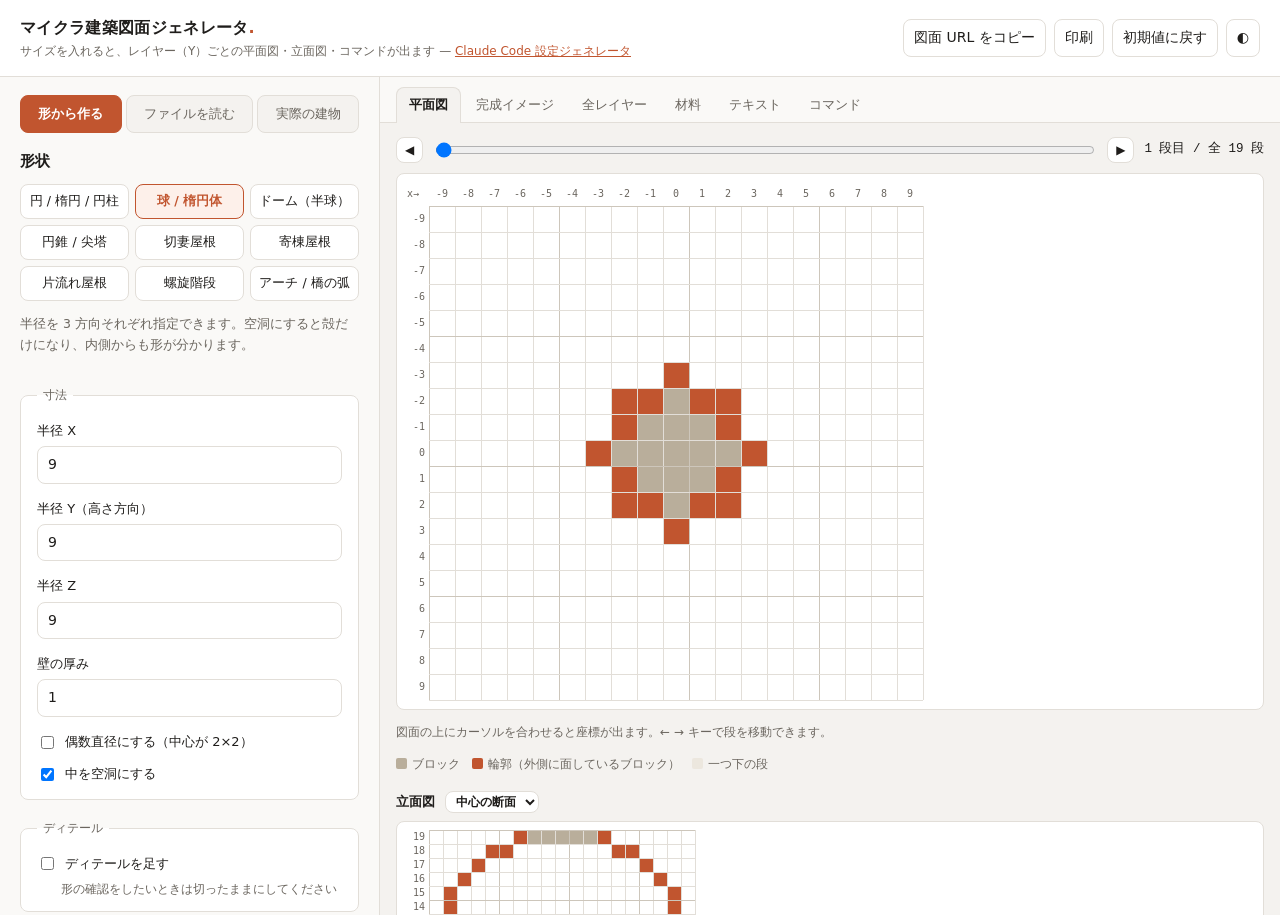
==== commit 98667e89: "feat(minecraft): 建築をリアルにする（素材の混ぜ・反り屋根・玉ねぎドーム・格子） 生成した建物が「いかにも生成物」に見える原因は 2 つあった。 壁一面が同じブロックであること、形が直" ====
--- a/app/minecraft/index.html
+++ b/app/minecraft/index.html
@@ -433,6 +433,11 @@
       <div id="params"></div>
     </fieldset>
 
+    <fieldset id="fs-detail">
+      <legend>ディテール</legend>
+      <div id="detail-opts"></div>
+    </fieldset>
+
     <fieldset id="fs-blocks">
       <legend>コマンド出力に使うブロック</legend>
       <div id="blocks"></div>
@@ -477,18 +482,33 @@
 
     <div class="tabpanel" id="tab-iso">
       <div class="planbar">
-        <button class="mini" id="iso-left" title="左に回す">◀ 回す</button>
-        <button class="mini" id="iso-right" title="右に回す">回す ▶</button>
+        <label class="iso-ctl">左右
+          <input type="range" id="iso-yaw" min="0" max="359" value="45">
+        </label>
+        <label class="iso-ctl">上下
+          <input type="range" id="iso-pitch" min="-89" max="89" value="30">
+        </label>
         <label class="iso-ctl">積み上げ
           <input type="range" id="iso-height" min="1" max="1" value="1">
         </label>
         <label class="iso-ctl">大きさ
-          <input type="range" id="iso-zoom" min="2" max="16" value="6">
+          <input type="range" id="iso-zoom" min="2" max="20" value="6">
         </label>
+      </div>
+      <div class="planbar">
+        <span class="iso-ctl">視点</span>
+        <button class="mini" data-view="45,30">斜め上</button>
+        <button class="mini" data-view="0,0">正面</button>
+        <button class="mini" data-view="90,0">横</button>
+        <button class="mini" data-view="0,89">真上</button>
+        <button class="mini" data-view="0,-60">下から</button>
+        <button class="mini" id="iso-spin">90° 回す</button>
+        <div class="spacer" style="flex:1"></div>
         <button class="mini" id="iso-png">PNG 保存</button>
       </div>
       <p class="readout" id="iso-status"></p>
-      <div class="canvaswrap"><canvas id="iso"></canvas></div>
+      <div class="canvaswrap"><canvas id="iso" style="cursor:grab; touch-action:none"></canvas></div>
+      <p class="hint">図の上をドラッグしても回せます。</p>
     </div>
 
     <div class="tabpanel" id="tab-sheet">
@@ -598,6 +618,10 @@
     bSource: "size",              // "size" = 寸法から / "landmark" = 有名建築から
     landmark: "taj_mahal",
     lmShell: false,
+    // ディテール（素材を混ぜる・外角に柱）。形状ジェネレータでは既定で切っておく
+    detailVariation: true,
+    detailCorners: true,
+    shapeDetail: false,
     lmScale: 0,                   // 0 なら建物ごとの既定スケールを使う
     lmQuery: "",
     // コマンド出力
@@ -609,9 +633,11 @@
 let state = defaultState();
 let layerIndex = 0;
 let elevMode = "section";
-let isoRot = 0;                 // 0〜3。90 度ずつ回す
+let isoYaw = 45;                // 左右の回転（度）
+let isoPitch = 30;              // 上下。+ が見下ろし、- が見上げ
 let isoHeight = 0;              // 0 なら全部（完成状態）
 let isoZoom = 6;
+let isoQuick = false;           // ドラッグ中は陰影を省いて軽くする
 let activeTab = "plan";
 
 /* ------------------------------------------------------------------
@@ -1362,6 +1388,167 @@
   return g;
 }
 
+/* ---------- ディテール ----------
+
+   壁一面が同じブロックだと、いかにも生成物という見た目になる。
+   実際に見栄えのする建築がやっていることのうち、図面として意味があるのは次の 2 つ。
+
+     1. 素材を混ぜる … 石レンガの壁に、ひび・苔・安山岩を少し混ぜる
+     2. 面を割る   … 外側の角に縦の柱を立てて、のっぺりした面を分ける
+
+   混ぜ方は位置から決まるハッシュで決めるので、同じ図面なら毎回同じ結果になる。
+   材料表もそのぶん現実的な内訳になる。 */
+
+/** ブロックごとの系統。[ブロック, 重み] の並び。合計は何でもよい */
+const BLOCK_FAMILIES = {
+  "minecraft:stone_bricks": [
+    ["minecraft:stone_bricks", 78], ["minecraft:cracked_stone_bricks", 11],
+    ["minecraft:mossy_stone_bricks", 7], ["minecraft:andesite", 4],
+  ],
+  "minecraft:stone": [
+    ["minecraft:stone", 82], ["minecraft:andesite", 11], ["minecraft:cobblestone", 7],
+  ],
+  "minecraft:cobblestone": [
+    ["minecraft:cobblestone", 82], ["minecraft:mossy_cobblestone", 11], ["minecraft:andesite", 7],
+  ],
+  "minecraft:deepslate_tiles": [
+    ["minecraft:deepslate_tiles", 80], ["minecraft:cracked_deepslate_tiles", 12],
+    ["minecraft:deepslate_bricks", 8],
+  ],
+  "minecraft:sandstone": [
+    ["minecraft:sandstone", 80], ["minecraft:cut_sandstone", 13], ["minecraft:smooth_sandstone", 7],
+  ],
+  "minecraft:smooth_sandstone": [
+    ["minecraft:smooth_sandstone", 82], ["minecraft:cut_sandstone", 12], ["minecraft:sandstone", 6],
+  ],
+  "minecraft:quartz_block": [
+    ["minecraft:quartz_block", 80], ["minecraft:smooth_quartz", 13], ["minecraft:quartz_bricks", 7],
+  ],
+  "minecraft:quartz_bricks": [
+    ["minecraft:quartz_bricks", 82], ["minecraft:quartz_block", 12], ["minecraft:smooth_quartz", 6],
+  ],
+  "minecraft:white_concrete": [
+    ["minecraft:white_concrete", 86], ["minecraft:smooth_quartz", 9], ["minecraft:bone_block", 5],
+  ],
+  // 木材は色差が大きいので、いちばん控えめにする。強く混ぜると屋根が斑に見える
+  "minecraft:oak_planks": [
+    ["minecraft:oak_planks", 88], ["minecraft:stripped_oak_wood", 12],
+  ],
+  "minecraft:spruce_planks": [
+    ["minecraft:spruce_planks", 88], ["minecraft:stripped_spruce_wood", 12],
+  ],
+  "minecraft:dark_oak_planks": [
+    ["minecraft:dark_oak_planks", 88], ["minecraft:dark_oak_log", 12],
+  ],
+  "minecraft:stripped_spruce_wood": [
+    ["minecraft:stripped_spruce_wood", 88], ["minecraft:spruce_planks", 12],
+  ],
+  "minecraft:smooth_quartz": [
+    ["minecraft:smooth_quartz", 84], ["minecraft:quartz_block", 10], ["minecraft:quartz_bricks", 6],
+  ],
+  "minecraft:red_concrete": [
+    ["minecraft:red_concrete", 88], ["minecraft:red_terracotta", 12],
+  ],
+  "minecraft:iron_block": [
+    ["minecraft:iron_block", 84], ["minecraft:light_gray_concrete", 16],
+  ],
+  "minecraft:red_sandstone": [
+    ["minecraft:red_sandstone", 80], ["minecraft:cut_red_sandstone", 13],
+    ["minecraft:smooth_red_sandstone", 7],
+  ],
+};
+
+/** 外角に立てる柱。系統ごとに、少し締まって見えるブロックを選ぶ */
+const CORNER_BLOCKS = {
+  "minecraft:stone_bricks": "minecraft:chiseled_stone_bricks",
+  "minecraft:stone": "minecraft:stone_bricks",
+  "minecraft:cobblestone": "minecraft:stone_bricks",
+  "minecraft:sandstone": "minecraft:chiseled_sandstone",
+  "minecraft:smooth_sandstone": "minecraft:chiseled_sandstone",
+  "minecraft:quartz_block": "minecraft:quartz_pillar",
+  "minecraft:quartz_bricks": "minecraft:quartz_pillar",
+  "minecraft:smooth_quartz": "minecraft:quartz_pillar",
+  "minecraft:white_concrete": "minecraft:quartz_pillar",
+  "minecraft:oak_planks": "minecraft:oak_log",
+  "minecraft:spruce_planks": "minecraft:spruce_log",
+  "minecraft:dark_oak_planks": "minecraft:dark_oak_log",
+  "minecraft:stripped_spruce_wood": "minecraft:spruce_log",
+  "minecraft:deepslate_tiles": "minecraft:chiseled_deepslate",
+  "minecraft:red_concrete": "minecraft:red_terracotta",
+};
+
+/** 位置から決まる 0〜1 の値。乱数を使わないので、同じ図面なら毎回同じ結果になる */
+function hash3(x, y, z) {
+  let h = (x * 374761393 + y * 668265263 + z * 2147483647) >>> 0;
+  h = (h ^ (h >>> 13)) >>> 0;
+  h = Math.imul(h, 1274126177) >>> 0;
+  return ((h ^ (h >>> 16)) >>> 0) / 4294967296;
+}
+
+/** その位置で使うブロックを、系統から選ぶ */
+function variantFor(id, x, y, z) {
+  const fam = BLOCK_FAMILIES[id];
+  if (!fam) return id;
+  let total = 0;
+  for (const e of fam) total += e[1];
+  let r = hash3(x, y, z) * total;
+  for (const e of fam) { r -= e[1]; if (r <= 0) return e[0]; }
+  return id;
+}
+
+/**
+ * 図面にディテールを足した、新しいグリッドを返す。元のグリッドは変えない。
+ * opts.variation … 素材を混ぜる
+ * opts.corners   … 外側の角に縦の柱を立てる
+ * 角の判定は「水平の 4 近傍のうち、直交する 2 方向が空いている」。
+ * 箱でも塔でも同じ考え方で拾える。
+ */
+function detailGrid(g, opts) {
+  const o = opts || {};
+  if (!o.variation && !o.corners) return g;
+
+  const out = makeGrid(g.sx, g.sy, g.sz, null);
+  out.source = g.source;
+  out.title = g.title;
+  out.labelX0 = g.labelX0;
+  out.labelZ0 = g.labelZ0;
+  if (g.landmark) { out.landmark = g.landmark; out.scale = g.scale; }
+
+  const at = (x, y, z) => (x < 0 || y < 0 || z < 0 || x >= g.sx || y >= g.sy || z >= g.sz)
+    ? 0 : g.layers[y][z * g.sx + x];
+
+  for (let y = 0; y < g.sy; y++) {
+    for (let z = 0; z < g.sz; z++) {
+      for (let x = 0; x < g.sx; x++) {
+        const idx = at(x, y, z);
+        if (!idx) continue;
+        const e = g.palette[idx];
+        // 階段や柱など、意味のあるブロックは触らない
+        if (e.kind === K.STAIR || e.kind === K.PILLAR || e.kind === K.CORNER) {
+          out.layers[y][z * g.sx + x] = paletteIndex(out, e);
+          continue;
+        }
+
+        let id = e.id;
+        const west = at(x - 1, y, z), east = at(x + 1, y, z);
+        const north = at(x, y, z - 1), south = at(x, y, z + 1);
+        const xOpen = !west || !east, zOpen = !north || !south;
+        const tall = at(x, y - 1, z) || at(x, y + 1, z);
+
+        if (o.corners && xOpen && zOpen && tall && CORNER_BLOCKS[id]) {
+          id = CORNER_BLOCKS[id];                      // 外側の角 → 縦の柱
+        } else if (o.variation) {
+          id = variantFor(id, x, y, z);
+        }
+        out.layers[y][z * g.sx + x] = id === e.id
+          ? paletteIndex(out, e)
+          : paletteIndex(out, { id, props: e.props, kind: e.kind, dir: e.dir });
+      }
+    }
+  }
+  return out;
+}
+
 /* ---------- 有名建築のプリセット ----------
 
    世界遺産などの有名な建物を、既存の部品（箱・台形・四角錐・円柱・ドーム・
@@ -1449,6 +1636,165 @@
   return buildHip(Object.assign(partSt(st, block, stairBlock), {
     width: w, depth: d, run: Math.max(1, run || 1), stairs: true,
   }));
+}
+
+/**
+ * 反り屋根。和風建築の屋根は、軒に向かってゆるく反る（下ほど勾配が寝る）。
+ * 直線の寄棟だとその感じが出ないので、内側へ入る量を曲線にする。
+ *   inset(y) = half * (1 - (1 - y/H)^p)   p > 1 で、下ほど大きく入る＝下ほど勾配が寝る
+ * さらに軒先の四隅を 1 段持ち上げて、反り上がった隅木に見えるようにする。
+ */
+function pSweptRoof(st, block, stairBlock, w, d, run, o) {
+  const opt = o || {};
+  const W = Math.max(3, w), D = Math.max(3, d);
+  const half = Math.floor(Math.min(W, D) / 2);
+  const H = Math.max(2, Math.ceil(half / Math.max(1, run)));
+  const power = opt.power || 1.7;
+
+  const g = makeGrid(W, H + 1, D, partSt(st, block, stairBlock));
+  const idx = paletteIndex(g, { id: g.blocks.block, props: {}, kind: K.BLOCK, dir: DIR.NONE });
+  const cornerIdx = paletteIndex(g, { id: g.blocks.block, props: {}, kind: K.CORNER, dir: DIR.NONE });
+  const stairIdx = (dir) => paletteIndex(g, {
+    id: g.blocks.stairBlock, props: { facing: DIR_NAME[dir] }, kind: K.STAIR, dir,
+  });
+
+  const insetAt = (y) => Math.min(half, Math.round(half * (1 - Math.pow(1 - y / H, power))));
+
+  for (let y = 0; y <= H; y++) {
+    const a = insetAt(y);
+    const b = y === H ? half : Math.max(a, insetAt(y + 1) - 1);
+    for (let z = 0; z < D; z++) {
+      for (let x = 0; x < W; x++) {
+        const dw = x, de = W - 1 - x, dn = z, ds = D - 1 - z;
+        const m = Math.min(dw, de, dn, ds);
+        if (m < a || m > b) continue;
+        const xHit = dw === m || de === m;
+        const zHit = dn === m || ds === m;
+        if (xHit && zHit) {
+          g.layers[y][z * W + x] = cornerIdx;
+        } else if ((dw === m && de === m) || (dn === m && ds === m)) {
+          g.layers[y][z * W + x] = idx;
+        } else {
+          const dir = dw === m ? DIR.EAST : de === m ? DIR.WEST : dn === m ? DIR.SOUTH : DIR.NORTH;
+          g.layers[y][z * W + x] = m === b ? stairIdx(dir) : idx;
+        }
+      }
+    }
+  }
+
+  // 軒先の四隅を持ち上げる。ここが反り屋根の見た目をいちばん決める
+  if (opt.upturn !== false && H >= 2) {
+    for (const [cx, cz] of [[0, 0], [W - 1, 0], [0, D - 1], [W - 1, D - 1]]) {
+      const dx = cx === 0 ? 1 : -1, dz = cz === 0 ? 1 : -1;
+      g.layers[0][cz * W + cx] = 0;
+      g.layers[1][cz * W + cx] = cornerIdx;
+      if (!g.layers[1][cz * W + (cx + dx)]) g.layers[1][cz * W + (cx + dx)] = cornerIdx;
+      if (!g.layers[1][(cz + dz) * W + cx]) g.layers[1][(cz + dz) * W + cx] = cornerIdx;
+    }
+  }
+  return g;
+}
+
+/**
+ * 玉ねぎドーム。半球だとタージ・マハルらしくならない。
+ * 首がすこし締まってから膨らみ、上で細く尖る形を、制御点で作る。
+ */
+const ONION_PROFILE = [
+  [0, 0.86], [0.16, 1.0], [0.34, 0.97], [0.52, 0.84],
+  [0.68, 0.64], [0.82, 0.42], [0.92, 0.24], [1, 0.08],
+];
+
+function onionRadius(t) {
+  const c = ONION_PROFILE;
+  const u = Math.max(0, Math.min(1, t));
+  for (let i = 1; i < c.length; i++) {
+    if (u <= c[i][0]) {
+      const t0 = c[i - 1][0], r0 = c[i - 1][1], t1 = c[i][0], r1 = c[i][1];
+      const f = t1 === t0 ? 0 : (u - t0) / (t1 - t0);
+      return r0 + (r1 - r0) * f;
+    }
+  }
+  return c[c.length - 1][1];
+}
+
+function pOnionDome(st, block, r, h, o) {
+  const opt = o || {};
+  const R = Math.max(1, r), H = Math.max(2, h);
+  const n = 2 * R + 1;
+  const g = makeGrid(n, H, n, partSt(st, block));
+  const idx = paletteIndex(g, { id: g.blocks.block, props: {}, kind: K.BLOCK, dir: DIR.NONE });
+  const c = (n - 1) / 2;
+  for (let y = 0; y < H; y++) {
+    const ax = Math.max(0.5, onionRadius(y / (H - 1)) * R + 0.5);
+    const inner = opt.hollow ? Math.max(0, ax - Math.max(1, opt.wall || 1)) : 0;
+    for (let z = 0; z < n; z++) {
+      for (let x = 0; x < n; x++) {
+        const dx = (x - c) / ax, dz = (z - c) / ax;
+        if (dx * dx + dz * dz > 1) continue;
+        if (inner > 0) {
+          const ix = (x - c) / inner, iz = (z - c) / inner;
+          if (ix * ix + iz * iz <= 1) continue;
+        }
+        g.layers[y][z * n + x] = idx;
+      }
+    }
+  }
+  return g;
+}
+
+/** 2 点を結ぶ線にブロックを置く。鉄塔の筋交いに使う */
+function lineBlocks(g, idx, x0, y0, z0, x1, y1, z1) {
+  const steps = Math.max(Math.abs(x1 - x0), Math.abs(y1 - y0), Math.abs(z1 - z0));
+  for (let i = 0; i <= steps; i++) {
+    const t = steps === 0 ? 0 : i / steps;
+    gSetIdx(g,
+      Math.round(x0 + (x1 - x0) * t),
+      Math.round(y0 + (y1 - y0) * t),
+      Math.round(z0 + (z1 - z0) * t), idx);
+  }
+}
+
+/**
+ * 鉄塔の脚と筋交い。柱 4 本だけだと、ただの棒にしか見えない。
+ * legAt(y) は、その高さでの脚の位置（中心からの距離）を返す関数。
+ */
+function pLattice(st, block, H, legAt, o) {
+  const opt = o || {};
+  const half0 = Math.max(1, legAt(0));
+  const n = 2 * half0 + 1;
+  const g = makeGrid(n, Math.max(2, H), n, partSt(st, block));
+  const c = half0;
+  const idx = paletteIndex(g, { id: g.blocks.block, props: {}, kind: K.BLOCK, dir: DIR.NONE });
+  const legW = Math.max(1, opt.legW || 1);
+
+  const corners = (y) => {
+    const h = Math.max(0, legAt(y));
+    return [[c - h, c - h], [c + h, c - h], [c - h, c + h], [c + h, c + h]];
+  };
+
+  for (let y = 0; y < g.sy; y++) {
+    for (const pt of corners(y)) {
+      for (let ax = 0; ax < legW; ax++) {
+        for (let az = 0; az < legW; az++) {
+          gSetIdx(g, pt[0] + ax - (legW >> 1), y, pt[1] + az - (legW >> 1), idx);
+        }
+      }
+    }
+  }
+
+  // 筋交い。隣り合う脚のあいだに X を入れ、その高さに水平の帯を回す
+  const band = Math.max(3, opt.band || Math.round(g.sy / 8));
+  for (let y0 = 0; y0 + band < g.sy; y0 += band) {
+    const y1 = y0 + band;
+    const a = corners(y0), b = corners(y1);
+    for (const pair of [[0, 1], [1, 3], [3, 2], [2, 0]]) {
+      const i = pair[0], j = pair[1];
+      lineBlocks(g, idx, a[i][0], y0, a[i][1], b[j][0], y1, b[j][1]);
+      lineBlocks(g, idx, a[j][0], y0, a[j][1], b[i][0], y1, b[i][1]);
+      lineBlocks(g, idx, b[i][0], y1, b[i][1], b[j][0], y1, b[j][1]);
+    }
+  }
+  return g;
 }
 
 /**
@@ -1564,9 +1910,9 @@
         const th = Math.max(2, c.m(3));
         out.push(mid(pBox(c.st, "minecraft:white_concrete", w, th, d, { hollow: true, wall: 1 }), y));
         y += th;
-        // 城の屋根は幅のわりに低い。勾配 3（3 ブロック内側へ入って 1 段上がる）
-        const roof = pHipRoof(c.st, "minecraft:deepslate_tiles", "minecraft:deepslate_tile_stairs",
-          w + 4, d + 4, 3);
+        // 城の屋根は幅のわりに低く、軒に向かって反る
+        const roof = pSweptRoof(c.st, "minecraft:deepslate_tiles", "minecraft:deepslate_tile_stairs",
+          w + 4, d + 4, 3, { power: 1.6 });
         out.push(mid(roof, y));
         y += Math.max(1, roof.sy - 1);
         w = Math.max(3, w - c.m(2.5)); d = Math.max(3, d - c.m(2.5));
@@ -1588,8 +1934,9 @@
         out.push(mid(pBox(c.st, "minecraft:stripped_spruce_wood", w, th, w, { hollow: true, wall: 1 }), y));
         y += th;
         const eaves = w + c.m(3);
-        // 塔の屋根は深い軒。低く広く出すため勾配 2
-        const roof = pHipRoof(c.st, "minecraft:dark_oak_planks", "minecraft:dark_oak_stairs", eaves, eaves, 2);
+        // 塔の屋根は深い軒で、隅がはっきり反り上がる
+        const roof = pSweptRoof(c.st, "minecraft:dark_oak_planks", "minecraft:dark_oak_stairs",
+          eaves, eaves, 2, { power: 1.9 });
         out.push(mid(roof, y));
         y += Math.max(1, roof.sy - 1);
         w = Math.max(3, w - Math.max(1, c.m(0.8)));
@@ -1639,14 +1986,19 @@
       const w = c.m(57), d = c.m(50);
       out.push(mid(pBox(c.st, "minecraft:stone_bricks", w + c.m(3), Math.max(1, c.m(2)), d + c.m(3)), 0));
       let y = Math.max(1, c.m(2));
-      out.push(mid(pBox(c.st, "minecraft:spruce_planks", w, c.m(12), d, { hollow: true, wall: 1 }), y));
-      y += c.m(12);
-      const lower = pHipRoof(c.st, "minecraft:dark_oak_planks", "minecraft:dark_oak_stairs", w + c.m(4), d + c.m(4), 2);
-      out.push(mid(lower, y));                            // 裳階
-      y += Math.max(2, Math.round(lower.sy * 0.35));
-      out.push(mid(pBox(c.st, "minecraft:spruce_planks", w - c.m(8), c.m(8), d - c.m(8), { hollow: true, wall: 1 }), y));
-      y += c.m(8);
-      out.push(mid(pHipRoof(c.st, "minecraft:dark_oak_planks", "minecraft:dark_oak_stairs", w, d, 1), y));
+      // 身舎。実物は柱が高いので、屋根に負けないだけの高さを取る
+      out.push(mid(pBox(c.st, "minecraft:spruce_planks", w, c.m(20), d, { hollow: true, wall: 1 }), y));
+      y += c.m(20);
+      // 裳階（下屋根）。ぐるりと回る庇なので、浅く短く
+      const lower = pSweptRoof(c.st, "minecraft:dark_oak_planks", "minecraft:dark_oak_stairs",
+        w + c.m(4), d + c.m(4), 4, { power: 1.6 });
+      out.push(mid(lower, y));
+      y += Math.max(2, Math.round(lower.sy * 0.4));
+      out.push(mid(pBox(c.st, "minecraft:spruce_planks", w - c.m(6), c.m(7), d - c.m(6), { hollow: true, wall: 1 }), y));
+      y += c.m(7);
+      // 大屋根。勾配 3 で、幅のわりに高くなりすぎないようにする
+      out.push(mid(pSweptRoof(c.st, "minecraft:dark_oak_planks", "minecraft:dark_oak_stairs",
+        w, d, 3, { power: 1.7 }), y));
       return out;
     },
   },
@@ -1658,7 +2010,10 @@
     parts: (c) => {
       const out = [];
       const plinth = c.m(95), body = c.m(57);
-      out.push(mid(pBox(c.st, "minecraft:quartz_bricks", plinth, Math.max(1, c.m(6)), plinth), 0));
+      // いちばん下は赤砂岩。白一色だと立体が読めないうえ、実物も基壇まわりは赤砂岩
+      out.push(mid(pBox(c.st, "minecraft:red_sandstone", plinth, Math.max(1, c.m(3)), plinth), 0));
+      out.push(mid(pBox(c.st, "minecraft:quartz_bricks", plinth - c.m(4), Math.max(1, c.m(3)),
+        plinth - c.m(4)), Math.max(1, c.m(3))));
       let y = Math.max(1, c.m(6));
       out.push(mid(pBox(c.st, "minecraft:quartz_block", body, c.m(34), body, { hollow: true, wall: 2 }), y));
       // 四面の大アーチをくり抜く
@@ -1673,8 +2028,9 @@
       const drumR = Math.max(2, Math.round(c.m(17) / 2));
       out.push(mid(pColumn(c.st, "minecraft:quartz_block", drumR, c.m(9)), y));
       y += c.m(9);
-      out.push(mid(pDome(c.st, "minecraft:quartz_block", drumR, Math.round(drumR * 1.6)), y));
-      const domeTop = y + Math.round(drumR * 1.6);
+      const domeH = Math.round(drumR * 2.1);
+      out.push(mid(pOnionDome(c.st, "minecraft:quartz_block", drumR, domeH), y));
+      const domeTop = y + domeH;
       out.push(mid(pColumn(c.st, "minecraft:gold_block", 0, Math.max(2, c.m(5))), domeTop));
       // 四隅の小ドーム
       const off = Math.floor(body / 2) - c.m(9);
@@ -1683,7 +2039,8 @@
           const r = Math.max(2, Math.round(c.m(7) / 2));
           const base = Math.max(1, c.m(6)) + c.m(34) + 1;
           out.push(mid(pColumn(c.st, "minecraft:quartz_block", r, c.m(4)), base, sx, sz));
-          out.push(mid(pDome(c.st, "minecraft:quartz_block", r, r), base + c.m(4), sx, sz));
+          out.push(mid(pOnionDome(c.st, "minecraft:quartz_block", r, Math.max(3, Math.round(r * 2))),
+            base + c.m(4), sx, sz));
         }
       }
       // 四本のミナレット
@@ -1692,7 +2049,8 @@
         for (const sz of [-mo, mo]) {
           const r = Math.max(1, Math.round(c.m(4) / 2));
           out.push(mid(pColumn(c.st, "minecraft:quartz_block", r, c.m(41)), Math.max(1, c.m(6)), sx, sz));
-          out.push(mid(pDome(c.st, "minecraft:quartz_block", r + 1, r + 1), Math.max(1, c.m(6)) + c.m(41), sx, sz));
+          out.push(mid(pOnionDome(c.st, "minecraft:quartz_block", r + 1, Math.max(3, (r + 1) * 2)),
+            Math.max(1, c.m(6)) + c.m(41), sx, sz));
         }
       }
       return out;
@@ -1756,20 +2114,12 @@
     parts: (c) => {
       const out = [];
       const H = c.m(330), half0 = Math.round(c.m(125) / 2), legW = Math.max(1, c.m(6));
-      // 脚。上に行くほど内側へ寄る（実物の曲線に近づけて 2 乗で寄せる）
-      const steps = Math.max(8, Math.round(H));
-      for (let i = 0; i < steps; i++) {
-        const t = i / (steps - 1);
-        const off = Math.round(half0 * Math.pow(1 - t, 2));
-        if (off <= 0) break;
-        for (const sx of [-off, off]) {
-          for (const sz of [-off, off]) {
-            out.push(mid(pBox(c.st, "minecraft:iron_block", legW, 1, legW), i, sx, sz));
-          }
-        }
-      }
-      // 塔身（脚が集まったあと）と展望台
       const shaftFrom = Math.round(H * 0.55);
+      // 脚は上に行くほど内側へ寄る（実物の曲線に近づけて 2 乗で寄せる）。
+      // 柱 4 本だけだと棒に見えるので、筋交いを入れて格子にする
+      const legAt = (y) => Math.max(1, Math.round(half0 * Math.pow(1 - y / H, 2)));
+      out.push(mid(pLattice(c.st, "minecraft:iron_block", shaftFrom, legAt,
+        { legW, band: Math.max(4, Math.round(H / 14)) }), 0));
       out.push(mid(pBox(c.st, "minecraft:iron_block", Math.max(3, c.m(20)), H - shaftFrom, Math.max(3, c.m(20)),
         { hollow: true, wall: 1 }), shaftFrom));
       for (const [hm, wm] of [[57, 65], [115, 40], [276, 20]]) {
@@ -1788,18 +2138,16 @@
     parts: (c) => {
       const out = [];
       const H = c.m(333), half0 = Math.round(c.m(88) / 2), legW = Math.max(1, c.m(5));
-      const band = Math.max(2, Math.round(H / 14));
-      const steps = Math.max(8, Math.round(H));
-      for (let i = 0; i < steps; i++) {
-        const t = i / (steps - 1);
-        const off = Math.round(half0 * Math.pow(1 - t, 1.6));
-        if (off <= 0) break;
-        const block = Math.floor(i / band) % 2 === 0 ? "minecraft:red_concrete" : "minecraft:white_concrete";
-        for (const sx of [-off, off]) {
-          for (const sz of [-off, off]) out.push(mid(pBox(c.st, block, legW, 1, legW), i, sx, sz));
-        }
-      }
+      const band = Math.max(3, Math.round(H / 14));
       const shaftFrom = Math.round(H * 0.45);
+      const legAt = (y) => Math.max(1, Math.round(half0 * Math.pow(1 - y / H, 1.6)));
+      // 赤と白の塗り分けは、格子を帯ごとに 2 本に分けて重ねることで出す
+      for (let i = 0; i * band < shaftFrom; i++) {
+        const y0 = i * band, h = Math.min(band, shaftFrom - y0);
+        if (h < 2) break;
+        const block = i % 2 === 0 ? "minecraft:red_concrete" : "minecraft:white_concrete";
+        out.push(mid(pLattice(c.st, block, h, (y) => legAt(y0 + y), { legW, band: Math.max(3, h - 1) }), y0));
+      }
       out.push(mid(pBox(c.st, "minecraft:red_concrete", Math.max(3, c.m(14)), H - shaftFrom, Math.max(3, c.m(14)),
         { hollow: true, wall: 1 }), shaftFrom));
       out.push(mid(pBox(c.st, "minecraft:white_concrete", c.m(24), Math.max(2, c.m(9)), c.m(24),
@@ -1833,7 +2181,12 @@
         }
       }
       out.push(carve(mid(rotated, 0)));
-      // 屋根の縁取り
+      // 基壇・軒蛇腹・アティック。のっぺりした壁のままだと石の塊にしか見えない
+      out.push(mid(pBox(c.st, "minecraft:cut_sandstone", w + 2, Math.max(1, c.m(2)), d + 2), 0));
+      const corniceY = h - Math.max(2, c.m(6));
+      out.push(mid(pBox(c.st, "minecraft:cut_sandstone", w + 2, Math.max(1, c.m(2)), d + 2), corniceY));
+      out.push(mid(pBox(c.st, "minecraft:smooth_sandstone", w - c.m(2), Math.max(1, c.m(3)),
+        d - c.m(2)), corniceY + Math.max(1, c.m(2))));
       out.push(mid(pBox(c.st, "minecraft:sandstone", w + 2, Math.max(1, c.m(2)), d + 2), h));
       return out;
     },
@@ -1919,16 +2272,27 @@
 let repoBusy = false;
 let currentPath = "";
 
+/** ディテールを足すかどうか。形から作るときは、素の形が見たいので既定で切る */
+function detailOptions(st) {
+  if (st.mode === "import") return null;                     // 読み込んだものは触らない
+  if (st.mode === "shape" && !st.shapeDetail) return null;
+  return { variation: st.detailVariation, corners: st.detailCorners };
+}
+
 function build(st) {
   if (st.mode === "import") {
     // 読み込み前は空のグリッドを返す。描画側は「まだ無い」として扱える
     return loadedGrid || makeGrid(1, 1, 1, st);
   }
+  let g;
   if (st.mode === "building") {
-    return st.bSource === "landmark" ? buildLandmark(st) : buildBuilding(st);
-  }
-  const shape = SHAPES[st.shape] ? st.shape : "sphere";
-  return SHAPES[shape].build(st);
+    g = st.bSource === "landmark" ? buildLandmark(st) : buildBuilding(st);
+  } else {
+    const shape = SHAPES[st.shape] ? st.shape : "sphere";
+    g = SHAPES[shape].build(st);
+  }
+  const detail = detailOptions(st);
+  return detail ? detailGrid(g, detail) : g;
 }
 
 /* ------------------------------------------------------------------
@@ -3101,6 +3465,38 @@
   }
 }
 
+/**
+ * ディテールの切り替え。形から作るときは素の形が見たいので、
+ * まとめて入り切りできる 1 つのスイッチを先に置く。
+ */
+function renderDetail() {
+  const wrap = $("#detail-opts");
+  wrap.textContent = "";
+  $("#fs-detail").hidden = state.mode === "import";
+  if (state.mode === "import") return;
+
+  const sw = (key, label, hint) => {
+    const id = "d-" + key;
+    const row = h("div", { class: "sw" }, [
+      h("input", {
+        type: "checkbox", id, checked: Boolean(state[key]),
+        onchange: (e) => { state[key] = e.target.checked; renderAll(); },
+      }),
+      h("label", { for: id, text: label }),
+    ]);
+    wrap.appendChild(row);
+    if (hint) wrap.appendChild(h("p", { class: "hint", style: "margin:-6px 0 8px 24px", text: hint }));
+  };
+
+  if (state.mode === "shape") {
+    sw("shapeDetail", "ディテールを足す",
+      "形の確認をしたいときは切ったままにしてください");
+    if (!state.shapeDetail) return;
+  }
+  sw("detailVariation", "素材を混ぜる", "石レンガにひび・苔を少し混ぜます。材料表にも反映されます");
+  sw("detailCorners", "外角に柱を立てる", "のっぺりした壁面を、角の柱で分けます");
+}
+
 function renderBlocks() {
   const wrap = $("#blocks");
   wrap.textContent = "";
@@ -3174,7 +3570,8 @@
   obsidian: "#120f1c", crying_obsidian: "#1f0f3b", bedrock: "#565656",
   dirt: "#87613f", coarse_dirt: "#7b5a3a", rooted_dirt: "#916b4e",
   grass_block: "#7bb33a", podzol: "#5b3d1f", mycelium: "#6f6265",
-  sand: "#dbd3a0", red_sand: "#b0561e", sandstone: "#d9d2a5", red_sandstone: "#b0561e",
+  sand: "#dbd3a0", red_sand: "#b0561e", sandstone: "#d9d2a5", red_sandstone: "#a8552a",
+  cut_red_sandstone: "#a8552a", smooth_red_sandstone: "#ad5a2e",
   gravel: "#84807f", clay: "#a0a7b4", terracotta: "#985e43",
   snow_block: "#f0fafa", ice: "#7ea9f7", packed_ice: "#7ba4f7", blue_ice: "#74a7fa",
   glass: "#adcfe0", glass_pane: "#adcfe0", tinted_glass: "#3a3540",
@@ -3194,6 +3591,12 @@
   repeater: "#b6b0aa", comparator: "#b6b0aa", target: "#ded3c8", lever: "#8b6c43",
   note_block: "#6b4b2c", tnt: "#c8402c", slime_block: "#77c25a", honey_block: "#f9a824",
   rail: "#9a8b6e", powered_rail: "#c6902b", detector_rail: "#a08a6a", activator_rail: "#8a6a52",
+  iron_bars: "#8d8d8d", chain: "#4a4a52", light_gray_concrete: "#9d9d97",
+  bone_block: "#e5e0d1", chiseled_stone_bricks: "#787878", cracked_stone_bricks: "#767470",
+  chiseled_sandstone: "#d5cea2", cut_sandstone: "#d9d2a5", chiseled_deepslate: "#3f3f43",
+  cracked_deepslate_tiles: "#454547", deepslate_tile_stairs: "#474749", quartz_stairs: "#eae5dd",
+  red_terracotta: "#8f3d31", oak_log: "#9a7b4f", spruce_log: "#5b452a", dark_oak_log: "#3b2a17",
+  stripped_oak_wood: "#b89465",
   torch: "#f2c86e", lantern: "#f0b05a", soul_lantern: "#4fd1c0", campfire: "#c8752c",
   ladder: "#8b6c43", scaffolding: "#c8a86a", string: "#d5d5d5", tripwire: "#d5d5d5",
   cobweb: "#e4e9ea", vine: "#4e7a2b", moss_block: "#5b7a34", sculk: "#0f2b31",
@@ -3253,63 +3656,180 @@
   return col;
 }
 
-/* ---------- 完成イメージ（等角投影） ----------
-
-   平面図と立面図だけだと、積み上がった姿が分からない。
-   3D ライブラリは使わず（ビルド不要・依存なしを崩さないため）、
-   キャンバスに等角投影で立方体を描く。
-
-   カメラは +X +Z +Y の角から見下ろす向き。だから
-     ・奥から手前（rx + rz + y の昇順）に描けば前後関係が正しくなる
-     ・+X / +Z / +Y のどれかが空いているブロックだけが見える
-   この 2 つで、内部に埋まったブロックは最初から描かずに済む。 */
-
-/** 回した後の座標から、元の座標に戻す */
-function invRot(rot, rx, rz, sx, sz) {
-  switch (rot & 3) {
-    case 1: return [rz, sz - 1 - rx];
-    case 2: return [sx - 1 - rx, sz - 1 - rz];
-    case 3: return [sx - 1 - rz, rx];
-    default: return [rx, rz];
-  }
-}
+/* ---------- 完成イメージ（3D ビュー） ----------
+
+   積み上がった姿を、好きな向きから見られるようにする。
+   3D ライブラリは使わない（ビルド不要・依存なしを崩さないため）。
+   やっていることは次の 3 つだけ。
+
+     1. 面の露出を先に求める（隣が埋まっている面は、どの向きからも見えない）
+     2. カメラの向き（左右の回転 yaw と、見下ろし／見上げ pitch）で座標を回し、
+        正射影で平面に落とす。図面なので遠近はつけない
+     3. 奥から手前へ、法線がこちらを向いている面だけを塗る
+
+   面の露出はカメラに依存しないので、図面ごとに 1 回だけ計算して使い回す。 */
+
+/** 面の向き。順に +X（東）/ -X / +Y（上）/ -Y / +Z（南）/ -Z */
+const FACES = [
+  { n: [1, 0, 0], d: [1, 0, 0], bit: 1 },
+  { n: [-1, 0, 0], d: [-1, 0, 0], bit: 2 },
+  { n: [0, 1, 0], d: [0, 1, 0], bit: 4 },
+  { n: [0, -1, 0], d: [0, -1, 0], bit: 8 },
+  { n: [0, 0, 1], d: [0, 0, 1], bit: 16 },
+  { n: [0, 0, -1], d: [0, 0, -1], bit: 32 },
+];
+
+/** 立方体の 8 頂点（中心を原点とした ±0.5） */
+const CUBE_CORNERS = [
+  [-0.5, -0.5, -0.5], [0.5, -0.5, -0.5], [0.5, 0.5, -0.5], [-0.5, 0.5, -0.5],
+  [-0.5, -0.5, 0.5], [0.5, -0.5, 0.5], [0.5, 0.5, 0.5], [-0.5, 0.5, 0.5],
+];
+/** 各面を作る頂点の並び（外から見て反時計回り） */
+const FACE_CORNERS = [
+  [1, 5, 6, 2],   // +X
+  [4, 0, 3, 7],   // -X
+  [3, 2, 6, 7],   // +Y
+  [4, 5, 1, 0],   // -Y
+  [5, 4, 7, 6],   // +Z
+  [0, 1, 2, 3],   // -Z
+];
 
 /**
- * 見えるブロックだけを、奥から手前の順で返す。
- * maxY を指定すると、そこまで積んだ状態になる（途中経過を見るため）。
+ * 露出している面のビットマスクを、図面全体ぶん作る。
+ * maxY を指定すると、そこで切った上面も露出として扱う（途中まで積んだ状態）。
  */
-function isoCells(g, rot, maxY) {
-  const swap = (rot & 1) === 1;
-  const W = swap ? g.sz : g.sx;
-  const D = swap ? g.sx : g.sz;
+function surfaceMask(g, maxY) {
   const H = Math.max(1, Math.min(g.sy, maxY == null ? g.sy : maxY));
-
-  const get = (rx, rz, y) => {
-    if (rx < 0 || rz < 0 || y < 0 || rx >= W || rz >= D || y >= H) return 0;
-    const [x, z] = invRot(rot, rx, rz, g.sx, g.sz);
+  const at = (x, y, z) => {
+    if (x < 0 || y < 0 || z < 0 || x >= g.sx || y >= H || z >= g.sz) return 0;
     return g.layers[y][z * g.sx + x];
   };
-
-  const cells = [];
+  const masks = [];
+  let faces = 0;
   for (let y = 0; y < H; y++) {
-    for (let rz = 0; rz < D; rz++) {
-      for (let rx = 0; rx < W; rx++) {
-        const idx = get(rx, rz, y);
-        if (!idx) continue;
-        // 手前 3 方向がすべて埋まっていれば、このブロックは見えない
-        if (get(rx + 1, rz, y) && get(rx, rz + 1, y) && get(rx, rz, y + 1)) continue;
-        cells.push({ rx, rz, y, idx });
-      }
-    }
-  }
-  cells.sort((a, b) => (a.rx + a.rz + a.y) - (b.rx + b.rz + b.y));
-  return { cells, W, D, H };
+    const m = new Uint8Array(g.sx * g.sz);
+    for (let z = 0; z < g.sz; z++) {
+      for (let x = 0; x < g.sx; x++) {
+        if (!at(x, y, z)) continue;
+        let bits = 0;
+        for (const f of FACES) {
+          if (!at(x + f.d[0], y + f.d[1], z + f.d[2])) { bits |= f.bit; faces++; }
+        }
+        m[z * g.sx + x] = bits;
+      }
+    }
+    masks.push(m);
+  }
+  return { masks, H, faces };
+}
+
+/** yaw（左右）と pitch（上下）の回転。正射影なので、返した x/y をそのまま画面に使う */
+function makeCamera(yaw, pitch) {
+  const cy = Math.cos(yaw), sy = Math.sin(yaw);
+  const cp = Math.cos(pitch), sp = Math.sin(pitch);
+  // 先に Y 軸まわりに回してから、X 軸まわりに倒す
+  return (x, y, z) => {
+    const rx = x * cy - z * sy;
+    const rz = x * sy + z * cy;
+    return [rx, y * cp - rz * sp, y * sp + rz * cp];
+  };
+}
+
+const LIGHT = (() => {
+  const v = [0.4, 0.85, 0.3];
+  const len = Math.hypot(v[0], v[1], v[2]);
+  return v.map((c) => c / len);
+})();
+
+/**
+ * 3D ビューを描く。opts は { yaw, pitch, zoom, maxY, quick }。
+ * quick は操作中の簡易描画で、陰影の計算を省く。
+ */
+function draw3D(canvas, g, opts) {
+  const o = opts || {};
+  const zoom = Math.max(1, Math.min(24, o.zoom || 6));
+  const cam = makeCamera(o.yaw || 0, o.pitch || 0);
+  const { masks, H } = surfaceMask(g, o.maxY);
+
+  const cx = (g.sx - 1) / 2, cy = (H - 1) / 2, cz = (g.sz - 1) / 2;
+
+  // 見えている面を集める。法線がこちらを向いていないものは、この時点で捨てる
+  const camN = FACES.map((f) => cam(f.n[0], f.n[1], f.n[2]));
+  const shade = FACES.map((f, i) => {
+    const dot = f.n[0] * LIGHT[0] + f.n[1] * LIGHT[1] + f.n[2] * LIGHT[2];
+    return o.quick ? 0 : dot * 0.34;          // 上を向く面ほど明るく
+  });
+
+  const items = [];
+  for (let y = 0; y < H; y++) {
+    const m = masks[y];
+    for (let z = 0; z < g.sz; z++) {
+      for (let x = 0; x < g.sx; x++) {
+        const bits = m[z * g.sx + x];
+        if (!bits) continue;
+        const p = cam(x - cx, y - cy, z - cz);
+        items.push({ x, y, z, bits, px: p[0], py: p[1], depth: p[2] });
+      }
+    }
+  }
+  items.sort((a, b) => a.depth - b.depth);     // 奥から手前へ
+
+  // 画面に収まる位置を出す
+  let minX = Infinity, maxX = -Infinity, minY = Infinity, maxY2 = -Infinity;
+  for (const it of items) {
+    if (it.px < minX) minX = it.px;
+    if (it.px > maxX) maxX = it.px;
+    if (it.py < minY) minY = it.py;
+    if (it.py > maxY2) maxY2 = it.py;
+  }
+  if (!items.length) { minX = maxX = minY = maxY2 = 0; }
+
+  const pad = zoom * 2;
+  const width = Math.max(32, Math.round((maxX - minX + 2) * zoom) + pad * 2);
+  const height = Math.max(32, Math.round((maxY2 - minY + 2) * zoom) + pad * 2);
+  const dpr = Math.min(2, window.devicePixelRatio || 1);
+  canvas.width = Math.round(width * dpr);
+  canvas.height = Math.round(height * dpr);
+  canvas.style.width = width + "px";
+  canvas.style.height = height + "px";
+
+  const ctx = canvas.getContext("2d");
+  ctx.setTransform(dpr, 0, 0, dpr, 0, 0);
+  ctx.clearRect(0, 0, width, height);
+
+  const ox = pad - minX * zoom;
+  const oy = pad + maxY2 * zoom;               // 画面の y は下向きなので反転する
+  const project = (vx, vy, vz) => {
+    const p = cam(vx, vy, vz);
+    return [ox + p[0] * zoom, oy - p[1] * zoom];
+  };
+
+  let drawn = 0;
+  for (const it of items) {
+    const base = blockColor(g.palette[g.layers[it.y][it.z * g.sx + it.x]], g);
+    for (let fi = 0; fi < 6; fi++) {
+      if (!(it.bits & FACES[fi].bit)) continue;
+      if (camN[fi][2] <= 0.0001) continue;     // 裏を向いている面は描かない
+      const corners = FACE_CORNERS[fi];
+      ctx.beginPath();
+      for (let k = 0; k < 4; k++) {
+        const c = CUBE_CORNERS[corners[k]];
+        const pt = project(it.x - cx + c[0], it.y - cy + c[1], it.z - cz + c[2]);
+        if (k === 0) ctx.moveTo(pt[0], pt[1]); else ctx.lineTo(pt[0], pt[1]);
+      }
+      ctx.closePath();
+      ctx.fillStyle = shade[fi] ? shadeColor(base, shade[fi]) : base;
+      ctx.fill();
+      drawn++;
+    }
+  }
+  return { faces: drawn, blocks: items.length };
 }
 
 /** 色を明るく／暗くする。#rrggbb と hsl() のどちらでも扱えるようにしておく */
 const shadeCache = new Map();
 function shadeColor(color, amount) {
-  const key = color + "|" + amount;
+  const key = color + "|" + amount.toFixed(3);
   const hit = shadeCache.get(key);
   if (hit) return hit;
   let out = color;
@@ -3332,56 +3852,6 @@
   return out;
 }
 
-/** 立方体 1 個。上面・左面・右面の 3 枚を、明るさを変えて塗る */
-function drawCube(ctx, px, py, w2, h2, hh, color) {
-  ctx.fillStyle = shadeColor(color, 0.18);            // 上面
-  ctx.beginPath();
-  ctx.moveTo(px, py - h2); ctx.lineTo(px + w2, py); ctx.lineTo(px, py + h2); ctx.lineTo(px - w2, py);
-  ctx.closePath(); ctx.fill();
-
-  ctx.fillStyle = shadeColor(color, -0.18);           // 左面
-  ctx.beginPath();
-  ctx.moveTo(px - w2, py); ctx.lineTo(px, py + h2);
-  ctx.lineTo(px, py + h2 + hh); ctx.lineTo(px - w2, py + hh);
-  ctx.closePath(); ctx.fill();
-
-  ctx.fillStyle = shadeColor(color, -0.38);           // 右面
-  ctx.beginPath();
-  ctx.moveTo(px + w2, py); ctx.lineTo(px, py + h2);
-  ctx.lineTo(px, py + h2 + hh); ctx.lineTo(px + w2, py + hh);
-  ctx.closePath(); ctx.fill();
-}
-
-function drawIso(canvas, g, opts) {
-  const o = opts || {};
-  const tile = Math.max(2, Math.min(16, o.tile || 6));
-  const { cells, W, D, H } = isoCells(g, o.rot || 0, o.maxY);
-
-  const w2 = tile, h2 = tile / 2, hh = tile;
-  const pad = tile;
-  const width = (W + D) * w2 + pad * 2;
-  const height = H * hh + (W + D) * h2 + pad * 2;
-  const dpr = Math.min(2, window.devicePixelRatio || 1);
-
-  canvas.width = Math.round(width * dpr);
-  canvas.height = Math.round(height * dpr);
-  canvas.style.width = width + "px";
-  canvas.style.height = height + "px";
-  const ctx = canvas.getContext("2d");
-  ctx.setTransform(dpr, 0, 0, dpr, 0, 0);
-  ctx.clearRect(0, 0, width, height);
-
-  const ox = pad + D * w2;
-  const oy = pad + (H - 1) * hh + h2;
-  for (const c of cells) {
-    drawCube(ctx,
-      ox + (c.rx - c.rz) * w2,
-      oy + (c.rx + c.rz) * h2 - c.y * hh,
-      w2, h2, hh, blockColor(g.palette[c.idx], g));
-  }
-  return cells.length;
-}
-
 /** 平面図。cell はセルの一辺（px）、gutter は座標目盛りの帯 */
 function drawPlan(canvas, g, y, opts) {
   const o = opts || {};
@@ -3636,6 +4106,16 @@
   return Math.max(6, Math.min(26, Math.floor((avail - 24) / Math.max(g.sx, 1))));
 }
 
+/** 見ている向きを日本語にする。方角はマイクラの座標系（+X が東、+Z が南） */
+function viewLabel(yaw, pitch) {
+  if (pitch >= 80) return "真上から";
+  if (pitch <= -80) return "真下から";
+  const dirs = ["南から", "南西から", "西から", "北西から", "北から", "北東から", "東から", "南東から"];
+  const dir = dirs[Math.round(((yaw % 360) + 360) % 360 / 45) % 8];
+  const tilt = pitch > 15 ? "見下ろし" : (pitch < -15 ? "見上げ" : "水平");
+  return dir + "（" + tilt + "）";
+}
+
 function renderIso(g) {
   const hMax = Math.max(1, g.sy);
   if (!isoHeight || isoHeight > hMax) isoHeight = hMax;
@@ -3644,18 +4124,22 @@
   slider.max = String(hMax);
   slider.value = String(isoHeight);
   $("#iso-zoom").value = String(isoZoom);
-
-  // 大きいものは自動で小さめに描く（手で変えられる）
+  $("#iso-yaw").value = String(Math.round(((isoYaw % 360) + 360) % 360));
+  $("#iso-pitch").value = String(Math.round(isoPitch));
+
   const t0 = Date.now();
-  const drawn = drawIso($("#iso"), g, { rot: isoRot, maxY: isoHeight, tile: isoZoom });
+  const res = draw3D($("#iso"), g, {
+    yaw: isoYaw * Math.PI / 180,
+    pitch: isoPitch * Math.PI / 180,
+    zoom: isoZoom, maxY: isoHeight, quick: isoQuick,
+  });
   const took = Date.now() - t0;
 
-  const dirs = ["南東から", "南西から", "北西から", "北東から"];
   $("#iso-status").textContent =
-    dirs[isoRot & 3] + "見た図  /  " +
+    viewLabel(isoYaw, isoPitch) + "  /  " +
     (isoHeight >= hMax ? "完成状態" : isoHeight + " 段目まで積んだ状態") +
-    "  /  見えているブロック " + drawn.toLocaleString() +
-    "（全 " + countBlocks(g).toLocaleString() + "）" +
+    "  /  見えているブロック " + res.blocks.toLocaleString() +
+    "（全 " + countBlocks(g).toLocaleString() + "）  /  面 " + res.faces.toLocaleString() +
     (took > 400 ? "  /  描画 " + took + "ms。重いときは「大きさ」を下げてください" : "");
 }
 
@@ -3729,6 +4213,7 @@
   renderShapes();
   renderParams();
   renderBlocks();
+  renderDetail();
   renderBuilding();
   renderRepoHistory();
   renderFileList();
@@ -3964,10 +4449,49 @@
     loadSchematic(f);
   });
 
-  $("#iso-left").addEventListener("click", () => { isoRot = (isoRot + 3) & 3; renderOutputs(); });
-  $("#iso-right").addEventListener("click", () => { isoRot = (isoRot + 1) & 3; renderOutputs(); });
+  $("#iso-yaw").addEventListener("input", (e) => { isoYaw = Number(e.target.value); renderOutputs(); });
+  $("#iso-pitch").addEventListener("input", (e) => { isoPitch = Number(e.target.value); renderOutputs(); });
   $("#iso-height").addEventListener("input", (e) => { isoHeight = Number(e.target.value); renderOutputs(); });
   $("#iso-zoom").addEventListener("input", (e) => { isoZoom = Number(e.target.value); renderOutputs(); });
+  $("#iso-spin").addEventListener("click", () => { isoYaw = (isoYaw + 90) % 360; renderOutputs(); });
+  for (const b of document.querySelectorAll("[data-view]")) {
+    b.addEventListener("click", () => {
+      const [y, p] = b.dataset.view.split(",").map(Number);
+      isoYaw = y; isoPitch = p;
+      renderOutputs();
+    });
+  }
+
+  // 図の上をドラッグして回す。動かしている間は陰影を省いて軽くする
+  (() => {
+    const canvas = $("#iso");
+    let dragging = false, lastX = 0, lastY = 0;
+    const start = (e) => {
+      dragging = true; isoQuick = true;
+      lastX = e.clientX; lastY = e.clientY;
+      canvas.style.cursor = "grabbing";
+      canvas.setPointerCapture && canvas.setPointerCapture(e.pointerId);
+    };
+    const move = (e) => {
+      if (!dragging) return;
+      isoYaw = (isoYaw + (e.clientX - lastX) * 0.6) % 360;
+      isoPitch = Math.max(-89, Math.min(89, isoPitch + (e.clientY - lastY) * 0.5));
+      lastX = e.clientX; lastY = e.clientY;
+      renderOutputs();
+      e.preventDefault();
+    };
+    const end = () => {
+      if (!dragging) return;
+      dragging = false; isoQuick = false;
+      canvas.style.cursor = "grab";
+      renderOutputs();                       // 陰影つきで描き直す
+    };
+    canvas.addEventListener("pointerdown", start);
+    canvas.addEventListener("pointermove", move);
+    canvas.addEventListener("pointerup", end);
+    canvas.addEventListener("pointercancel", end);
+    canvas.addEventListener("pointerleave", end);
+  })();
   $("#iso-png").addEventListener("click", () => {
     $("#iso").toBlob((blob) => {
       if (blob) downloadBlob(blob, "blueprint-iso.png");
@@ -4788,85 +5312,249 @@
   ok("有名建築の source は landmark", buildLandmark(lmSt("pisa")).source === "landmark");
 
 
-  // --- 19. 完成イメージ（等角投影） ---
+  // --- 19. 完成イメージ（3D ビュー） ---
   const cube = pBox(defaultState(), "minecraft:stone", 3, 3, 3, {});
 
-  ok("回転は 4 回で元に戻る", (() => {
-    for (let rot = 0; rot < 4; rot++) {
-      // 回した座標から元に戻せること（全マスで往復する）
-      const swap = (rot & 1) === 1;
-      const W = swap ? 3 : 3, D = swap ? 3 : 3;
-      const seen = new Set();
-      for (let rz = 0; rz < D; rz++) {
-        for (let rx = 0; rx < W; rx++) {
-          const [x, z] = invRot(rot, rx, rz, 3, 3);
-          if (x < 0 || z < 0 || x > 2 || z > 2) return false;
-          seen.add(x + "," + z);
-        }
-      }
-      if (seen.size !== 9) return false;    // 1 対 1 になっている
+  ok("内部のブロックは面が 1 つも露出しない", (() => {
+    // 3×3×3 の真ん中だけが完全に埋もれている
+    const { masks } = surfaceMask(cube);
+    return masks[1][1 * 3 + 1] === 0;
+  })());
+  ok("角のブロックは 3 面が露出する", (() => {
+    const { masks } = surfaceMask(cube);
+    const bits = masks[0][0];
+    let n = 0;
+    for (const f of FACES) if (bits & f.bit) n++;
+    return n === 3;
+  })());
+  ok("露出している面の総数が合う", (() => {
+    // 3×3×3 の表面は 6 面 × 9 = 54
+    return surfaceMask(cube).faces === 54;
+  })());
+  ok("積み上げを指定すると、切った上面も露出になる", (() => {
+    const full = surfaceMask(cube);
+    const cut = surfaceMask(cube, 2);
+    // 高さ 2 の直方体は 3×3×2。表面は 2×(3×3) + 4×(3×2) = 18 + 24 = 42
+    return cut.H === 2 && cut.faces === 42 && full.faces === 54;
+  })());
+  ok("空のグリッドでも壊れない", surfaceMask(makeGrid(2, 2, 2, defaultState())).faces === 0);
+
+  ok("回転しても長さが変わらない", (() => {
+    const cam = makeCamera(0.7, 0.4);
+    for (const v of [[1, 0, 0], [0, 1, 0], [0, 0, 1], [1, 2, 3]]) {
+      const p = cam(v[0], v[1], v[2]);
+      const a = Math.hypot(v[0], v[1], v[2]), b = Math.hypot(p[0], p[1], p[2]);
+      if (Math.abs(a - b) > 1e-9) return false;
     }
     return true;
   })());
-  ok("回転で幅と奥行きが入れ替わる", (() => {
-    const g = pBox(defaultState(), "minecraft:stone", 5, 2, 3, {});
-    return isoCells(g, 0).W === 5 && isoCells(g, 0).D === 3 &&
-      isoCells(g, 1).W === 3 && isoCells(g, 1).D === 5;
-  })());
-
-  ok("中に埋まったブロックは描かない", (() => {
-    // 3×3×3 の中身のうち、手前 3 方向がすべて埋まっている 2×2×2 = 8 個が隠れる
-    const { cells } = isoCells(cube, 0);
-    return cells.length === 27 - 8;
-  })());
-  ok("どの向きでも隠れる数は同じ", (() => {
-    for (let rot = 0; rot < 4; rot++) if (isoCells(cube, rot).cells.length !== 19) return false;
+  ok("回転なしでは座標がそのまま", (() => {
+    const p = makeCamera(0, 0)(1, 2, 3);
+    return Math.abs(p[0] - 1) < 1e-9 && Math.abs(p[1] - 2) < 1e-9 && Math.abs(p[2] - 3) < 1e-9;
+  })());
+  ok("左右 90 度で東西と南北が入れ替わる", (() => {
+    const p = makeCamera(Math.PI / 2, 0)(1, 0, 0);
+    return Math.abs(p[0]) < 1e-9 && Math.abs(p[2] - 1) < 1e-9;
+  })());
+  ok("真上から見ると、上面がこちらを向く", (() => {
+    // pitch = +90 度。+Y の法線が、画面の手前（z が正）に来る
+    const cam = makeCamera(0, Math.PI / 2);
+    const up = cam(0, 1, 0);
+    return up[2] > 0.99;
+  })());
+  ok("下から見ると、底面がこちらを向く", (() => {
+    const cam = makeCamera(0, -Math.PI / 2);
+    const down = cam(0, -1, 0);
+    return down[2] > 0.99;
+  })());
+  ok("正面から見ると、上面は見えない", (() => {
+    // pitch = 0 なら +Y の法線は画面と平行で、面としては見えない
+    const cam = makeCamera(0, 0);
+    return Math.abs(cam(0, 1, 0)[2]) < 1e-9;
+  })());
+  ok("どの向きでも、見える面は 3 方向まで", (() => {
+    // 立方体の 6 面のうち、こちらを向くのは同時に 3 つまで
+    for (let yaw = 0; yaw < 360; yaw += 17) {
+      for (let pitch = -80; pitch <= 80; pitch += 23) {
+        const cam = makeCamera(yaw * Math.PI / 180, pitch * Math.PI / 180);
+        let n = 0;
+        for (const f of FACES) if (cam(f.n[0], f.n[1], f.n[2])[2] > 0.0001) n++;
+        if (n > 3) return false;
+      }
+    }
     return true;
   })());
-  ok("奥から手前の順に並ぶ", (() => {
-    const { cells } = isoCells(cube, 0);
-    for (let i = 1; i < cells.length; i++) {
-      const a = cells[i - 1], b = cells[i];
-      if ((a.rx + a.rz + a.y) > (b.rx + b.rz + b.y)) return false;
-    }
-    return true;
-  })());
-  ok("積み上げの高さを指定すると、そこまでになる", (() => {
-    const { cells, H } = isoCells(cube, 0, 2);
-    if (H !== 2) return false;
-    if (cells.some((c) => c.y >= 2)) return false;
-    // 切った面は上が空くので見える。3×3×2 のうち隠れるのは 2×2×1 = 4 個
-    return cells.length === 18 - 4;
-  })());
-  ok("高さ 1 なら最下段だけ", isoCells(cube, 0, 1).cells.every((c) => c.y === 0));
-  ok("空のグリッドでも壊れない", isoCells(makeGrid(2, 2, 2, defaultState()), 0).cells.length === 0);
 
   ok("色を明るく・暗くできる（16 進）", (() => {
     const light = shadeColor("#808080", 0.5), dark = shadeColor("#808080", -0.5);
     return /^rgb\(/.test(light) && /^rgb\(/.test(dark) && light !== dark;
   })());
-  ok("色を明るく・暗くできる（hsl）", (() => {
-    const dark = shadeColor("hsl(200 42% 58%)", -0.5);
-    return /^hsl\(200 42% 29\.0%\)$/.test(dark);
-  })());
+  ok("色を明るく・暗くできる（hsl）",
+    /^hsl\(200 42% 29\.0%\)$/.test(shadeColor("hsl(200 42% 58%)", -0.5)));
   ok("知らない書式はそのまま返す", shadeColor("rebeccapurple", 0.5) === "rebeccapurple");
 
-  ok("有名建築も等角図にできる", (() => {
+  ok("有名建築の面も数えられる", (() => {
     for (const key of ["goju_no_to", "taj_mahal", "otorii"]) {
       const g = buildLandmark(lmSt(key));
-      const { cells } = isoCells(g, 0);
-      if (!cells.length || cells.length > countBlocks(g)) return false;
+      const { faces } = surfaceMask(g);
+      if (!faces || faces > countBlocks(g) * 6) return false;
     }
     return true;
   })());
+  ok("中身が詰まっているほど、面の割合は小さくなる", (() => {
+    // ピラミッドは中が詰まっているので、ブロック 1 個あたりの露出面はごくわずか
+    const g = buildLandmark(lmSt("giza", { lmScale: 8 }));
+    return surfaceMask(g).faces / countBlocks(g) < 1;
+  })());
   ok("タージ・マハルの本体には屋上がある", (() => {
-    // 屋上が無いとドームが宙に浮く。中央の柱の真下が埋まっていることで確かめる
+    // 屋上が無いとドームが宙に浮く
     const g = buildLandmark(lmSt("taj_mahal"));
     const cx = Math.floor(g.sx / 2), cz = Math.floor(g.sz / 2);
     let top = -1;
     for (let y = 0; y < g.sy; y++) if (gGet(g, cx, y, cz)) top = y;
-    // 中央の縦一列に、途切れずに続く部分がある（ドームの下に床がある）
     return top > 0 && gGet(g, cx, top - 1, cz) !== K.EMPTY;
+  })());
+  ok("見ている向きの説明が出る", (() => {
+    return viewLabel(0, 89) === "真上から" && viewLabel(0, -89) === "真下から" &&
+      /南から/.test(viewLabel(0, 0)) && /水平/.test(viewLabel(0, 0)) &&
+      /見下ろし/.test(viewLabel(45, 30));
+  })());
+
+
+  // --- 20. ディテール ---
+  const plainWall = pBox(defaultState(), "minecraft:stone_bricks", 9, 6, 9, { hollow: true, wall: 1 });
+
+  ok("素材を混ぜると、種類が増えて総数は変わらない", (() => {
+    const mixed = detailGrid(plainWall, { variation: true });
+    return countBlocks(mixed) === countBlocks(plainWall) &&
+      buildMaterials(mixed).items.length > buildMaterials(plainWall).items.length;
+  })());
+  ok("混ぜても、元のブロックが多数派のまま", (() => {
+    const mixed = detailGrid(plainWall, { variation: true });
+    const items = buildMaterials(mixed).items;
+    return items[0].id === "minecraft:stone_bricks" &&
+      items[0].count > countBlocks(mixed) * 0.6;
+  })());
+  ok("同じ図面なら毎回同じ結果になる（乱数を使っていない）", (() => {
+    const a = detailGrid(plainWall, { variation: true });
+    const b = detailGrid(plainWall, { variation: true });
+    for (let y = 0; y < a.sy; y++) {
+      for (let z = 0; z < a.sz; z++) {
+        for (let x = 0; x < a.sx; x++) {
+          if (blockName(gBlock(a, x, y, z)) !== blockName(gBlock(b, x, y, z))) return false;
+        }
+      }
+    }
+    return true;
+  })());
+  ok("系統に無いブロックは触らない", (() => {
+    const g = pBox(defaultState(), "minecraft:glowstone", 5, 3, 5, {});
+    const mixed = detailGrid(g, { variation: true });
+    return buildMaterials(mixed).items.length === 1;
+  })());
+
+  ok("外角に柱が立つ", (() => {
+    const g = detailGrid(plainWall, { corners: true });
+    // 角（0,0）は柱、辺の途中（4,0）は元のまま
+    return gBlock(g, 0, 2, 0).id === "minecraft:chiseled_stone_bricks" &&
+      gBlock(g, 4, 2, 0).id === "minecraft:stone_bricks";
+  })());
+  ok("柱は上下につながっているところだけ", (() => {
+    // 高さ 1 の板には柱を立てない（縦のラインにならないため）
+    const flat = pBox(defaultState(), "minecraft:stone_bricks", 5, 1, 5, {});
+    const g = detailGrid(flat, { corners: true });
+    return gBlock(g, 0, 0, 0).id === "minecraft:stone_bricks";
+  })());
+  ok("階段や柱には手を出さない", (() => {
+    const roof = pSweptRoof(defaultState(), "minecraft:stone_bricks", "minecraft:stone_brick_stairs", 9, 9, 2);
+    const before = countKind(roof, K.STAIR);
+    const after = countKind(detailGrid(roof, { variation: true, corners: true }), K.STAIR);
+    return before > 0 && before === after;
+  })());
+  ok("何も指定しなければ元のグリッドをそのまま返す",
+    detailGrid(plainWall, {}) === plainWall && detailGrid(plainWall, null) === plainWall);
+  ok("形から作るときは既定でディテールが付かない", (() => {
+    const st1 = st({ mode: "shape", shape: "cylinder", rx: 6, rz: 6, height: 4, hollow: true });
+    return buildMaterials(build(st1)).items.length === 1;
+  })());
+  ok("スイッチを入れれば形状にも付く", (() => {
+    const st2 = st({ mode: "shape", shape: "cylinder", rx: 6, rz: 6, height: 4, hollow: true,
+                     shapeDetail: true, detailVariation: true, block: "minecraft:stone_bricks" });
+    return buildMaterials(build(st2)).items.length > 1;
+  })());
+  ok("読み込んだ図面には手を出さない", detailOptions(st({ mode: "import" })) === null);
+
+  // --- 21. 形の作り込み ---
+  ok("反り屋根は下ほど勾配が寝る", (() => {
+    // 各段で内側へ入る量が、下ほど大きい（＝下ほど勾配が寝る）
+    const roof = pSweptRoof(defaultState(), "minecraft:stone_bricks", "minecraft:stone_brick_stairs", 21, 21, 2);
+    const widthAt = (y) => {
+      let n = 0;
+      for (let x = 0; x < roof.sx; x++) if (gGet(roof, x, y, Math.floor(roof.sz / 2))) n++;
+      return n;
+    };
+    const d1 = widthAt(1) - widthAt(2), d2 = widthAt(roof.sy - 3) - widthAt(roof.sy - 2);
+    return d1 >= d2;
+  })());
+  ok("反り屋根は軒先の隅が持ち上がる", (() => {
+    const roof = pSweptRoof(defaultState(), "minecraft:stone_bricks", "minecraft:stone_brick_stairs", 15, 15, 2);
+    // 最下段の四隅は空き、その 1 段上に載る
+    return gGet(roof, 0, 0, 0) === K.EMPTY && gGet(roof, 0, 1, 0) !== K.EMPTY;
+  })());
+  ok("反り屋根も上に行くほど狭くなる", (() => {
+    const roof = pSweptRoof(defaultState(), "minecraft:stone_bricks", "minecraft:stone_brick_stairs", 15, 15, 2);
+    return countLayer(roof, 1) > countLayer(roof, roof.sy - 1);
+  })());
+
+  ok("玉ねぎドームは途中がいちばん太い", (() => {
+    // 半球なら最下段が最大。玉ねぎは少し上で膨らむ
+    const dome = pOnionDome(defaultState(), "minecraft:quartz_block", 8, 18);
+    let best = 0, bestY = -1;
+    for (let y = 0; y < dome.sy; y++) {
+      const n = countLayer(dome, y);
+      if (n > best) { best = n; bestY = y; }
+    }
+    return bestY > 0 && bestY < dome.sy / 2;
+  })());
+  ok("玉ねぎドームは首が締まって、上で細くなる", (() => {
+    const dome = pOnionDome(defaultState(), "minecraft:quartz_block", 8, 18);
+    return countLayer(dome, 0) < countLayer(dome, 3) &&
+      countLayer(dome, dome.sy - 1) < countLayer(dome, 0);
+  })());
+  ok("玉ねぎの輪郭は 0〜1 に収まる", (() => {
+    for (let i = 0; i <= 20; i++) {
+      const r = onionRadius(i / 20);
+      if (!(r > 0 && r <= 1)) return false;
+    }
+    // 範囲外は端の値に丸める（浮動小数の誤差があるので厳密比較はしない）
+    const near = (a, b) => Math.abs(a - b) < 1e-9;
+    return near(onionRadius(-1), ONION_PROFILE[0][1]) &&
+      near(onionRadius(2), ONION_PROFILE[ONION_PROFILE.length - 1][1]);
+  })());
+
+  ok("鉄塔は脚だけでなく筋交いが入る", (() => {
+    const legAt = (y) => Math.max(1, Math.round(20 * Math.pow(1 - y / 60, 2)));
+    const solid = pLattice(defaultState(), "minecraft:iron_block", 60, legAt, { legW: 1, band: 1000 });
+    const braced = pLattice(defaultState(), "minecraft:iron_block", 60, legAt, { legW: 1, band: 8 });
+    return countBlocks(braced) > countBlocks(solid) * 1.3;
+  })());
+  ok("鉄塔の脚は上に行くほど内側へ寄る", (() => {
+    const legAt = (y) => Math.max(1, Math.round(20 * Math.pow(1 - y / 60, 2)));
+    const g = pLattice(defaultState(), "minecraft:iron_block", 60, legAt, { legW: 1, band: 1000 });
+    const spread = (y) => {
+      let min = 999, max = -1;
+      for (let z = 0; z < g.sz; z++) for (let x = 0; x < g.sx; x++) {
+        if (gGet(g, x, y, z)) { min = Math.min(min, x); max = Math.max(max, x); }
+      }
+      return max - min;
+    };
+    return spread(0) > spread(30) && spread(30) > spread(55);
+  })());
+  ok("線を引くと両端が必ず埋まる", (() => {
+    const g = makeGrid(12, 12, 12, defaultState());
+    const idx = paletteIndex(g, { id: "minecraft:stone", props: {}, kind: K.BLOCK, dir: DIR.NONE });
+    lineBlocks(g, idx, 1, 1, 1, 10, 9, 4);
+    return gGet(g, 1, 1, 1) !== K.EMPTY && gGet(g, 10, 9, 4) !== K.EMPTY;
   })());
 
   // --- 結果表示 ---
